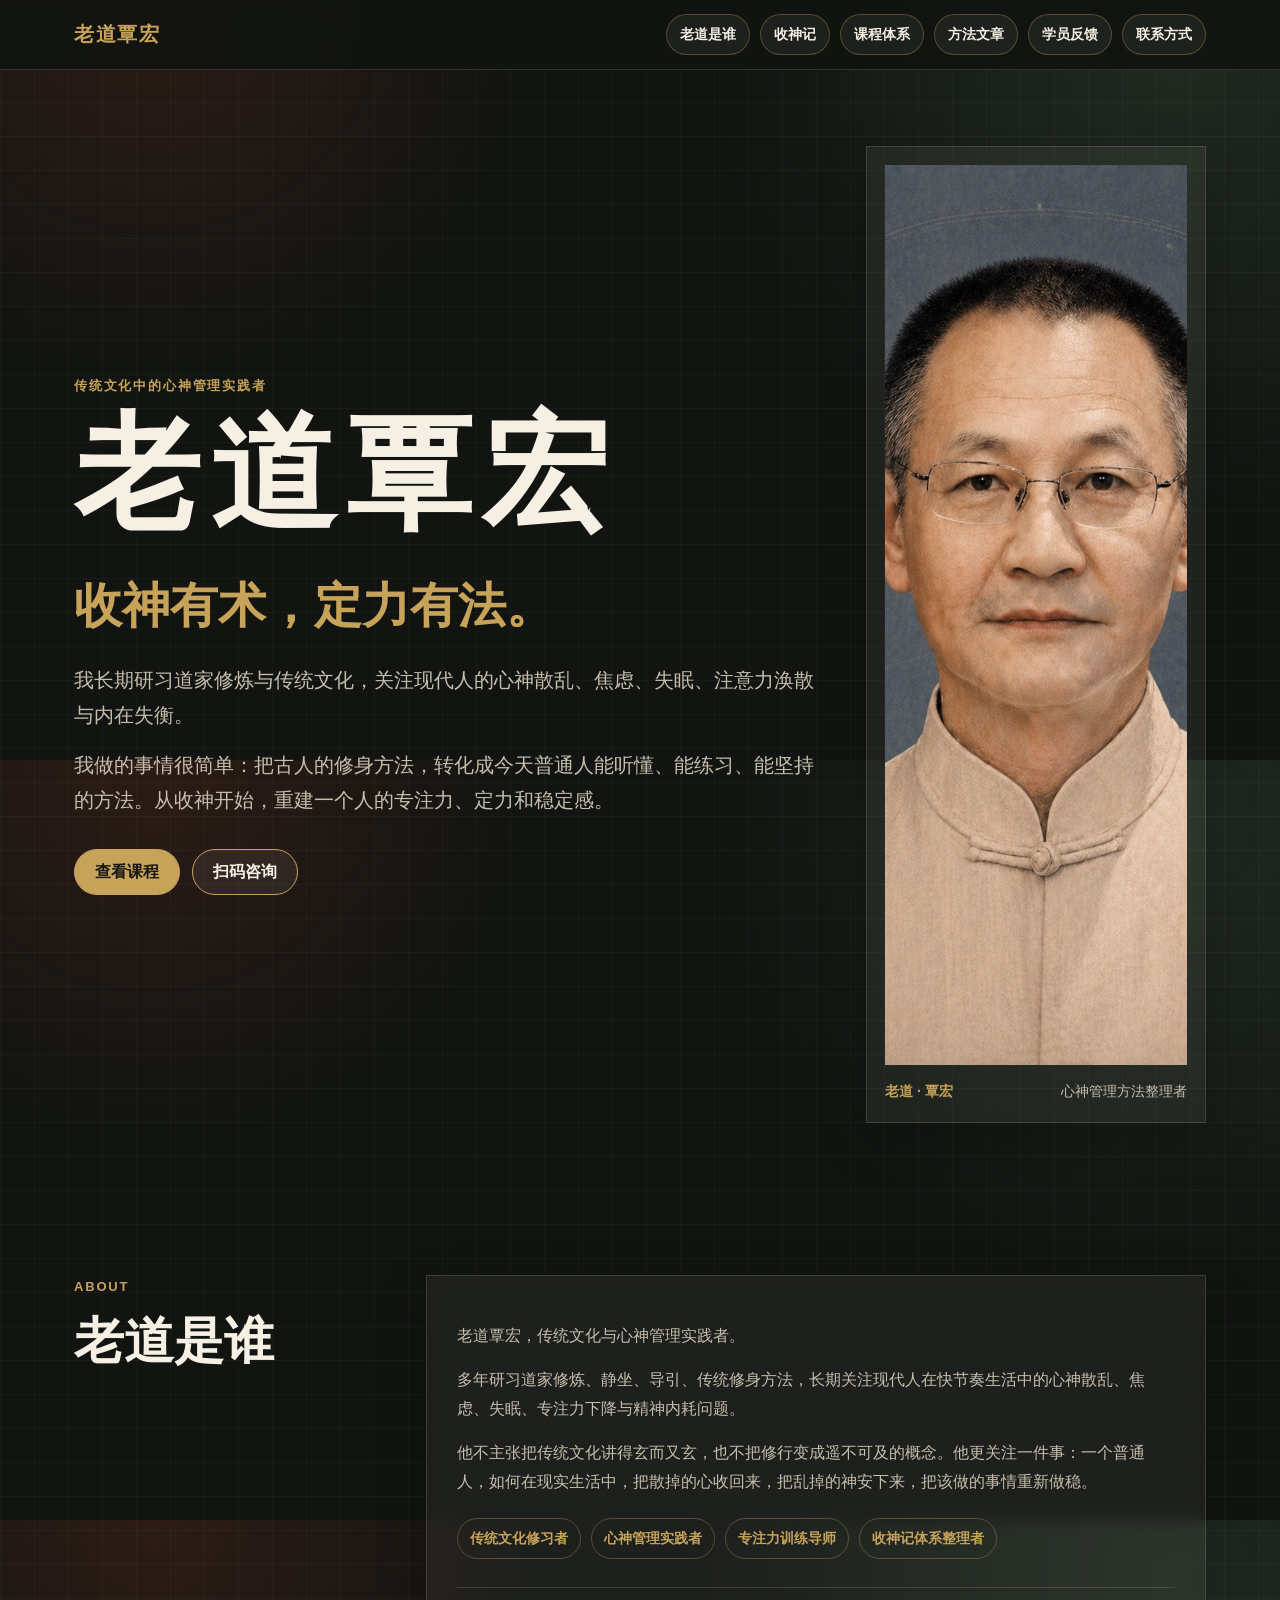
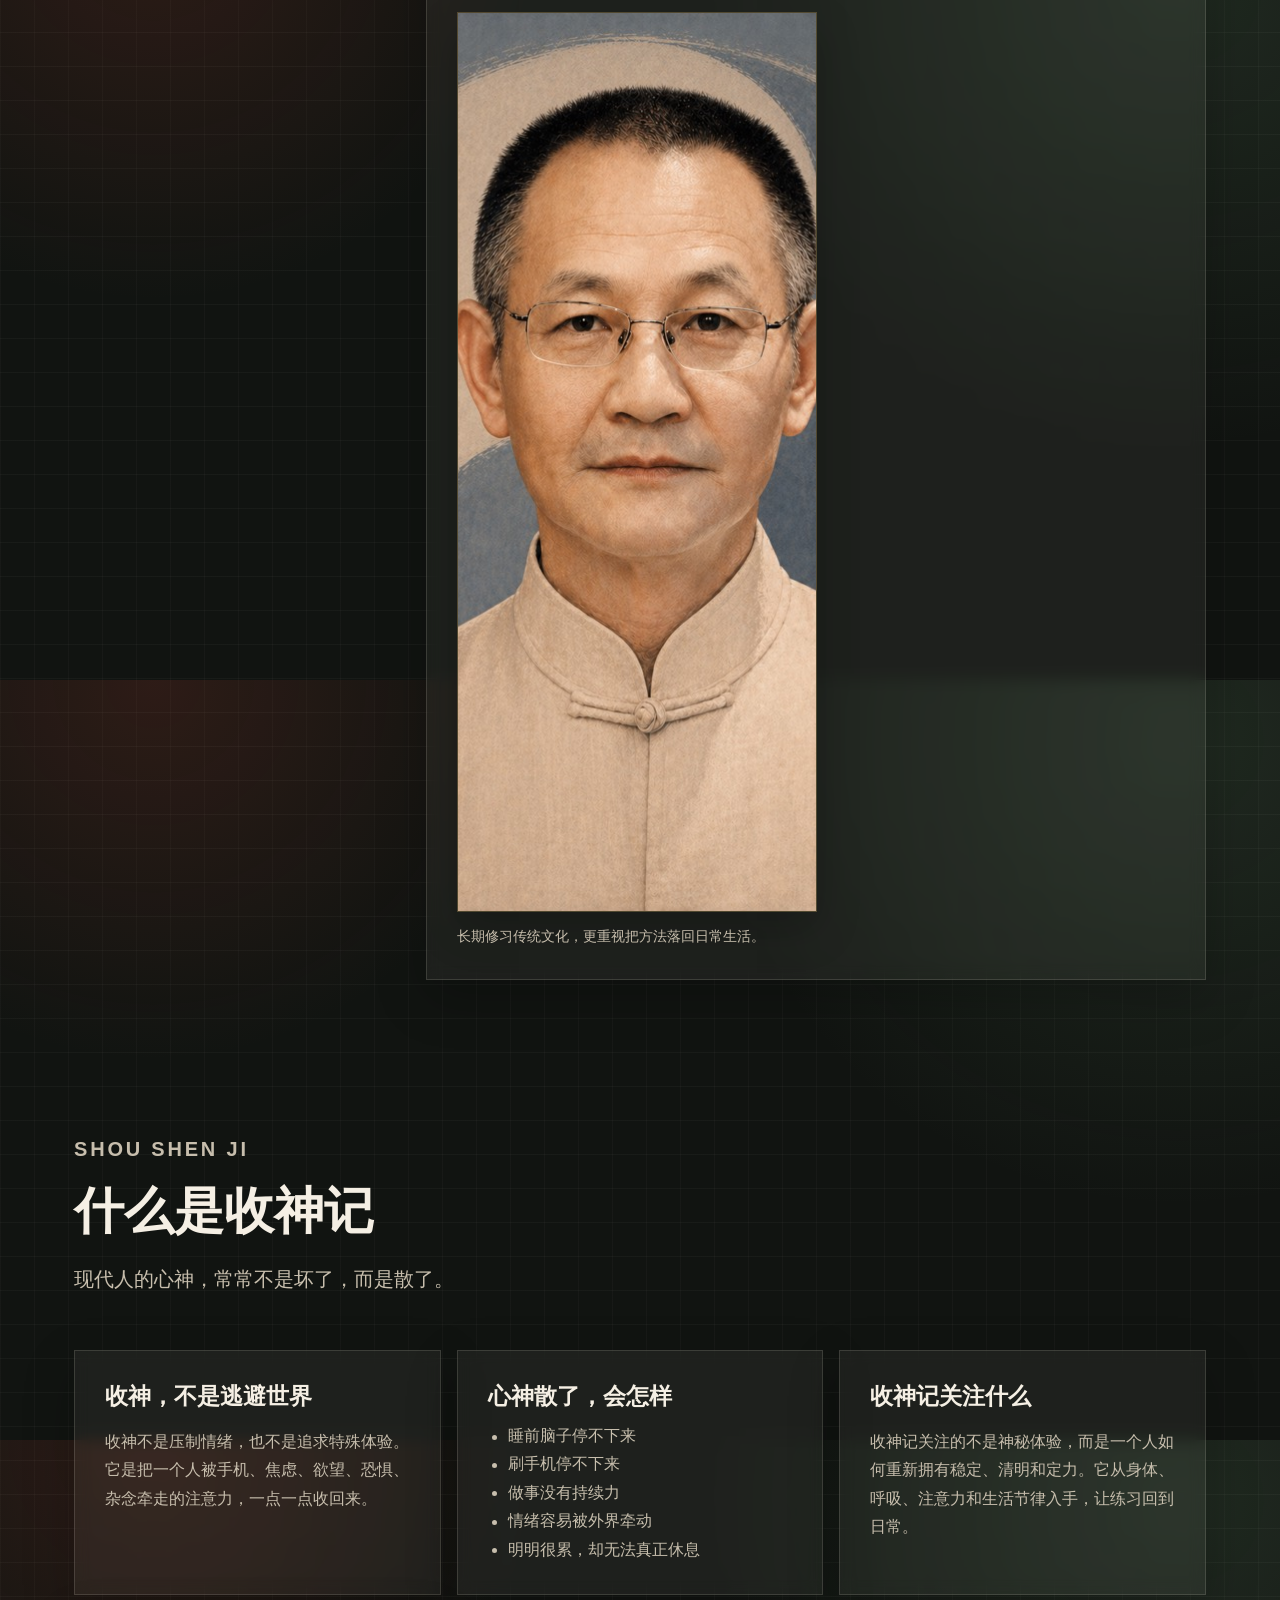
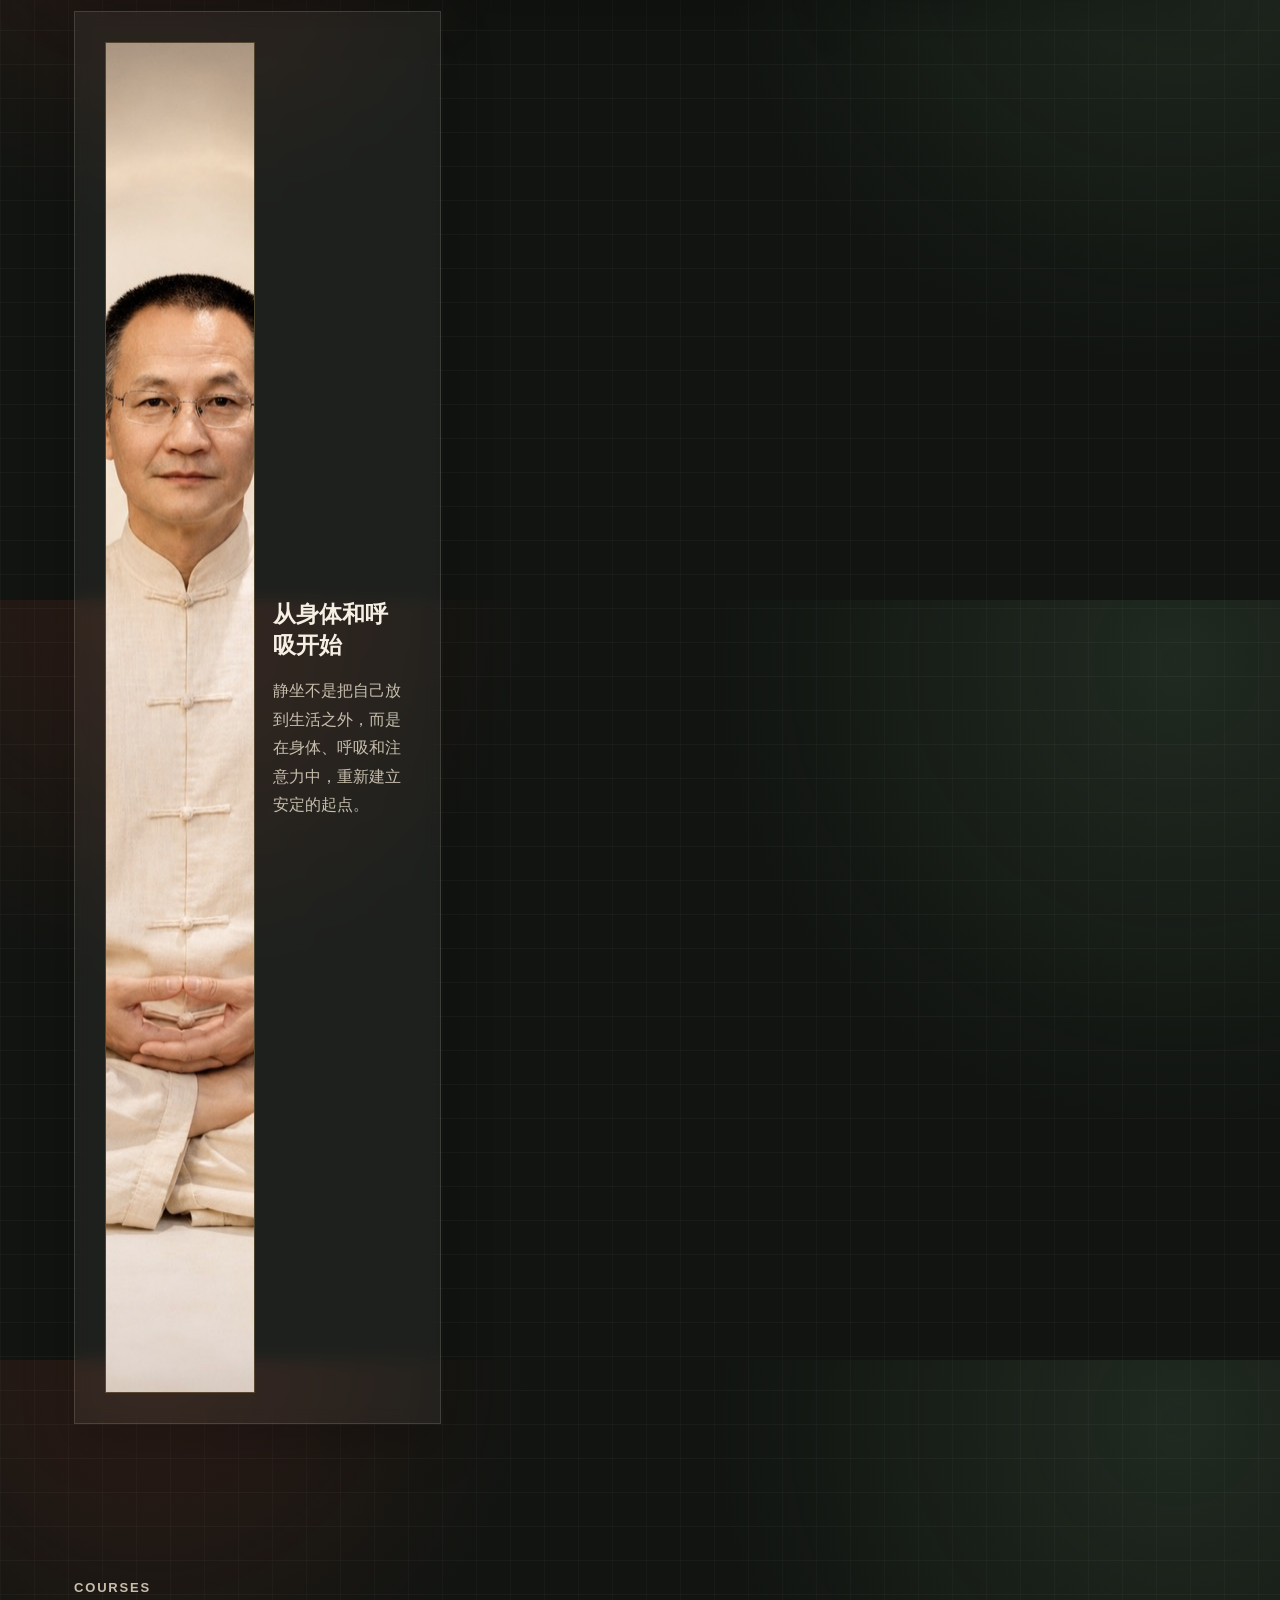
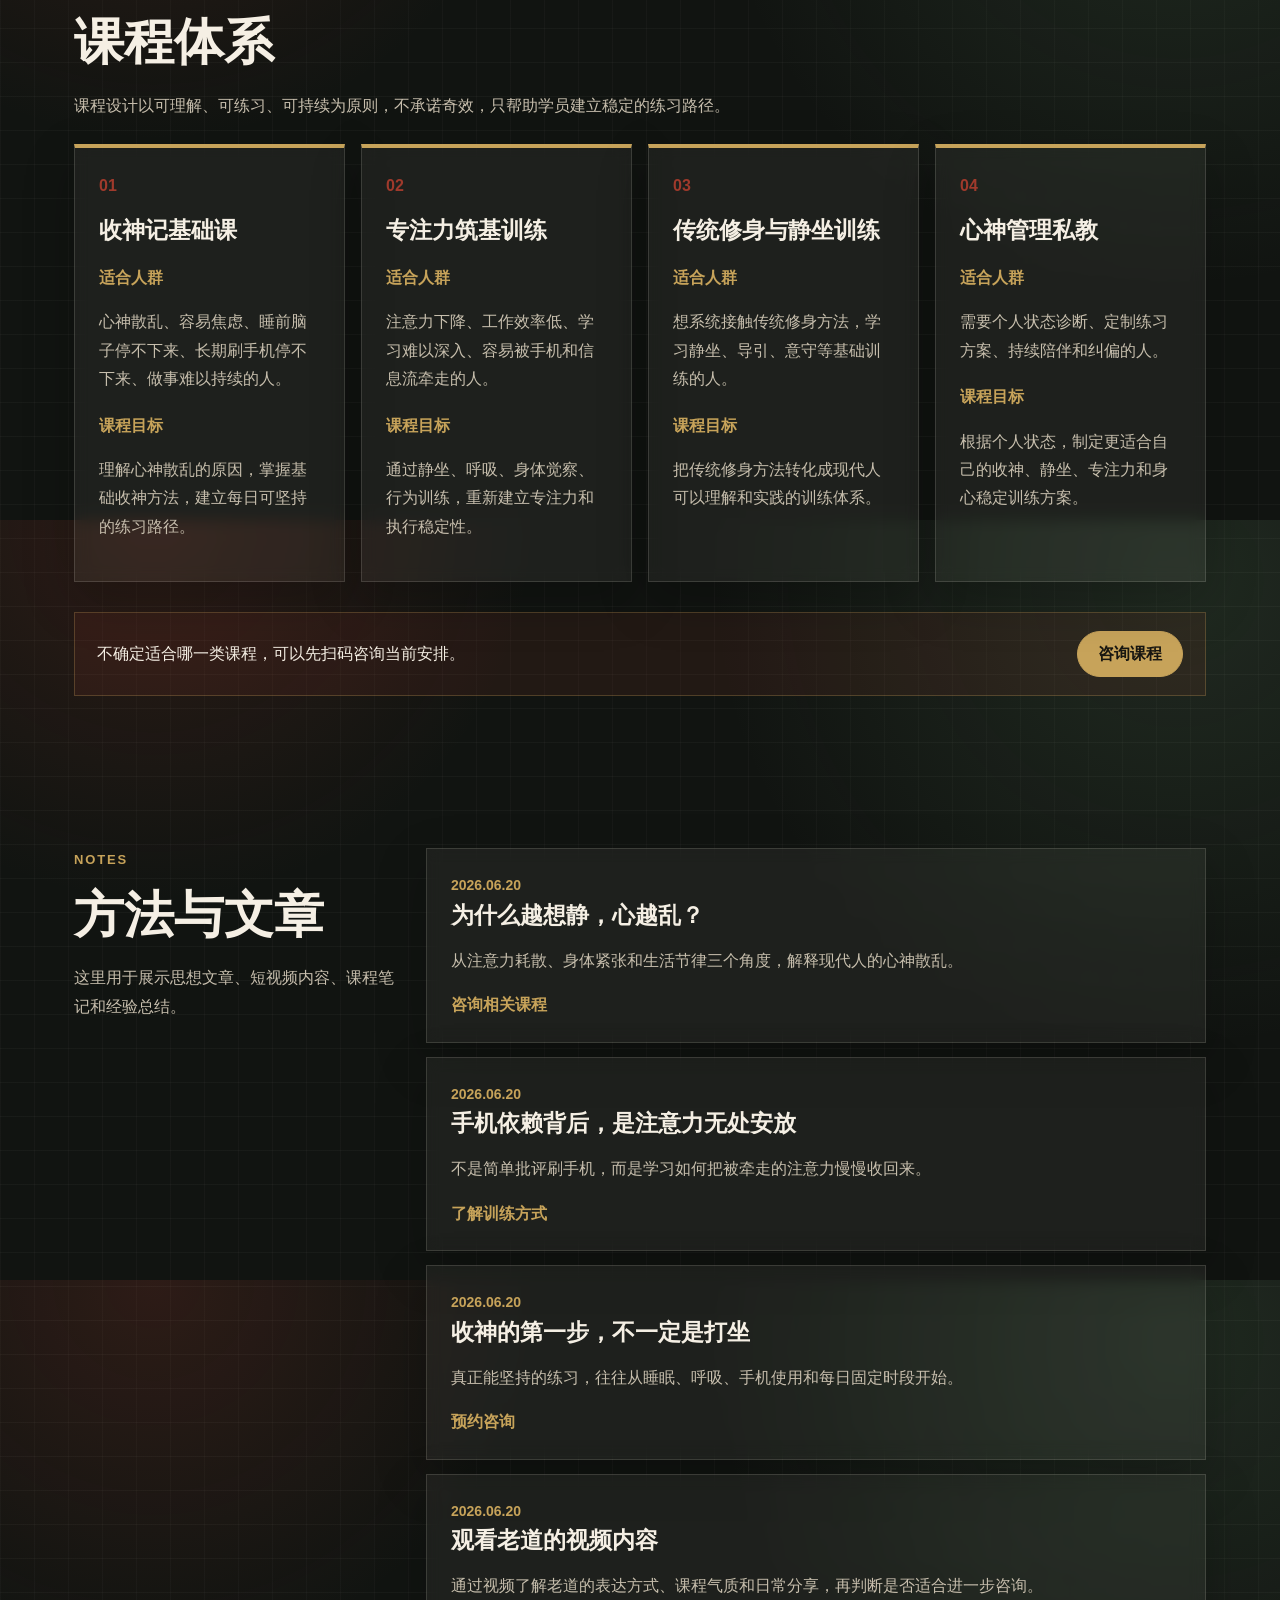
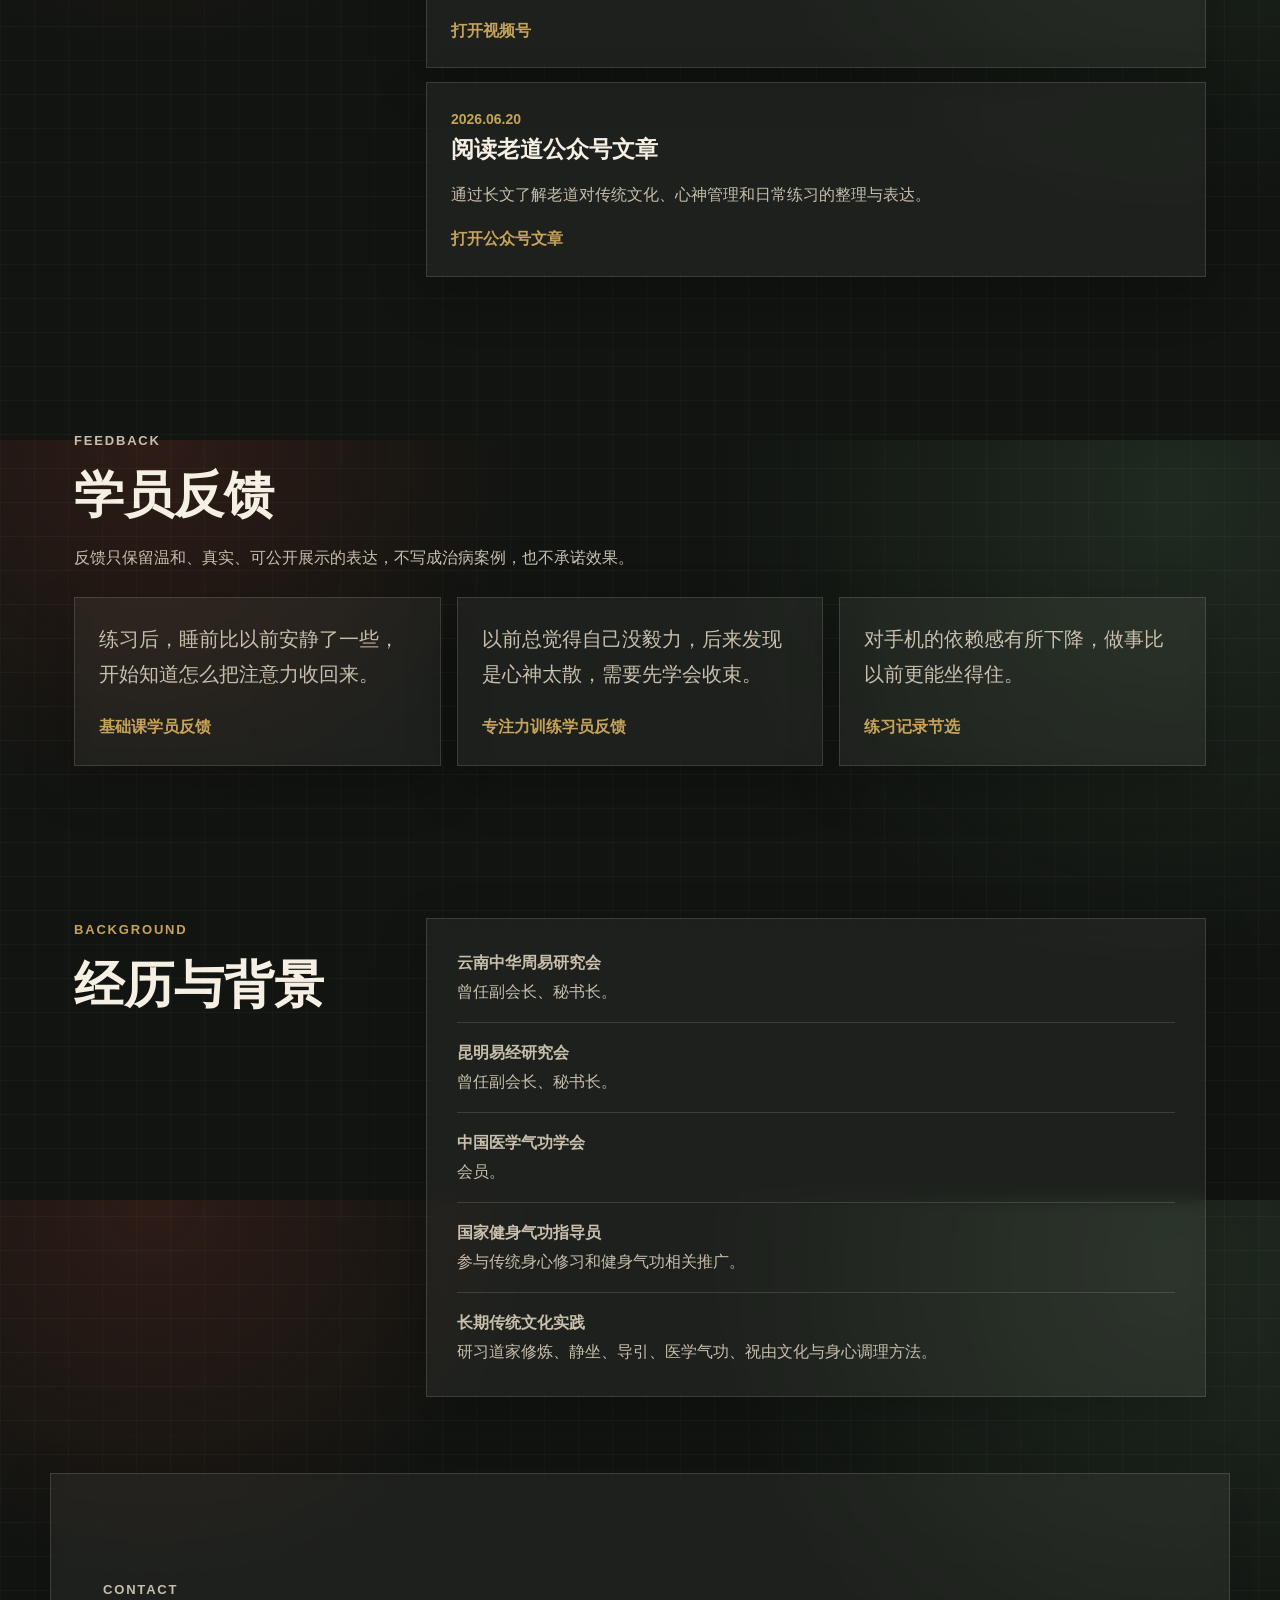
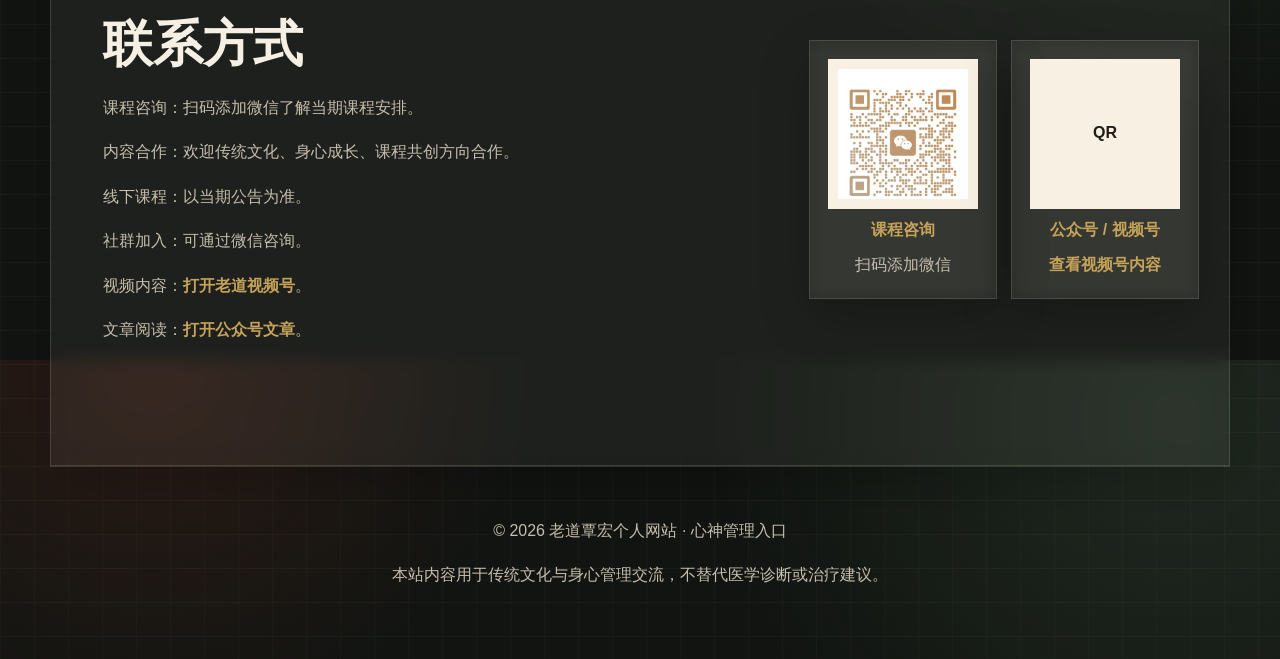
==== index.html @ b02e6729 "Optimize homepage images for mobile" ====
<!doctype html>
<html lang="zh-CN">
<head>
  <meta charset="UTF-8">
  <meta name="viewport" content="width=device-width, initial-scale=1.0">
  <title>老道覃宏个人网站｜收神记｜心神管理与专注力训练</title>
  <meta name="description" content="老道覃宏个人网站，介绍收神记、心神管理、专注力训练、定力训练、传统文化课程、道家修身与静坐训练，帮助现代人从收神开始重建身心稳定。">
  <meta name="keywords" content="老道覃宏,老道,覃宏,收神记,收神,心神管理,专注力训练,定力训练,传统文化课程,道家修身,静坐训练,现代人焦虑,手机依赖,身心稳定,传统修身,道家文化">
  <meta name="author" content="老道覃宏">
  <meta name="robots" content="index,follow,max-image-preview:large">
  <link rel="canonical" href="https://qinhong919.github.io/">
  <meta property="og:site_name" content="老道覃宏个人网站">
  <meta property="og:title" content="老道覃宏个人网站｜收神有术，定力有法">
  <meta property="og:description" content="传统文化中的心神管理实践者。介绍收神记、心神管理、专注力训练、静坐训练与传统修身方法的现代转化。">
  <meta property="og:type" content="website">
  <meta property="og:url" content="https://qinhong919.github.io/">
  <meta property="og:image" content="https://qinhong919.github.io/assets/laodao-stars.jpg">
  <meta property="og:locale" content="zh_CN">
  <meta name="twitter:card" content="summary_large_image">
  <meta name="twitter:title" content="老道覃宏个人网站｜收神记与心神管理">
  <meta name="twitter:description" content="从收神开始，重建专注力、定力和身心稳定。">
  <meta name="twitter:image" content="https://qinhong919.github.io/assets/laodao-stars.jpg">
  <link rel="stylesheet" href="style.css">
  <script type="application/ld+json">
    {
      "@context": "https://schema.org",
      "@graph": [
        {
          "@type": "WebSite",
          "@id": "https://qinhong919.github.io/#website",
          "name": "老道覃宏个人网站",
          "alternateName": ["老道", "老道覃宏", "收神记"],
          "url": "https://qinhong919.github.io/",
          "inLanguage": "zh-CN",
          "description": "老道覃宏个人网站，介绍收神记、心神管理、专注力训练、定力训练、传统文化课程、道家修身与静坐训练。"
        },
        {
          "@type": "Person",
          "@id": "https://qinhong919.github.io/#person",
          "name": "老道覃宏",
          "alternateName": ["老道", "覃宏"],
          "description": "传统文化中的心神管理实践者，专注于收神、定力、专注力与身心稳定训练。",
          "url": "https://qinhong919.github.io/",
          "image": "https://qinhong919.github.io/assets/laodao-stars.jpg",
          "sameAs": [
            "https://weixin.qq.com/sph/AxepzzCOe6",
            "https://mp.weixin.qq.com/s/oERxjckKMUec14JHZbKZCA"
          ],
          "knowsAbout": ["收神记", "心神管理", "专注力训练", "定力训练", "道家修身", "静坐训练", "传统文化课程"]
        },
        {
          "@type": "ItemList",
          "@id": "https://qinhong919.github.io/#courses",
          "name": "老道覃宏课程体系",
          "itemListElement": [
            {"@type": "ListItem", "position": 1, "name": "收神记基础课"},
            {"@type": "ListItem", "position": 2, "name": "专注力筑基训练"},
            {"@type": "ListItem", "position": 3, "name": "传统修身与静坐训练"},
            {"@type": "ListItem", "position": 4, "name": "心神管理私教"}
          ]
        }
      ]
    }
  </script>
</head>
<body>
  <header class="site-header" id="home">
    <nav class="nav" aria-label="主导航">
      <a class="brand" href="#home">老道覃宏</a>
      <button class="nav-toggle" type="button" aria-expanded="false" aria-label="打开导航">菜单</button>
      <div class="nav-links" data-nav-links>
        <a href="#about">老道是谁</a>
        <a href="#shoushen">收神记</a>
        <a href="#courses">课程体系</a>
        <a href="#articles">方法文章</a>
        <a href="#feedback">学员反馈</a>
        <a href="#contact">联系方式</a>
      </div>
    </nav>
  </header>

  <main>
    <section class="hero section-band">
      <div class="hero-copy">
        <p class="eyebrow">传统文化中的心神管理实践者</p>
        <h1>老道覃宏</h1>
        <p class="slogan">收神有术，定力有法。</p>
        <p class="hero-text">我长期研习道家修炼与传统文化，关注现代人的心神散乱、焦虑、失眠、注意力涣散与内在失衡。</p>
        <p class="hero-text">我做的事情很简单：把古人的修身方法，转化成今天普通人能听懂、能练习、能坚持的方法。从收神开始，重建一个人的专注力、定力和稳定感。</p>
        <div class="actions">
          <a class="button primary" href="#courses">查看课程</a>
          <a class="button" href="#contact">扫码咨询</a>
        </div>
      </div>
      <aside class="hero-portrait" aria-label="老道覃宏照片">
        <img src="assets/laodao-stars.jpg" alt="老道覃宏半身照片" loading="eager" width="900" height="900">
        <div class="portrait-caption">
          <strong>老道 · 覃宏</strong>
          <span>心神管理方法整理者</span>
        </div>
      </aside>
    </section>

    <section id="about" class="section split">
      <div>
        <p class="eyebrow">About</p>
        <h2>老道是谁</h2>
      </div>
      <div class="prose">
        <p>老道覃宏，传统文化与心神管理实践者。</p>
        <p>多年研习道家修炼、静坐、导引、传统修身方法，长期关注现代人在快节奏生活中的心神散乱、焦虑、失眠、专注力下降与精神内耗问题。</p>
        <p>他不主张把传统文化讲得玄而又玄，也不把修行变成遥不可及的概念。他更关注一件事：一个普通人，如何在现实生活中，把散掉的心收回来，把乱掉的神安下来，把该做的事情重新做稳。</p>
        <div class="identity-list">
          <span>传统文化修习者</span>
          <span>心神管理实践者</span>
          <span>专注力训练导师</span>
          <span>收神记体系整理者</span>
        </div>
        <figure class="inline-photo">
          <img src="assets/laodao-taiji.jpg" alt="老道覃宏太极背景半身照" loading="lazy" width="900" height="900">
          <figcaption>长期修习传统文化，更重视把方法落回日常生活。</figcaption>
        </figure>
      </div>
    </section>

    <section id="shoushen" class="section feature">
      <div class="feature-heading">
        <p class="eyebrow">Shou Shen Ji</p>
        <h2>什么是收神记</h2>
        <p>现代人的心神，常常不是坏了，而是散了。</p>
      </div>
      <div class="feature-grid">
        <article class="paper">
          <h3>收神，不是逃避世界</h3>
          <p>收神不是压制情绪，也不是追求特殊体验。它是把一个人被手机、焦虑、欲望、恐惧、杂念牵走的注意力，一点一点收回来。</p>
        </article>
        <article class="paper">
          <h3>心神散了，会怎样</h3>
          <ul>
            <li>睡前脑子停不下来</li>
            <li>刷手机停不下来</li>
            <li>做事没有持续力</li>
            <li>情绪容易被外界牵动</li>
            <li>明明很累，却无法真正休息</li>
          </ul>
        </article>
        <article class="paper">
          <h3>收神记关注什么</h3>
          <p>收神记关注的不是神秘体验，而是一个人如何重新拥有稳定、清明和定力。它从身体、呼吸、注意力和生活节律入手，让练习回到日常。</p>
        </article>
        <article class="paper image-paper">
          <img src="assets/laodao-seated.jpg" alt="老道覃宏静坐照片" loading="lazy" width="760" height="1351">
          <div>
            <h3>从身体和呼吸开始</h3>
            <p>静坐不是把自己放到生活之外，而是在身体、呼吸和注意力中，重新建立安定的起点。</p>
          </div>
        </article>
      </div>
    </section>

    <section id="courses" class="section">
      <div class="section-heading">
        <p class="eyebrow">Courses</p>
        <h2>课程体系</h2>
        <p>课程设计以可理解、可练习、可持续为原则，不承诺奇效，只帮助学员建立稳定的练习路径。</p>
      </div>
      <div class="course-grid">
        <article class="course-card">
          <span class="course-number">01</span>
          <h3>收神记基础课</h3>
          <p class="label">适合人群</p>
          <p>心神散乱、容易焦虑、睡前脑子停不下来、长期刷手机停不下来、做事难以持续的人。</p>
          <p class="label">课程目标</p>
          <p>理解心神散乱的原因，掌握基础收神方法，建立每日可坚持的练习路径。</p>
        </article>
        <article class="course-card">
          <span class="course-number">02</span>
          <h3>专注力筑基训练</h3>
          <p class="label">适合人群</p>
          <p>注意力下降、工作效率低、学习难以深入、容易被手机和信息流牵走的人。</p>
          <p class="label">课程目标</p>
          <p>通过静坐、呼吸、身体觉察、行为训练，重新建立专注力和执行稳定性。</p>
        </article>
        <article class="course-card">
          <span class="course-number">03</span>
          <h3>传统修身与静坐训练</h3>
          <p class="label">适合人群</p>
          <p>想系统接触传统修身方法，学习静坐、导引、意守等基础训练的人。</p>
          <p class="label">课程目标</p>
          <p>把传统修身方法转化成现代人可以理解和实践的训练体系。</p>
        </article>
        <article class="course-card">
          <span class="course-number">04</span>
          <h3>心神管理私教</h3>
          <p class="label">适合人群</p>
          <p>需要个人状态诊断、定制练习方案、持续陪伴和纠偏的人。</p>
          <p class="label">课程目标</p>
          <p>根据个人状态，制定更适合自己的收神、静坐、专注力和身心稳定训练方案。</p>
        </article>
      </div>
      <div class="soft-cta">
        <p>不确定适合哪一类课程，可以先扫码咨询当前安排。</p>
        <a class="button primary" href="#contact">咨询课程</a>
      </div>
    </section>

    <section id="articles" class="section split">
      <div>
        <p class="eyebrow">Notes</p>
        <h2>方法与文章</h2>
        <p class="muted">这里用于展示思想文章、短视频内容、课程笔记和经验总结。</p>
      </div>
      <div class="article-list">
        <article data-category="收神记">
          <time datetime="2026-06-20">2026.06.20</time>
          <h3>为什么越想静，心越乱？</h3>
          <p>从注意力耗散、身体紧张和生活节律三个角度，解释现代人的心神散乱。</p>
          <a href="#contact">咨询相关课程</a>
        </article>
        <article data-category="手机与心神">
          <time datetime="2026-06-20">2026.06.20</time>
          <h3>手机依赖背后，是注意力无处安放</h3>
          <p>不是简单批评刷手机，而是学习如何把被牵走的注意力慢慢收回来。</p>
          <a href="#contact">了解训练方式</a>
        </article>
        <article data-category="静坐方法">
          <time datetime="2026-06-20">2026.06.20</time>
          <h3>收神的第一步，不一定是打坐</h3>
          <p>真正能坚持的练习，往往从睡眠、呼吸、手机使用和每日固定时段开始。</p>
          <a href="#contact">预约咨询</a>
        </article>
        <article data-category="视频号">
          <time datetime="2026-06-20">2026.06.20</time>
          <h3>观看老道的视频内容</h3>
          <p>通过视频了解老道的表达方式、课程气质和日常分享，再判断是否适合进一步咨询。</p>
          <a href="https://weixin.qq.com/sph/AxepzzCOe6" target="_blank" rel="noopener">打开视频号</a>
        </article>
        <article data-category="公众号">
          <time datetime="2026-06-20">2026.06.20</time>
          <h3>阅读老道公众号文章</h3>
          <p>通过长文了解老道对传统文化、心神管理和日常练习的整理与表达。</p>
          <a href="https://mp.weixin.qq.com/s/oERxjckKMUec14JHZbKZCA" target="_blank" rel="noopener">打开公众号文章</a>
        </article>
      </div>
    </section>

    <section id="feedback" class="section">
      <div class="section-heading">
        <p class="eyebrow">Feedback</p>
        <h2>学员反馈</h2>
        <p>反馈只保留温和、真实、可公开展示的表达，不写成治病案例，也不承诺效果。</p>
      </div>
      <div class="feedback-grid">
        <blockquote>
          <p>练习后，睡前比以前安静了一些，开始知道怎么把注意力收回来。</p>
          <cite>基础课学员反馈</cite>
        </blockquote>
        <blockquote>
          <p>以前总觉得自己没毅力，后来发现是心神太散，需要先学会收束。</p>
          <cite>专注力训练学员反馈</cite>
        </blockquote>
        <blockquote>
          <p>对手机的依赖感有所下降，做事比以前更能坐得住。</p>
          <cite>练习记录节选</cite>
        </blockquote>
      </div>
    </section>

    <section id="experience" class="section split">
      <div>
        <p class="eyebrow">Background</p>
        <h2>经历与背景</h2>
      </div>
      <div class="timeline">
        <p><strong>云南中华周易研究会</strong><br>曾任副会长、秘书长。</p>
        <p><strong>昆明易经研究会</strong><br>曾任副会长、秘书长。</p>
        <p><strong>中国医学气功学会</strong><br>会员。</p>
        <p><strong>国家健身气功指导员</strong><br>参与传统身心修习和健身气功相关推广。</p>
        <p><strong>长期传统文化实践</strong><br>研习道家修炼、静坐、导引、医学气功、祝由文化与身心调理方法。</p>
      </div>
    </section>

    <section id="contact" class="section contact-section">
      <div class="contact-copy">
        <p class="eyebrow">Contact</p>
        <h2>联系方式</h2>
        <p>课程咨询：扫码添加微信了解当期课程安排。</p>
        <p>内容合作：欢迎传统文化、身心成长、课程共创方向合作。</p>
        <p>线下课程：以当期公告为准。</p>
        <p>社群加入：可通过微信咨询。</p>
        <p>视频内容：<a href="https://weixin.qq.com/sph/AxepzzCOe6" target="_blank" rel="noopener">打开老道视频号</a>。</p>
        <p>文章阅读：<a href="https://mp.weixin.qq.com/s/oERxjckKMUec14JHZbKZCA" target="_blank" rel="noopener">打开公众号文章</a>。</p>
      </div>
      <div class="qr-grid">
        <div class="qr-card">
          <img src="assets/wechat-qrcode.jpg" alt="老道覃宏课程咨询微信二维码" loading="lazy">
          <strong>课程咨询</strong>
          <span>扫码添加微信</span>
        </div>
        <div class="qr-card placeholder">
          <div aria-hidden="true">QR</div>
          <strong>公众号 / 视频号</strong>
          <a href="https://weixin.qq.com/sph/AxepzzCOe6" target="_blank" rel="noopener">查看视频号内容</a>
        </div>
      </div>
    </section>
  </main>

  <footer class="footer">
    <p>© 2026 老道覃宏个人网站 · 心神管理入口</p>
    <p>本站内容用于传统文化与身心管理交流，不替代医学诊断或治疗建议。</p>
  </footer>

  <script src="script.js"></script>
</body>
</html>
---- style.css ----
:root {
  --bg: #111411;
  --bg-soft: #171c18;
  --ink: #f5efe4;
  --muted: #c7bead;
  --paper: #f7f0e3;
  --paper-ink: #201d18;
  --line: rgba(245, 239, 228, 0.14);
  --gold: #c7a35a;
  --cinnabar: #9f3a2c;
  --green: #658d67;
  --shadow: rgba(0, 0, 0, 0.22);
}

* {
  box-sizing: border-box;
}

html {
  scroll-behavior: smooth;
}

body {
  margin: 0;
  color: var(--ink);
  font-family: "Noto Sans SC", "PingFang SC", "Microsoft YaHei", sans-serif;
  line-height: 1.78;
  background:
    linear-gradient(rgba(245, 239, 228, 0.035) 1px, transparent 1px),
    linear-gradient(90deg, rgba(245, 239, 228, 0.028) 1px, transparent 1px),
    radial-gradient(circle at 12% 0%, rgba(159, 58, 44, 0.2), transparent 28%),
    radial-gradient(circle at 92% 8%, rgba(101, 141, 103, 0.18), transparent 34%),
    var(--bg);
  background-size: 34px 34px, 34px 34px, 100% 760px, 100% 760px, auto;
}

a {
  color: inherit;
}

.site-header {
  position: sticky;
  top: 0;
  z-index: 20;
  border-bottom: 1px solid var(--line);
  background: rgba(17, 20, 17, 0.88);
  backdrop-filter: blur(14px);
}

.nav {
  display: flex;
  align-items: center;
  justify-content: space-between;
  gap: 18px;
  max-width: 1180px;
  margin: 0 auto;
  padding: 14px 24px;
}

.brand {
  color: var(--gold);
  font-family: "Songti SC", "STSong", "Noto Serif SC", serif;
  font-size: 20px;
  font-weight: 800;
  letter-spacing: 0.08em;
  text-decoration: none;
  white-space: nowrap;
}

.nav-links {
  display: flex;
  align-items: center;
  justify-content: flex-end;
  gap: 10px;
  flex-wrap: wrap;
}

.nav-links a,
.nav-toggle {
  border: 1px solid rgba(199, 163, 90, 0.34);
  border-radius: 999px;
  padding: 7px 13px;
  background: rgba(247, 240, 227, 0.055);
  color: var(--ink);
  font: inherit;
  font-size: 14px;
  font-weight: 700;
  text-decoration: none;
}

.nav-links a:hover,
.nav-toggle:hover {
  background: var(--cinnabar);
  border-color: var(--cinnabar);
}

.nav-toggle {
  display: none;
}

.section-band,
.section {
  max-width: 1180px;
  margin: 0 auto;
  padding: 76px 24px;
}

.hero {
  display: grid;
  grid-template-columns: minmax(0, 1fr) 340px;
  gap: 44px;
  align-items: center;
  min-height: calc(100vh - 70px);
}

.eyebrow {
  margin: 0 0 12px;
  color: var(--gold);
  font-size: 13px;
  font-weight: 800;
  letter-spacing: 0.14em;
  text-transform: uppercase;
}

h1,
h2,
h3,
p,
li {
  overflow-wrap: anywhere;
}

h1 {
  margin: 0;
  font-family: "Songti SC", "STSong", "Noto Serif SC", serif;
  font-size: clamp(58px, 11vw, 126px);
  line-height: 1.05;
  letter-spacing: 0.08em;
}

h2 {
  margin: 0 0 18px;
  font-family: "Songti SC", "STSong", "Noto Serif SC", serif;
  font-size: clamp(30px, 4vw, 50px);
  line-height: 1.25;
}

h3 {
  margin: 0 0 10px;
  font-size: 23px;
  line-height: 1.35;
}

.slogan {
  margin: 22px 0 14px;
  color: var(--gold);
  font-family: "Songti SC", "STSong", "Noto Serif SC", serif;
  font-size: clamp(28px, 4vw, 48px);
  font-weight: 800;
}

.hero-text,
.muted {
  color: var(--muted);
}

.hero-text {
  max-width: 820px;
  margin: 14px 0;
  font-size: 20px;
}

.actions,
.soft-cta {
  display: flex;
  align-items: center;
  gap: 12px;
  flex-wrap: wrap;
  margin-top: 30px;
}

.button {
  display: inline-flex;
  align-items: center;
  justify-content: center;
  min-height: 46px;
  padding: 0 20px;
  border: 1px solid var(--gold);
  border-radius: 999px;
  color: var(--ink);
  text-decoration: none;
  font-weight: 800;
  background: rgba(247, 240, 227, 0.065);
}

.button.primary,
.button:hover {
  background: var(--gold);
  color: #181611;
}

.hero-portrait {
  border: 1px solid var(--line);
  background: rgba(247, 240, 227, 0.055);
  box-shadow: 0 18px 48px var(--shadow);
  padding: 18px;
}

.hero-portrait img {
  display: block;
  width: 100%;
  aspect-ratio: 4 / 5;
  object-fit: cover;
  object-position: center top;
  filter: saturate(0.9);
}

.portrait-caption {
  display: flex;
  justify-content: space-between;
  gap: 10px;
  margin-top: 14px;
  color: var(--muted);
  font-size: 14px;
}

.portrait-caption strong {
  color: var(--gold);
}

.split,
.feature,
.contact-section {
  display: grid;
  grid-template-columns: 320px minmax(0, 1fr);
  gap: 32px;
  align-items: start;
}

.prose,
.paper,
.course-card,
.article-list article,
blockquote,
.timeline,
.contact-section,
.qr-card {
  border: 1px solid var(--line);
  background: rgba(247, 240, 227, 0.055);
  box-shadow: 0 18px 48px var(--shadow);
  backdrop-filter: blur(8px);
}

.prose,
.paper,
.timeline {
  padding: 30px;
}

.prose p,
.paper p,
.course-card p,
.article-list p,
blockquote p,
.timeline p,
.contact-copy p,
.qr-card span {
  color: var(--muted);
}

.identity-list {
  display: flex;
  flex-wrap: wrap;
  gap: 10px;
  margin-top: 22px;
}

.identity-list span {
  border: 1px solid rgba(199, 163, 90, 0.34);
  border-radius: 999px;
  padding: 7px 12px;
  color: var(--gold);
  font-size: 14px;
  font-weight: 700;
}

.inline-photo {
  margin: 28px 0 0;
  border-top: 1px solid var(--line);
  padding-top: 24px;
}

.inline-photo img {
  display: block;
  width: min(100%, 360px);
  aspect-ratio: 1 / 1;
  object-fit: cover;
  object-position: center top;
  border: 1px solid rgba(199, 163, 90, 0.3);
  box-shadow: 0 18px 40px var(--shadow);
}

.inline-photo figcaption {
  max-width: 420px;
  margin-top: 12px;
  color: var(--muted);
  font-size: 14px;
}

.feature-heading {
  grid-column: 1 / -1;
  max-width: 760px;
}

.feature-heading p {
  color: var(--muted);
  font-size: 20px;
}

.feature-grid,
.course-grid,
.feedback-grid {
  grid-column: 1 / -1;
  display: grid;
  gap: 16px;
}

.feature-grid,
.feedback-grid {
  grid-template-columns: repeat(3, 1fr);
}

.course-grid {
  grid-template-columns: repeat(4, 1fr);
}

.paper ul {
  margin: 0;
  padding-left: 20px;
  color: var(--muted);
}

.image-paper {
  display: grid;
  grid-template-columns: 150px minmax(0, 1fr);
  gap: 18px;
  align-items: center;
}

.image-paper img {
  display: block;
  width: 100%;
  aspect-ratio: 3 / 4;
  object-fit: cover;
  object-position: center 18%;
  border: 1px solid rgba(199, 163, 90, 0.28);
  filter: saturate(0.92);
}

.section-heading {
  max-width: 760px;
  margin-bottom: 24px;
}

.section-heading p {
  color: var(--muted);
}

.course-card {
  padding: 24px;
  border-top: 4px solid var(--gold);
}

.course-number {
  display: inline-block;
  margin-bottom: 14px;
  color: var(--cinnabar);
  font-weight: 900;
}

.label {
  margin: 18px 0 4px;
  color: var(--gold) !important;
  font-weight: 800;
}

.soft-cta {
  justify-content: space-between;
  border: 1px solid rgba(199, 163, 90, 0.28);
  padding: 18px 22px;
  background: rgba(159, 58, 44, 0.12);
}

.soft-cta p {
  margin: 0;
  color: var(--ink);
}

.article-list {
  display: grid;
  gap: 14px;
}

.article-list article {
  padding: 22px 24px;
}

.article-list time {
  color: var(--gold);
  font-size: 14px;
  font-weight: 800;
}

.article-list a {
  color: var(--gold);
  font-weight: 800;
  text-decoration: none;
}

.contact-copy a,
.qr-card a {
  color: var(--gold);
  font-weight: 800;
  text-decoration: none;
}

blockquote {
  margin: 0;
  padding: 24px;
}

blockquote p {
  margin-top: 0;
  font-family: "Songti SC", "STSong", "Noto Serif SC", serif;
  font-size: 20px;
}

blockquote cite {
  color: var(--gold);
  font-style: normal;
  font-weight: 800;
}

.timeline p {
  margin: 0;
  padding: 16px 0;
  border-bottom: 1px solid var(--line);
}

.timeline p:first-child {
  padding-top: 0;
}

.timeline p:last-child {
  border-bottom: 0;
  padding-bottom: 0;
}

.contact-section {
  grid-template-columns: minmax(0, 1fr) 420px;
  align-items: center;
}

.contact-copy {
  padding: 28px 0 28px 28px;
}

.qr-grid {
  display: grid;
  grid-template-columns: 1fr 1fr;
  gap: 14px;
  padding: 24px;
}

.qr-card {
  display: grid;
  justify-items: center;
  gap: 7px;
  padding: 18px;
  text-align: center;
}

.qr-card img,
.qr-card div {
  width: 150px;
  height: 150px;
  border: 10px solid var(--paper);
  background: var(--paper);
}

.qr-card img {
  object-fit: cover;
}

.qr-card div {
  display: grid;
  place-items: center;
  color: var(--paper-ink);
  font-weight: 900;
}

.qr-card strong {
  color: var(--gold);
}

.footer {
  max-width: 1180px;
  margin: 0 auto;
  padding: 34px 24px 54px;
  color: var(--muted);
  text-align: center;
  border-top: 1px solid var(--line);
}

@media (max-width: 1020px) {
  .hero,
  .split,
  .contact-section {
    grid-template-columns: 1fr;
  }

  .hero-portrait {
    max-width: 420px;
  }

  .course-grid {
    grid-template-columns: repeat(2, 1fr);
  }
}

@media (max-width: 780px) {
  .nav {
    align-items: flex-start;
  }

  .nav-toggle {
    display: inline-flex;
  }

  .nav-links {
    display: none;
    flex-basis: 100%;
    justify-content: flex-start;
  }

  .nav-links.is-open {
    display: flex;
  }

  .section-band,
  .section {
    padding: 54px 16px;
  }

  .hero {
    min-height: auto;
  }

  .feature-grid,
  .course-grid,
  .feedback-grid,
  .qr-grid {
    grid-template-columns: 1fr;
  }

  .image-paper {
    grid-template-columns: 1fr;
  }

  .image-paper img {
    max-height: 460px;
  }

  .contact-copy {
    padding: 24px 24px 0;
  }
}
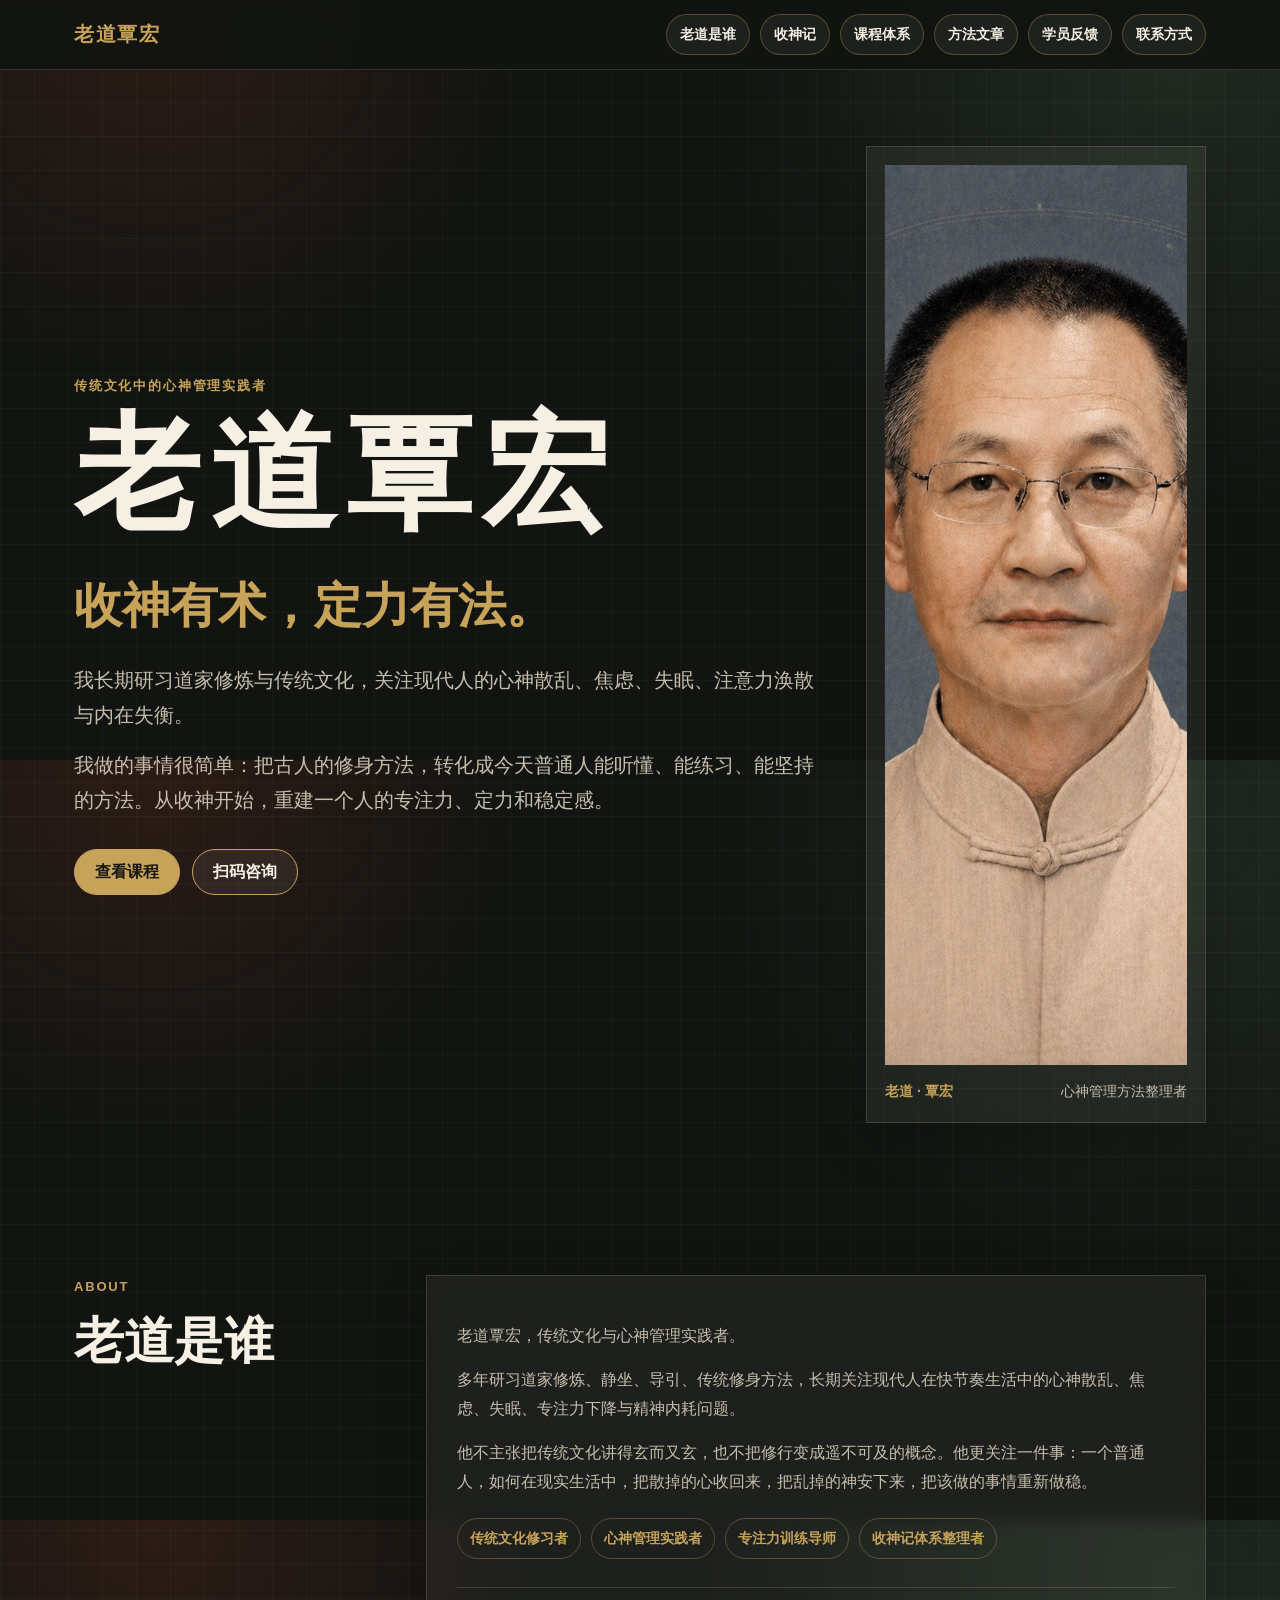
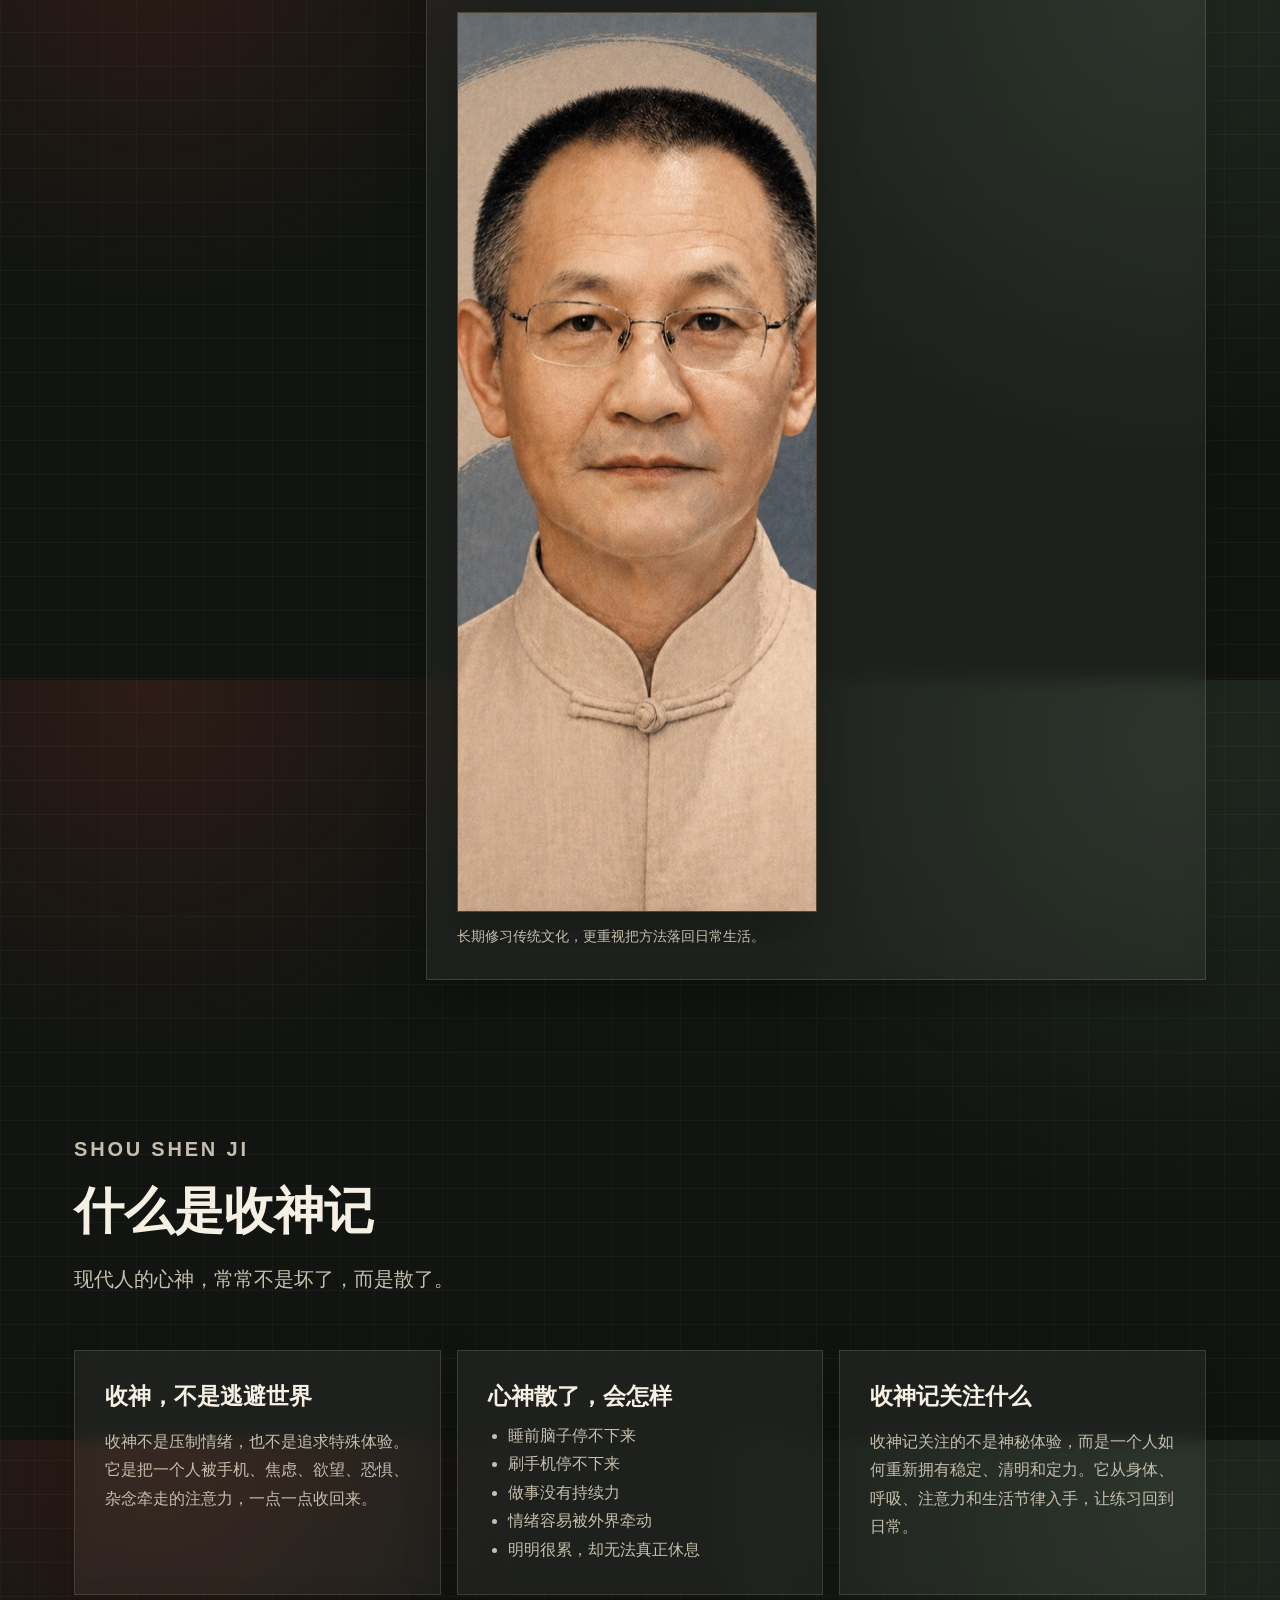
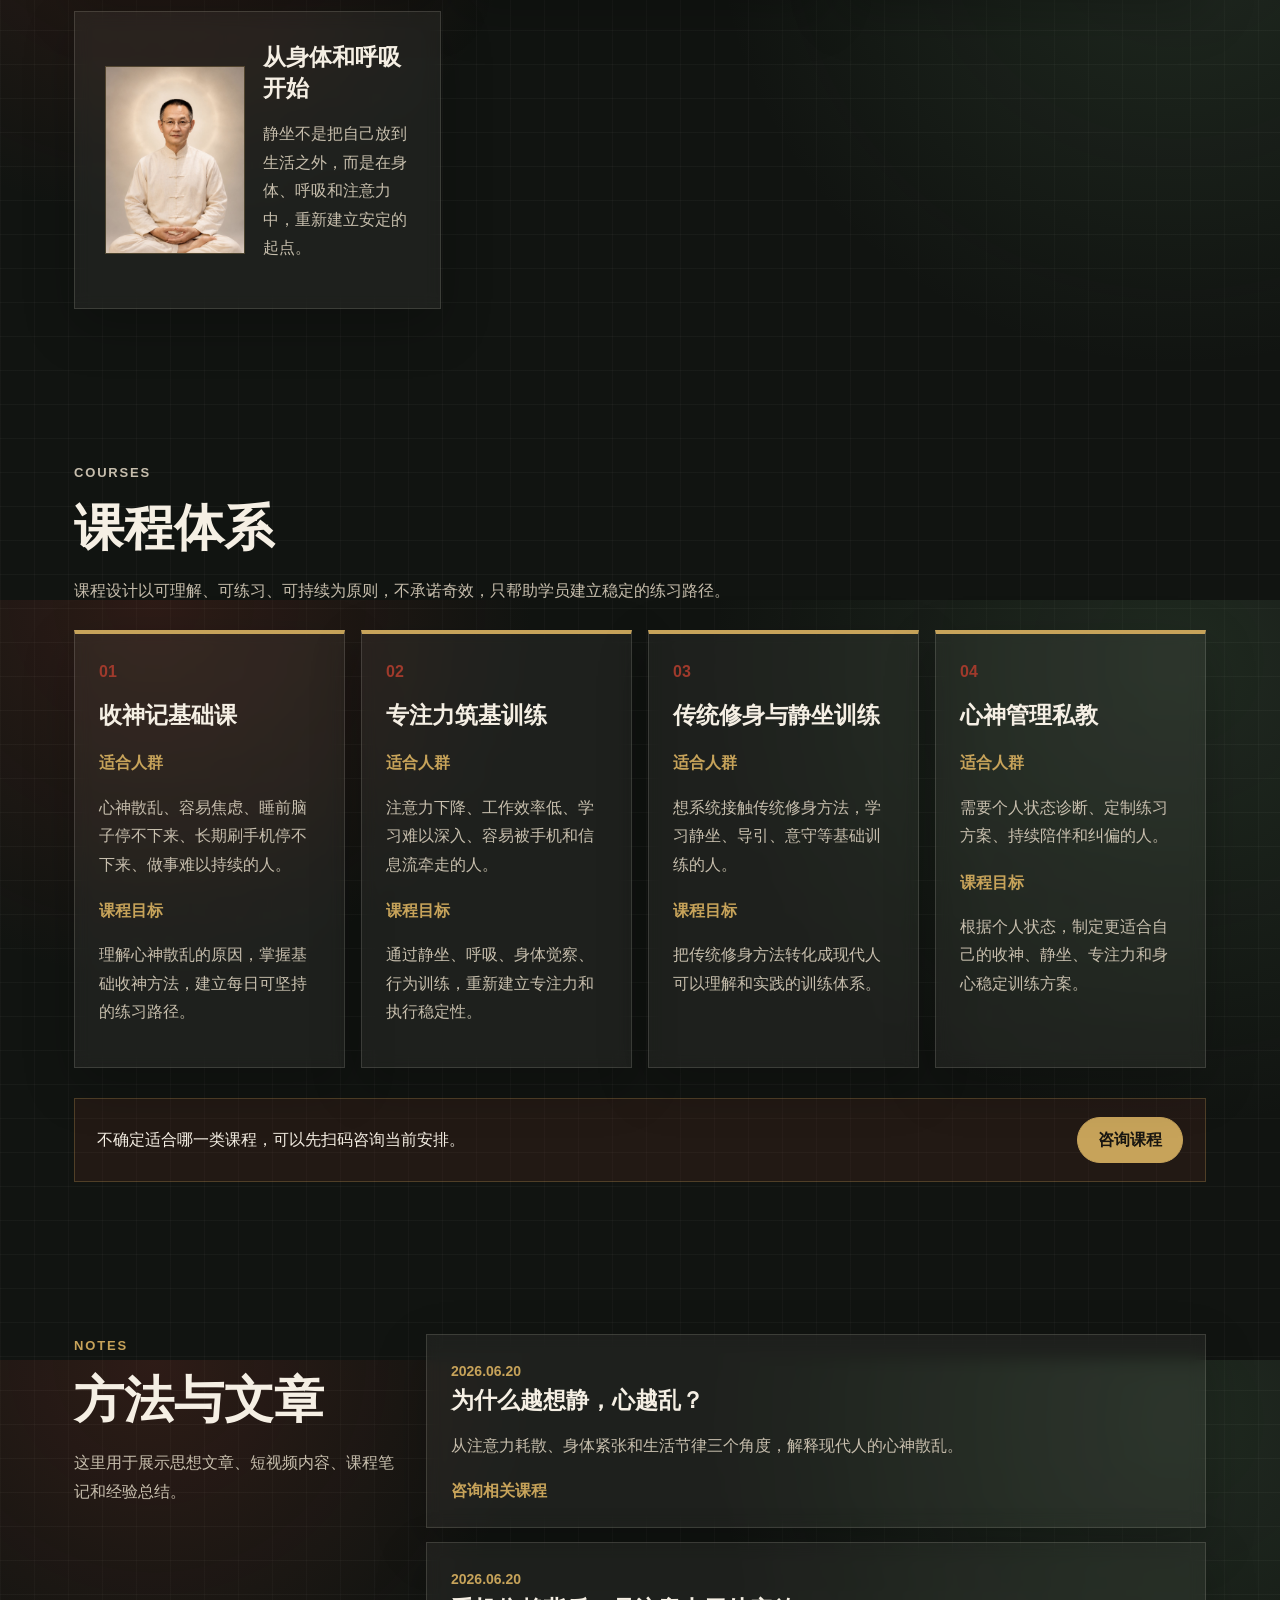
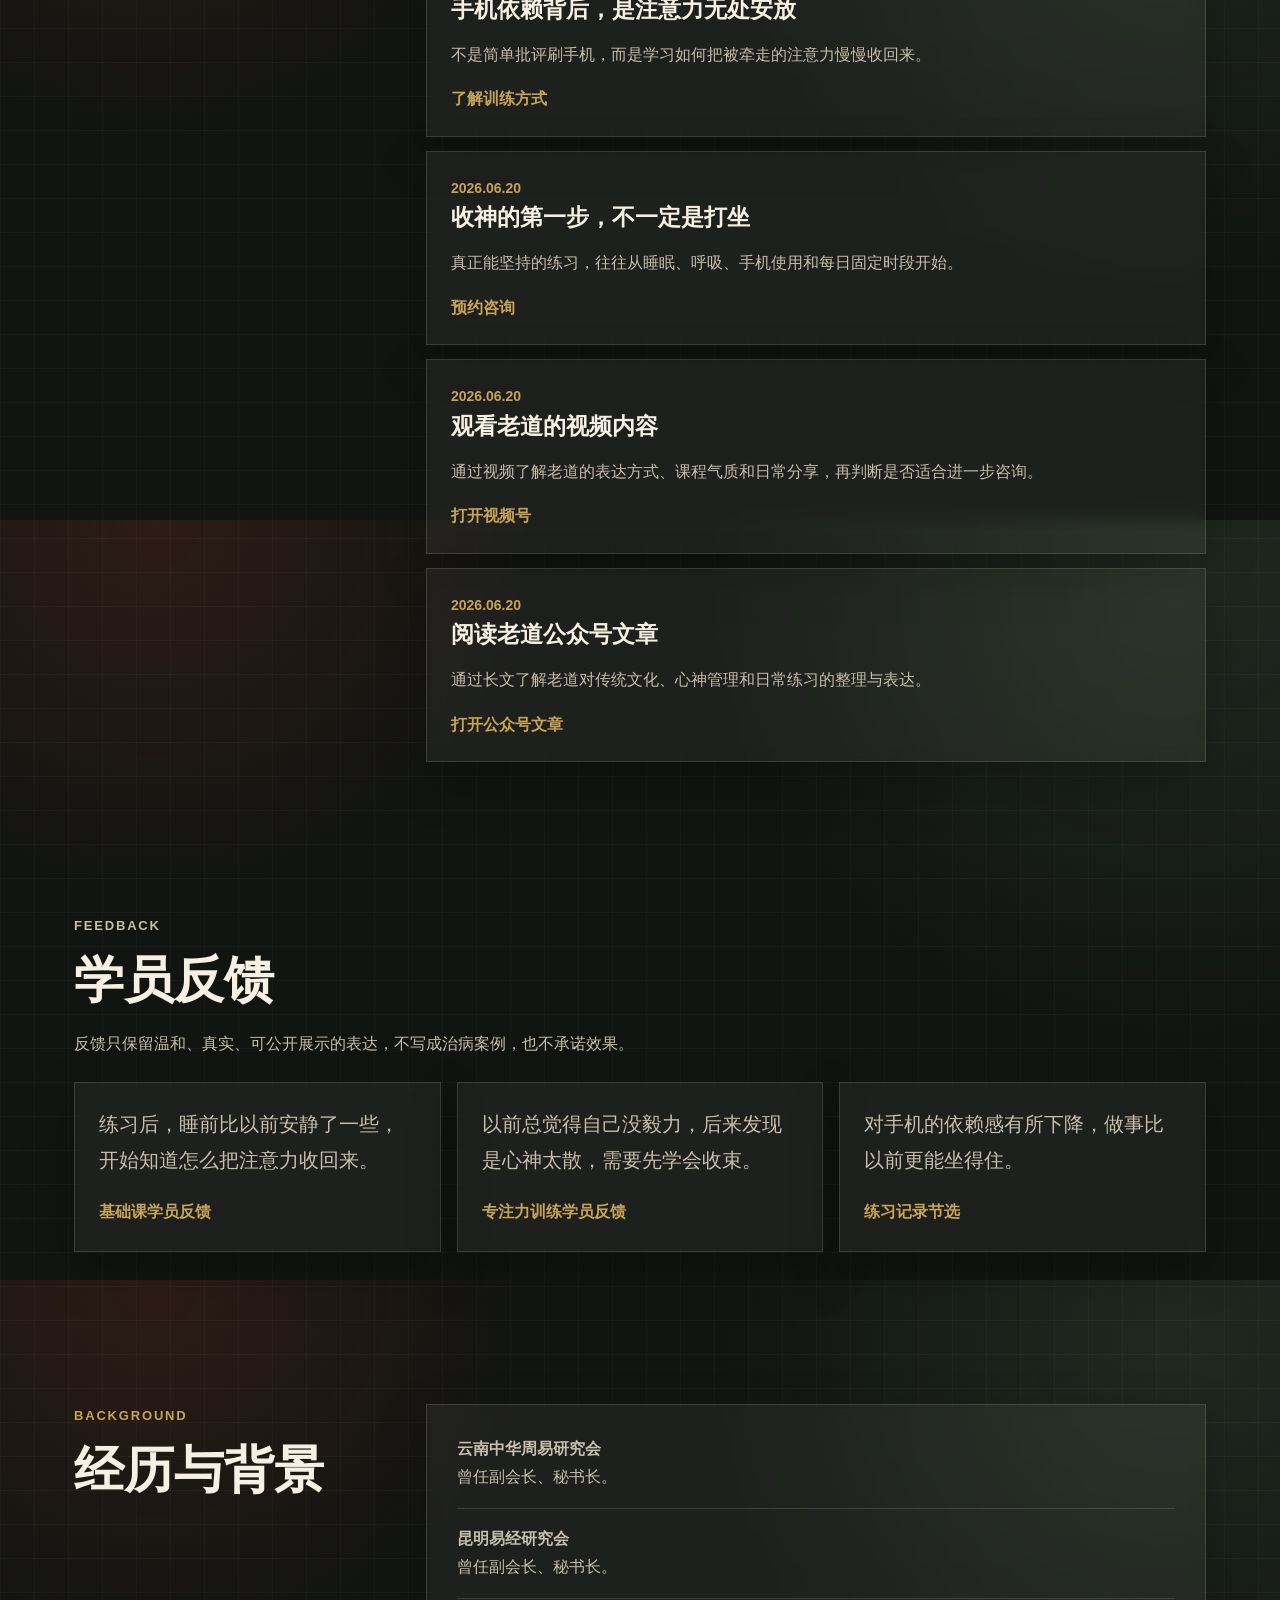
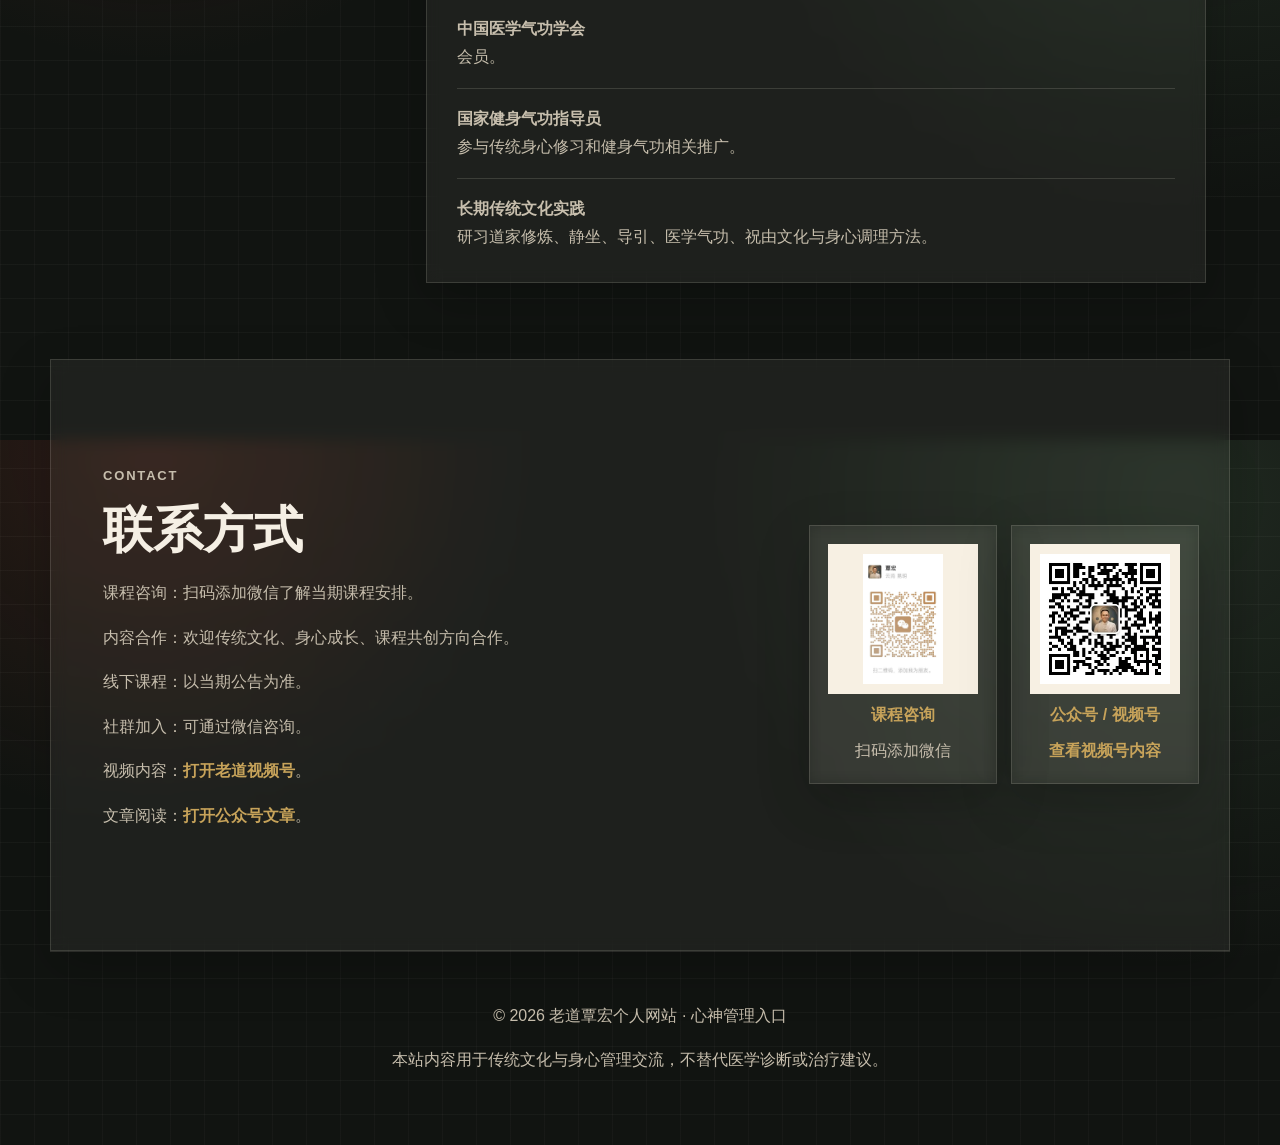
==== commit 5265d62a: "Add video account QR code" ====
--- a/index.html
+++ b/index.html
@@ -297,8 +297,8 @@
           <strong>课程咨询</strong>
           <span>扫码添加微信</span>
         </div>
-        <div class="qr-card placeholder">
-          <div aria-hidden="true">QR</div>
+        <div class="qr-card">
+          <img src="assets/video-account-qrcode.jpg" alt="老道覃宏公众号和视频号二维码" loading="lazy">
           <strong>公众号 / 视频号</strong>
           <a href="https://weixin.qq.com/sph/AxepzzCOe6" target="_blank" rel="noopener">查看视频号内容</a>
         </div>
--- a/style.css
+++ b/style.css
@@ -342,7 +342,7 @@
 
 .image-paper {
   display: grid;
-  grid-template-columns: 150px minmax(0, 1fr);
+  grid-template-columns: 140px minmax(0, 1fr);
   gap: 18px;
   align-items: center;
 }
@@ -350,7 +350,7 @@
 .image-paper img {
   display: block;
   width: 100%;
-  aspect-ratio: 3 / 4;
+  height: 188px;
   object-fit: cover;
   object-position: center 18%;
   border: 1px solid rgba(199, 163, 90, 0.28);
@@ -489,7 +489,7 @@
 }
 
 .qr-card img {
-  object-fit: cover;
+  object-fit: contain;
 }
 
 .qr-card div {
@@ -530,21 +530,38 @@
 
 @media (max-width: 780px) {
   .nav {
-    align-items: flex-start;
+    align-items: center;
+    flex-wrap: wrap;
+    gap: 10px;
+    padding: 10px 16px;
   }
 
   .nav-toggle {
     display: inline-flex;
+    min-height: 38px;
+    padding: 0 14px;
   }
 
   .nav-links {
     display: none;
     flex-basis: 100%;
-    justify-content: flex-start;
+    grid-template-columns: 1fr 1fr;
+    gap: 8px;
+    justify-content: stretch;
+    padding-top: 6px;
   }
 
   .nav-links.is-open {
+    display: grid;
+  }
+
+  .nav-links a {
     display: flex;
+    align-items: center;
+    justify-content: center;
+    min-height: 38px;
+    padding: 6px 10px;
+    text-align: center;
   }
 
   .section-band,
@@ -554,6 +571,7 @@
 
   .hero {
     min-height: auto;
+    gap: 28px;
   }
 
   .feature-grid,
@@ -575,3 +593,148 @@
     padding: 24px 24px 0;
   }
 }
+
+@media (max-width: 600px) {
+  body {
+    line-height: 1.68;
+    background-size: 28px 28px, 28px 28px, 100% 620px, 100% 620px, auto;
+  }
+
+  .brand {
+    font-size: 18px;
+    letter-spacing: 0.05em;
+  }
+
+  .section-band,
+  .section {
+    padding: 42px 14px;
+  }
+
+  .hero {
+    padding-top: 34px;
+  }
+
+  h1 {
+    font-size: clamp(44px, 17vw, 68px);
+    letter-spacing: 0.05em;
+  }
+
+  h2 {
+    font-size: 30px;
+  }
+
+  h3 {
+    font-size: 20px;
+  }
+
+  .slogan {
+    margin: 16px 0 10px;
+    font-size: 27px;
+  }
+
+  .hero-text {
+    margin: 10px 0;
+    font-size: 17px;
+  }
+
+  .actions,
+  .soft-cta {
+    align-items: stretch;
+    gap: 10px;
+    margin-top: 22px;
+  }
+
+  .button {
+    width: 100%;
+    min-height: 44px;
+  }
+
+  .hero-portrait {
+    max-width: 320px;
+    margin: 0 auto;
+    padding: 12px;
+  }
+
+  .hero-portrait img {
+    aspect-ratio: 4 / 5;
+  }
+
+  .portrait-caption {
+    display: grid;
+    gap: 2px;
+    text-align: center;
+  }
+
+  .split,
+  .feature,
+  .contact-section {
+    gap: 18px;
+  }
+
+  .prose,
+  .paper,
+  .timeline,
+  .course-card,
+  .article-list article,
+  blockquote {
+    padding: 18px;
+  }
+
+  .inline-photo img {
+    width: 100%;
+  }
+
+  .feature-heading p,
+  blockquote p {
+    font-size: 17px;
+  }
+
+  .image-paper img {
+    aspect-ratio: auto;
+    height: auto;
+    max-height: none;
+    object-position: center 20%;
+  }
+
+  .soft-cta {
+    padding: 16px;
+  }
+
+  .contact-copy {
+    padding: 18px 18px 0;
+  }
+
+  .qr-grid {
+    gap: 12px;
+    padding: 16px;
+  }
+
+  .qr-card {
+    padding: 16px;
+  }
+
+  .qr-card img,
+  .qr-card div {
+    width: min(70vw, 180px);
+    height: min(70vw, 180px);
+  }
+
+  .footer {
+    padding: 28px 14px 42px;
+    font-size: 14px;
+  }
+}
+
+@media (max-width: 380px) {
+  .nav-links {
+    grid-template-columns: 1fr;
+  }
+
+  h1 {
+    font-size: 42px;
+  }
+
+  .slogan {
+    font-size: 24px;
+  }
+}
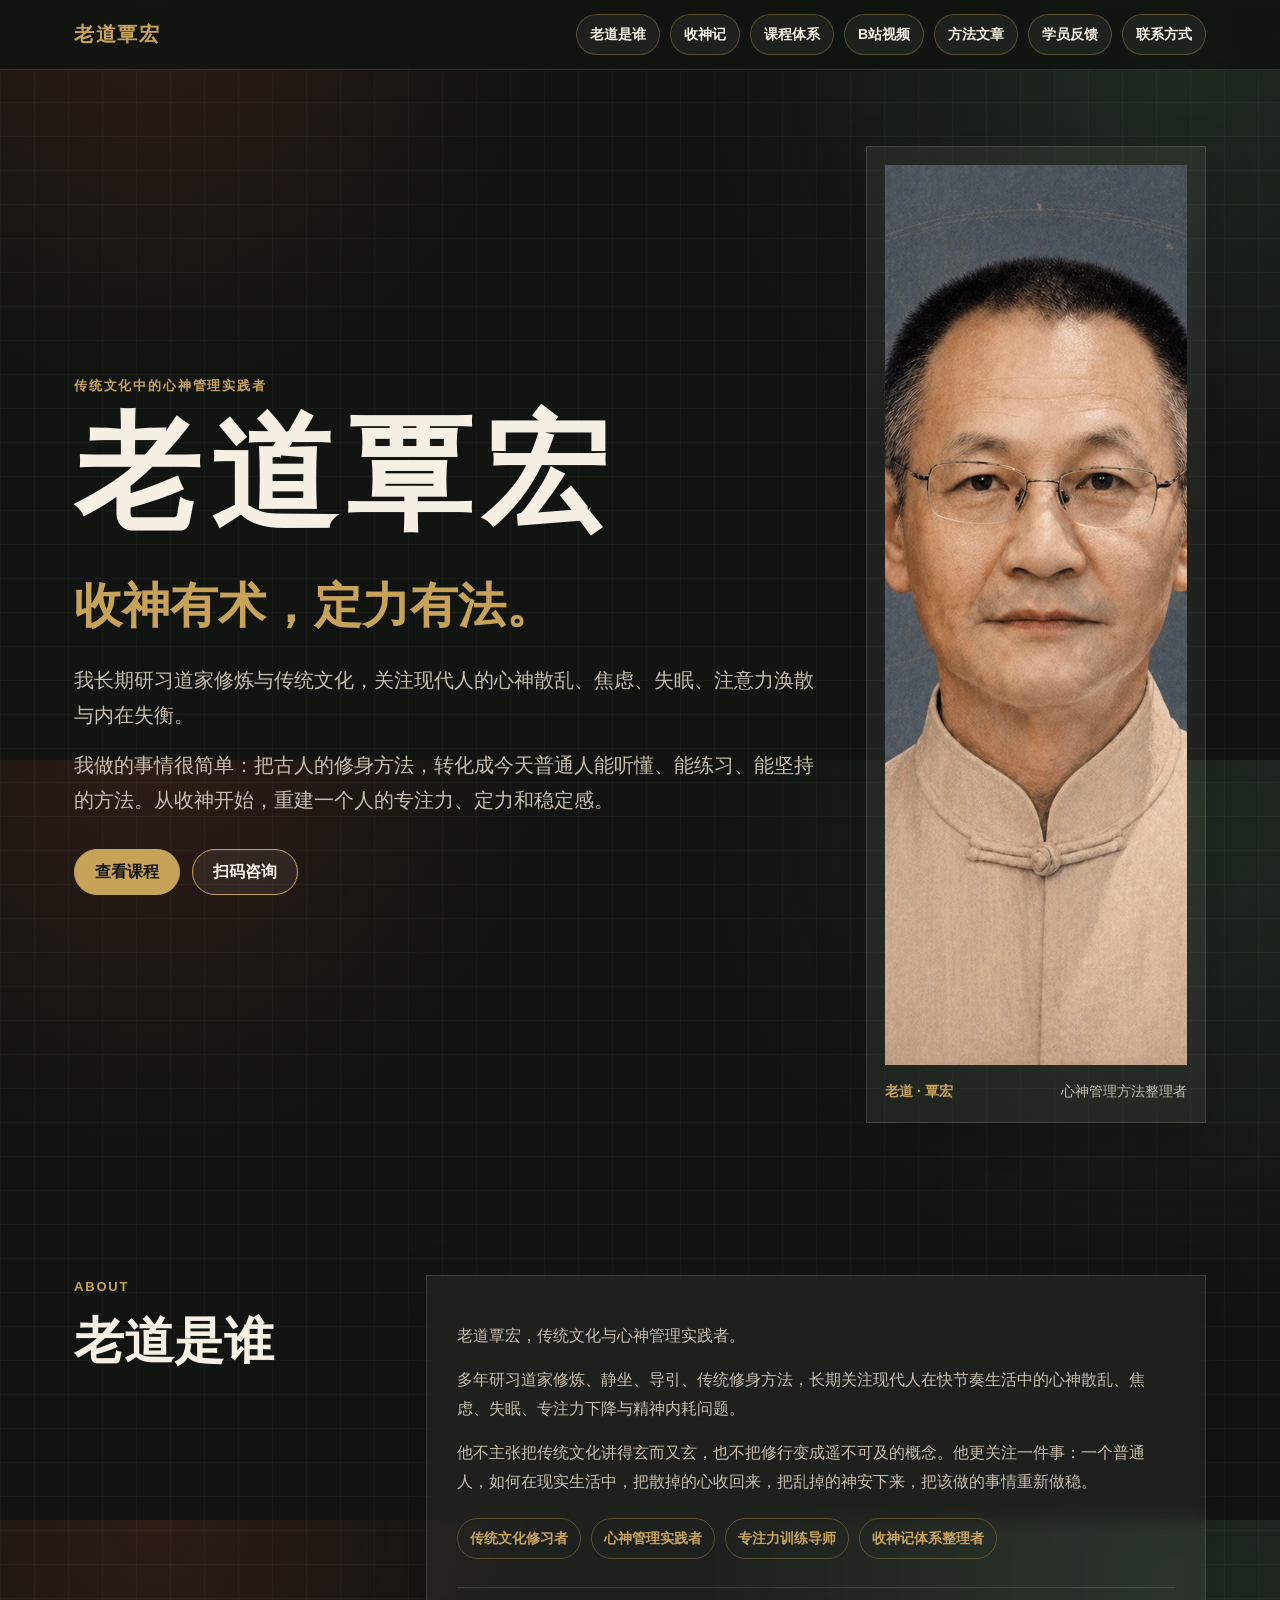
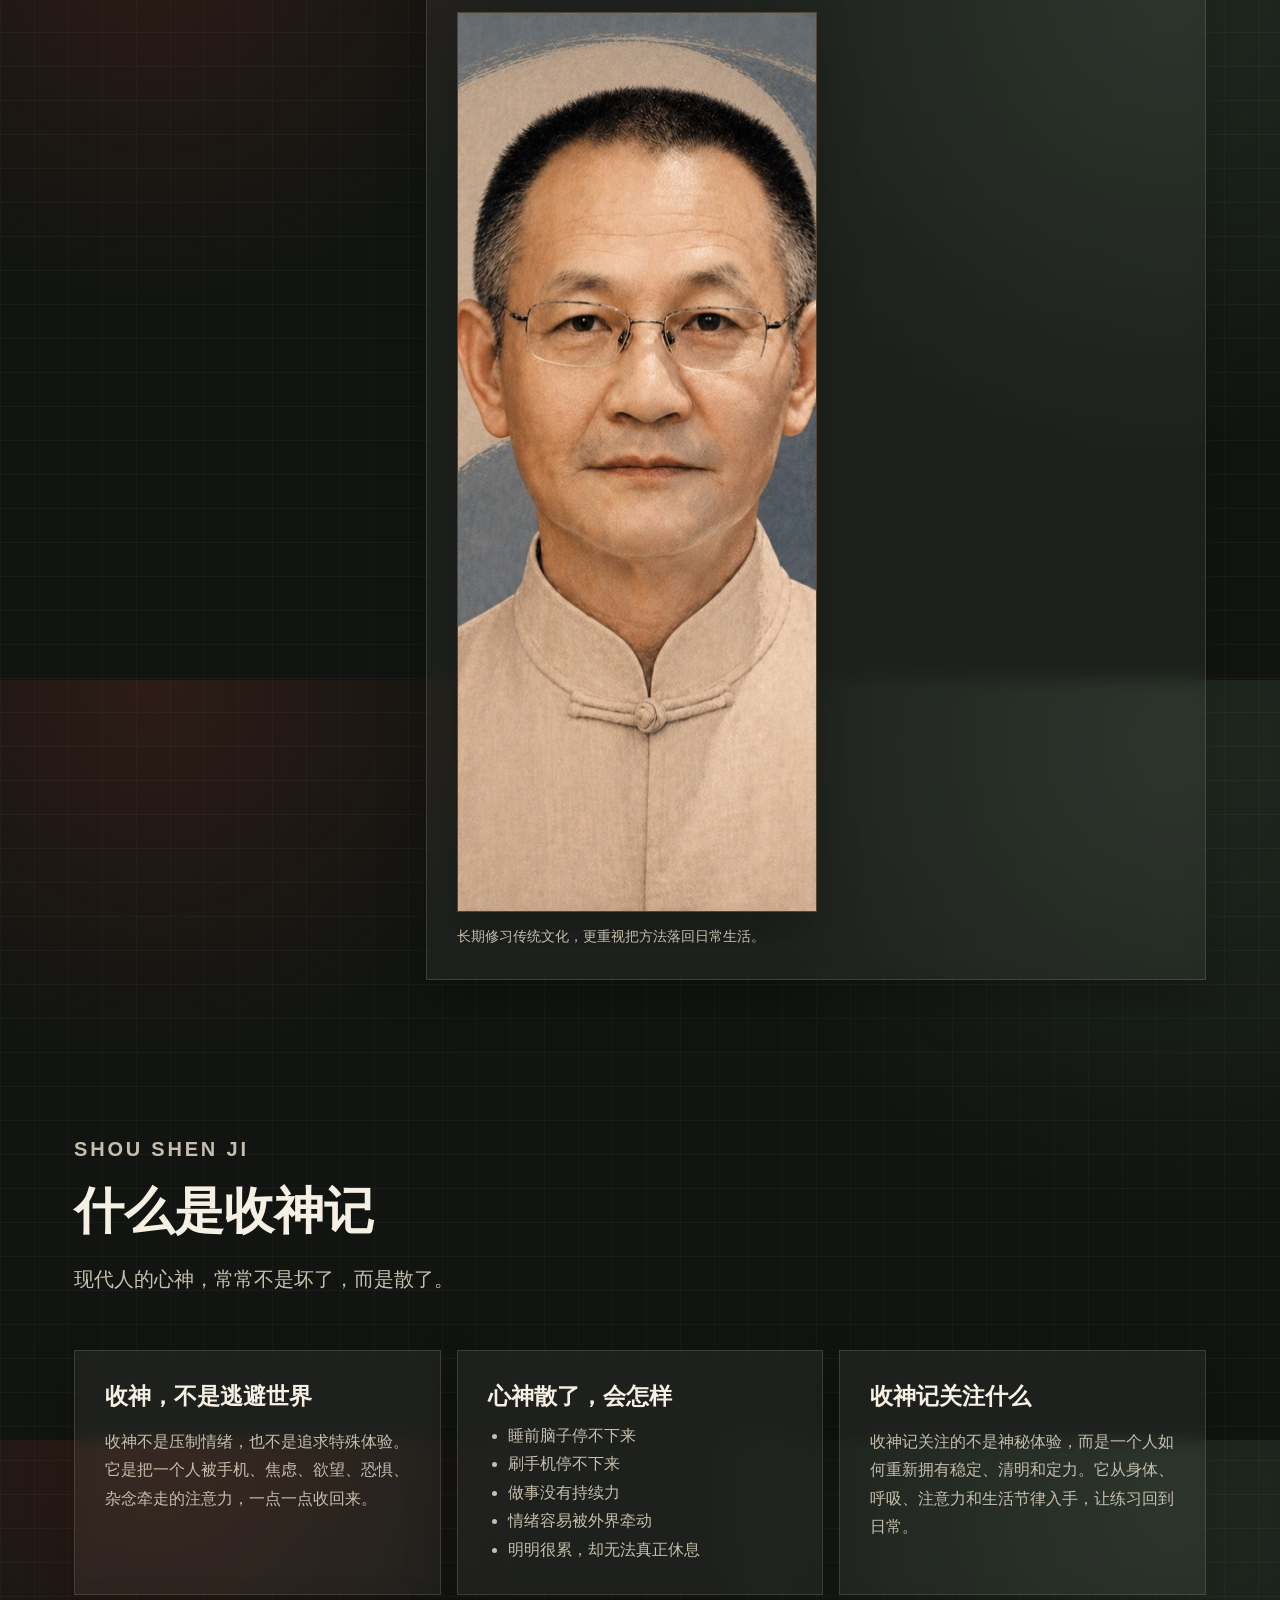
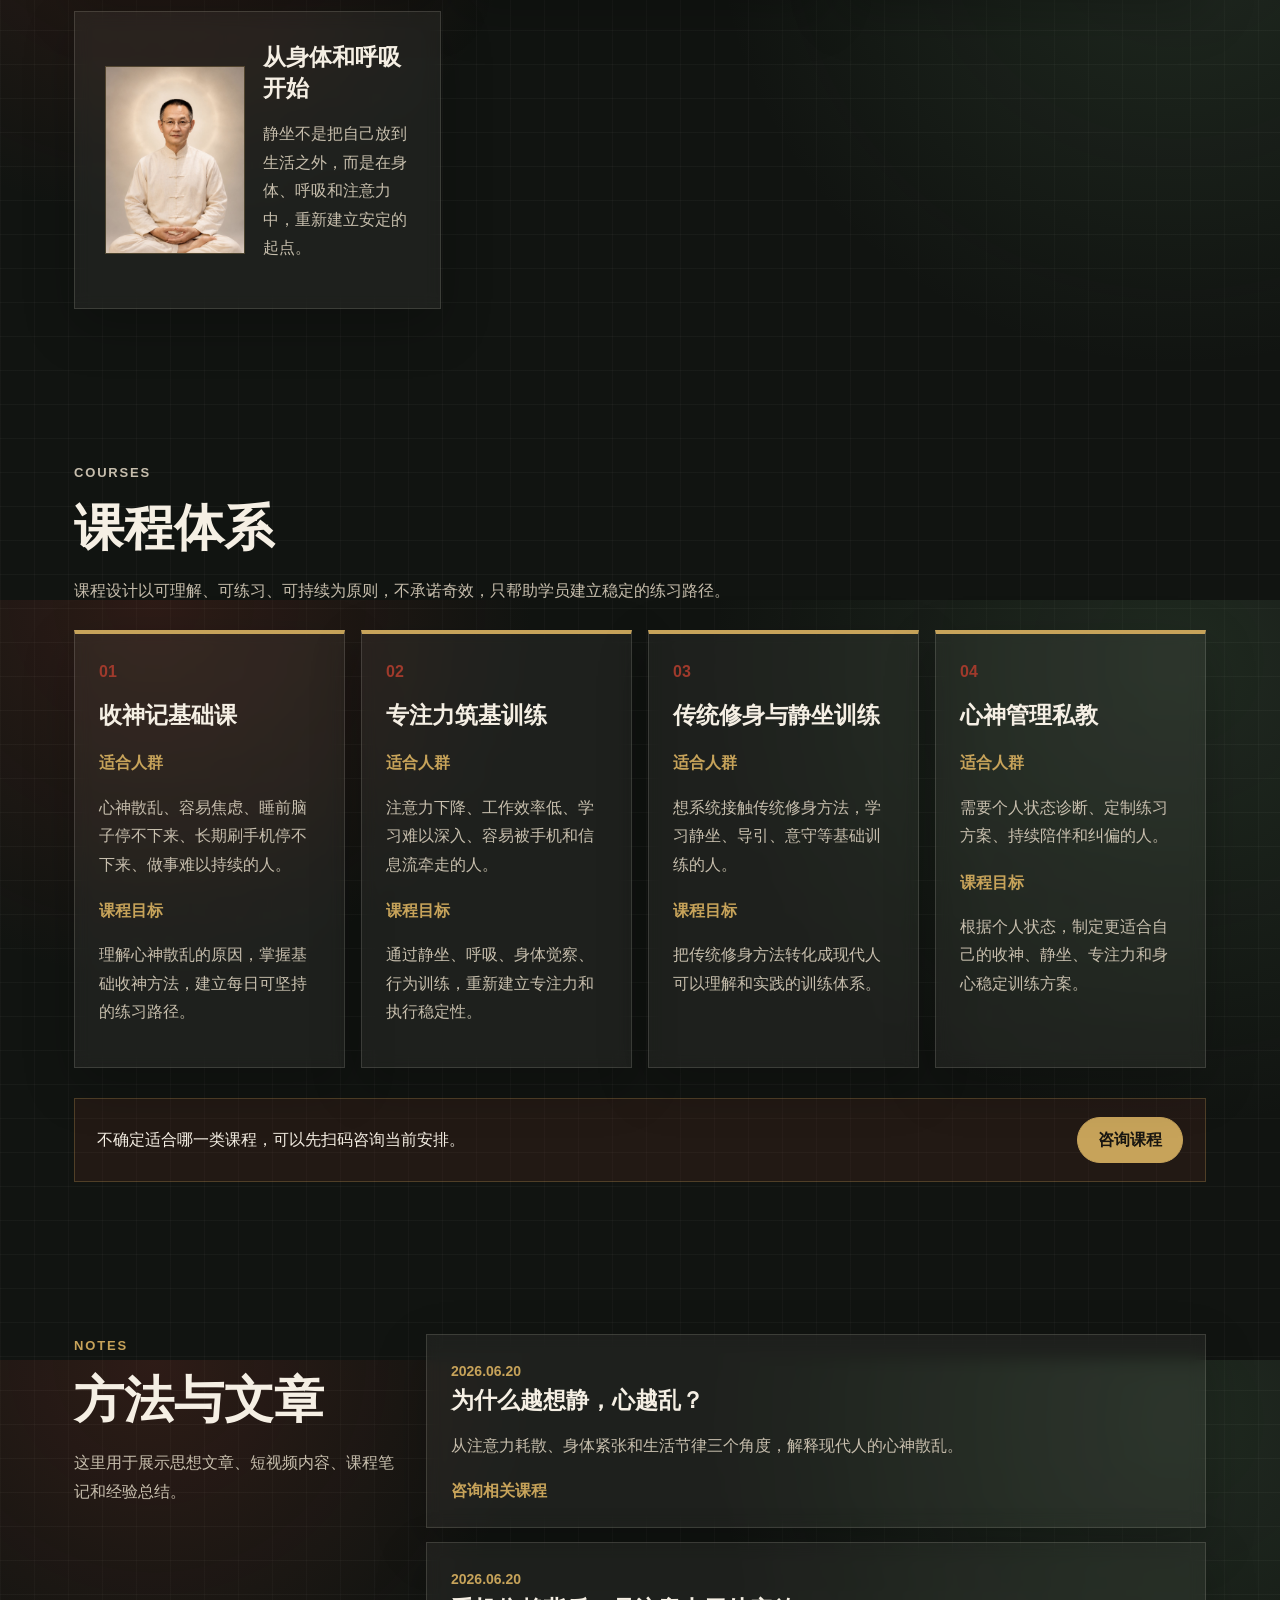
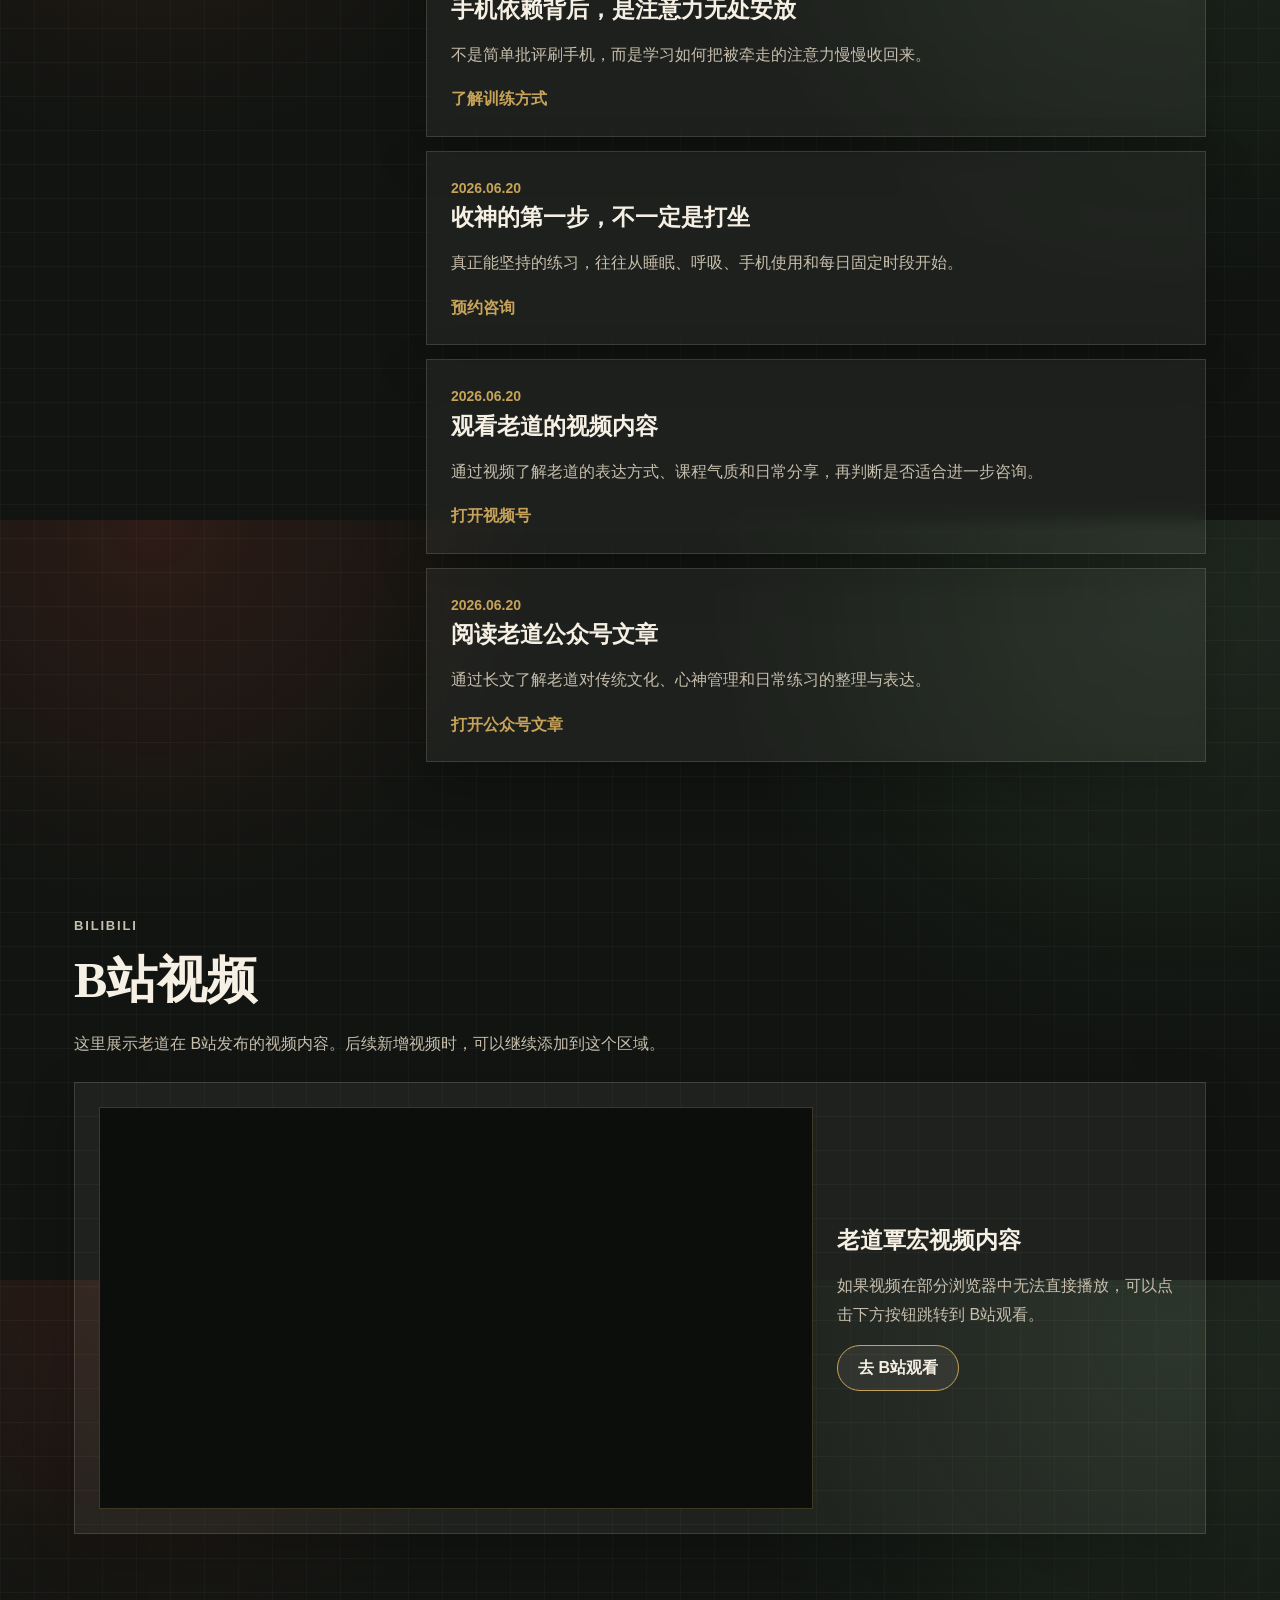
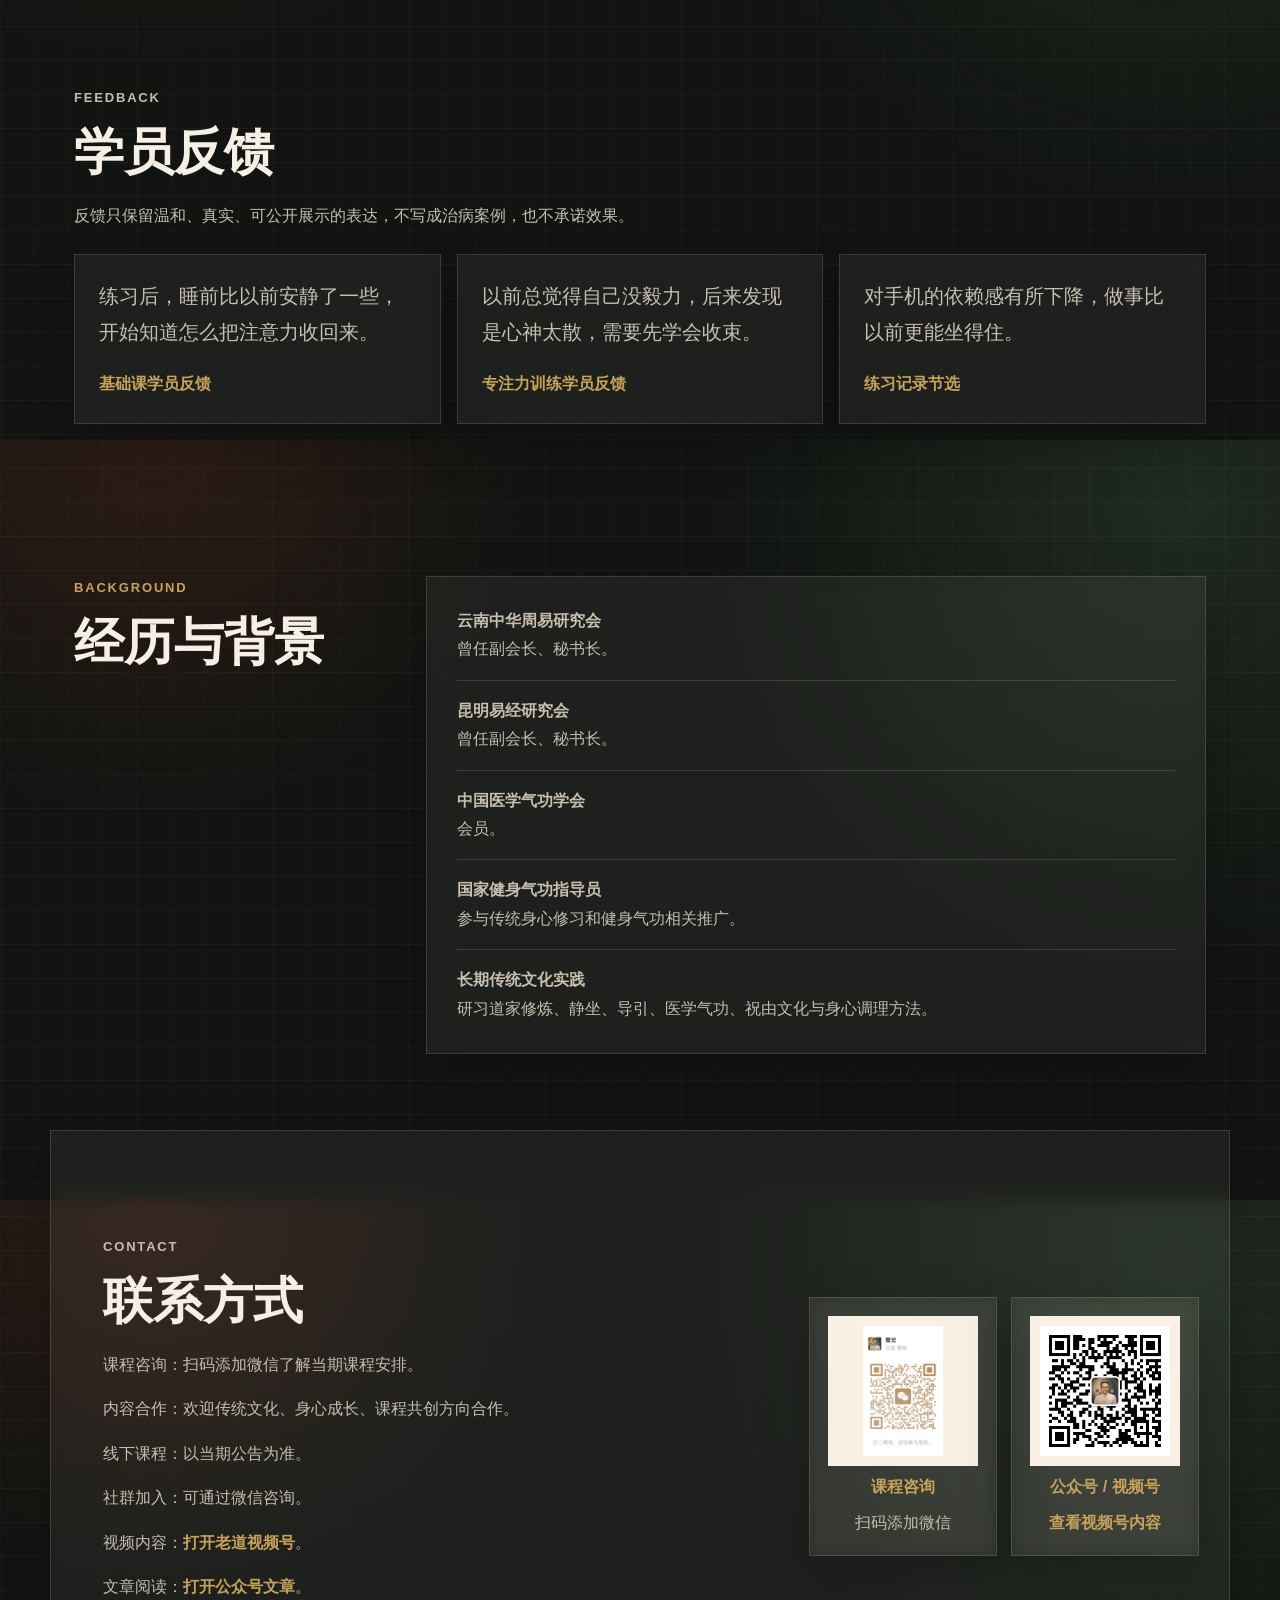
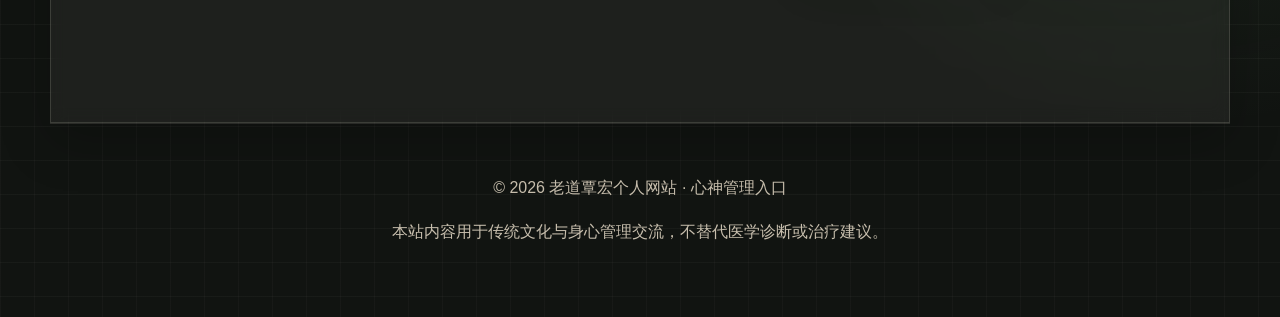
==== commit dafc99c2: "Add Bilibili video section" ====
--- a/index.html
+++ b/index.html
@@ -72,6 +72,7 @@
         <a href="#about">老道是谁</a>
         <a href="#shoushen">收神记</a>
         <a href="#courses">课程体系</a>
+        <a href="#videos">B站视频</a>
         <a href="#articles">方法文章</a>
         <a href="#feedback">学员反馈</a>
         <a href="#contact">联系方式</a>
@@ -240,6 +241,31 @@
           <h3>阅读老道公众号文章</h3>
           <p>通过长文了解老道对传统文化、心神管理和日常练习的整理与表达。</p>
           <a href="https://mp.weixin.qq.com/s/oERxjckKMUec14JHZbKZCA" target="_blank" rel="noopener">打开公众号文章</a>
+        </article>
+      </div>
+    </section>
+
+    <section id="videos" class="section video-section">
+      <div class="section-heading">
+        <p class="eyebrow">Bilibili</p>
+        <h2>B站视频</h2>
+        <p>这里展示老道在 B站发布的视频内容。后续新增视频时，可以继续添加到这个区域。</p>
+      </div>
+      <div class="video-grid">
+        <article class="video-card">
+          <div class="video-frame">
+            <iframe
+              src="https://player.bilibili.com/player.html?isOutside=true&bvid=BV1Ts7A6vEZb&p=1"
+              title="老道覃宏 B站视频"
+              loading="lazy"
+              allowfullscreen>
+            </iframe>
+          </div>
+          <div class="video-copy">
+            <h3>老道覃宏视频内容</h3>
+            <p>如果视频在部分浏览器中无法直接播放，可以点击下方按钮跳转到 B站观看。</p>
+            <a class="button" href="https://www.bilibili.com/video/BV1Ts7A6vEZb/" target="_blank" rel="noopener">去 B站观看</a>
+          </div>
         </article>
       </div>
     </section>
--- a/style.css
+++ b/style.css
@@ -417,6 +417,43 @@
   text-decoration: none;
 }
 
+.video-grid {
+  display: grid;
+  gap: 16px;
+}
+
+.video-card {
+  display: grid;
+  grid-template-columns: minmax(0, 1.35fr) minmax(280px, 0.65fr);
+  gap: 24px;
+  align-items: center;
+  border: 1px solid var(--line);
+  background: rgba(247, 240, 227, 0.055);
+  box-shadow: 0 18px 48px var(--shadow);
+  padding: 24px;
+}
+
+.video-frame {
+  position: relative;
+  width: 100%;
+  aspect-ratio: 16 / 9;
+  overflow: hidden;
+  border: 1px solid rgba(199, 163, 90, 0.28);
+  background: #0b0e0b;
+}
+
+.video-frame iframe {
+  position: absolute;
+  inset: 0;
+  width: 100%;
+  height: 100%;
+  border: 0;
+}
+
+.video-copy p {
+  color: var(--muted);
+}
+
 .contact-copy a,
 .qr-card a {
   color: var(--gold);
@@ -577,6 +614,7 @@
   .feature-grid,
   .course-grid,
   .feedback-grid,
+  .video-card,
   .qr-grid {
     grid-template-columns: 1fr;
   }
@@ -709,6 +747,11 @@
     padding: 16px;
   }
 
+  .video-card {
+    padding: 16px;
+    gap: 16px;
+  }
+
   .qr-card {
     padding: 16px;
   }
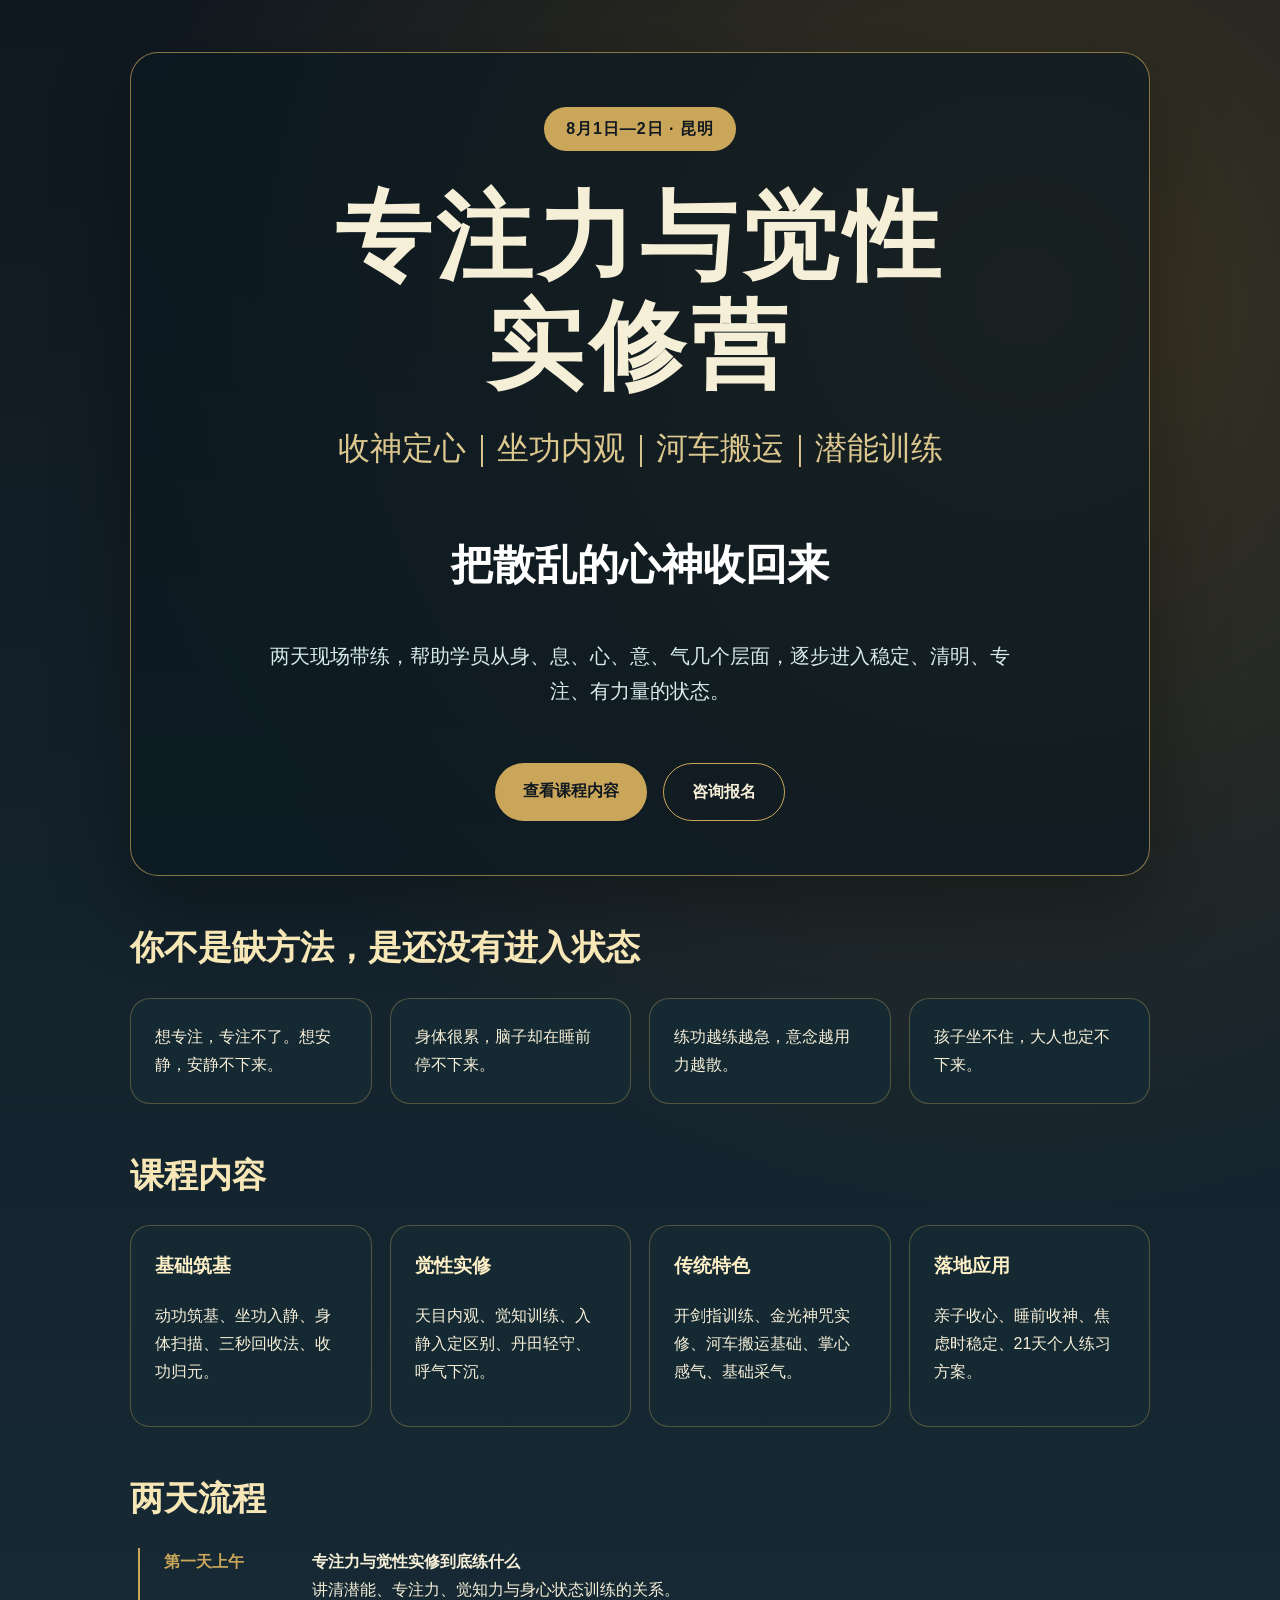
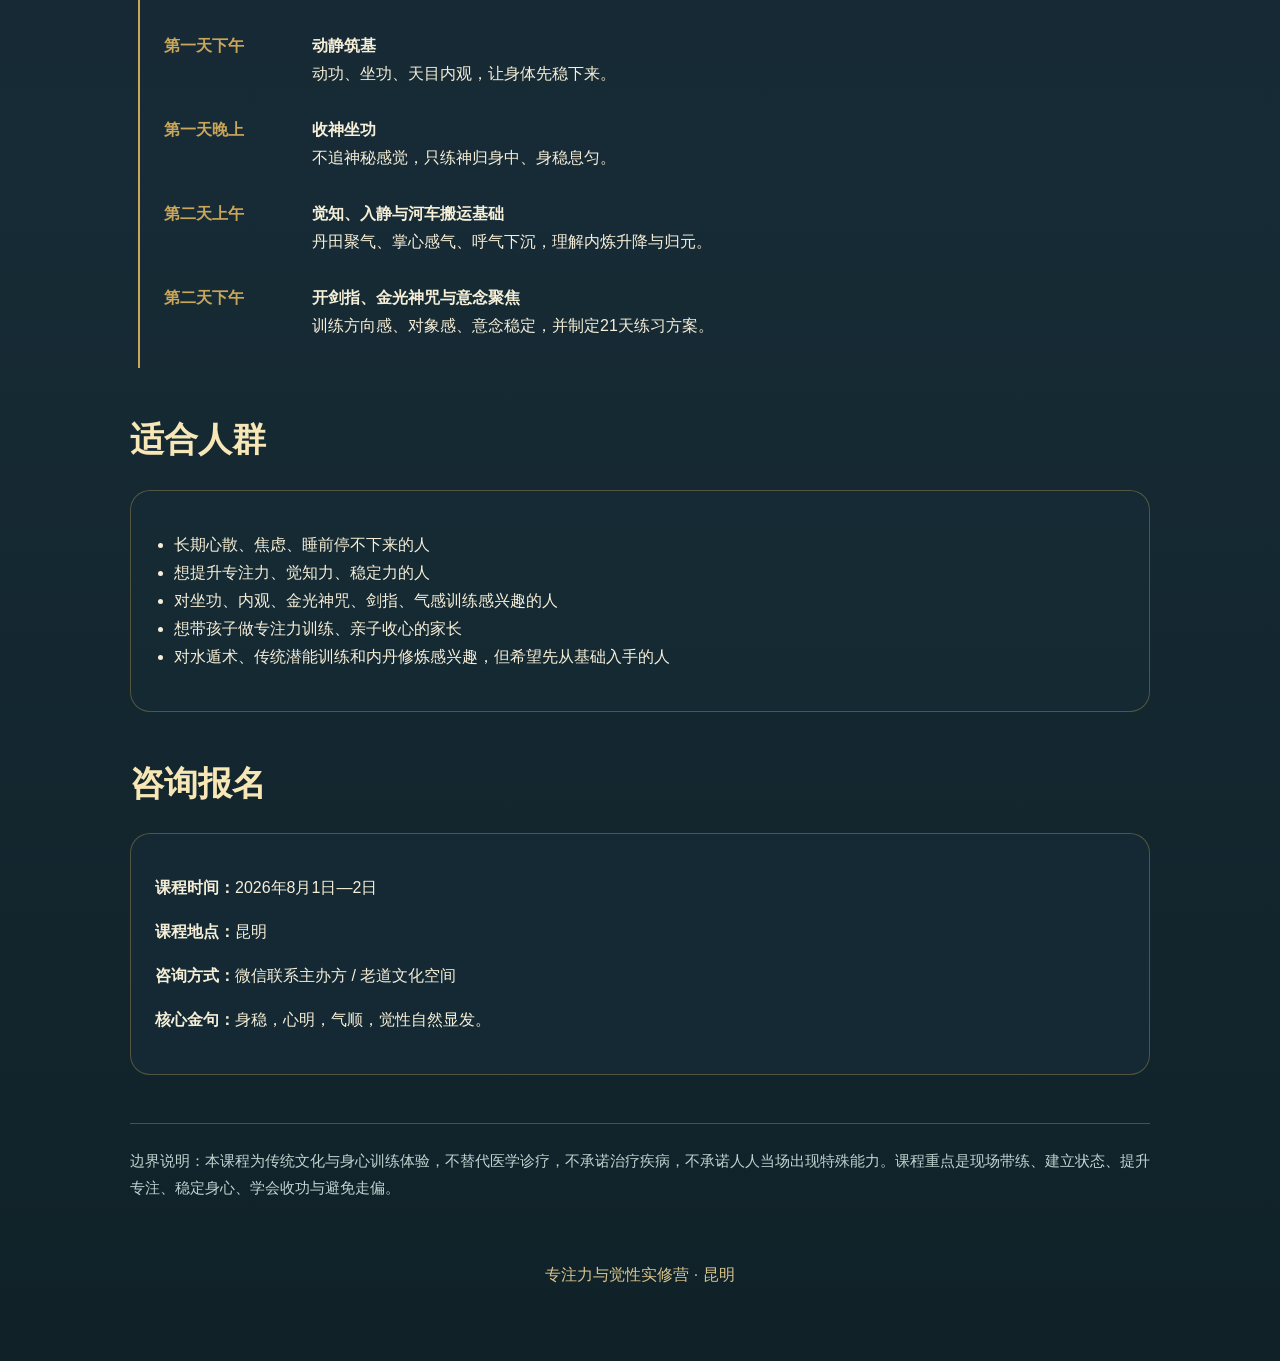
==== commit 32ce410e: "publish focus and juexing course landing page" ====
--- a/index.html
+++ b/index.html
@@ -1,342 +1,102 @@
-<!doctype html>
+<!DOCTYPE html>
 <html lang="zh-CN">
 <head>
-  <meta charset="UTF-8">
-  <meta name="viewport" content="width=device-width, initial-scale=1.0">
-  <title>老道覃宏个人网站｜收神记｜心神管理与专注力训练</title>
-  <meta name="description" content="老道覃宏个人网站，介绍收神记、心神管理、专注力训练、定力训练、传统文化课程、道家修身与静坐训练，帮助现代人从收神开始重建身心稳定。">
-  <meta name="keywords" content="老道覃宏,老道,覃宏,收神记,收神,心神管理,专注力训练,定力训练,传统文化课程,道家修身,静坐训练,现代人焦虑,手机依赖,身心稳定,传统修身,道家文化">
-  <meta name="author" content="老道覃宏">
-  <meta name="robots" content="index,follow,max-image-preview:large">
-  <link rel="canonical" href="https://qinhong919.github.io/">
-  <meta property="og:site_name" content="老道覃宏个人网站">
-  <meta property="og:title" content="老道覃宏个人网站｜收神有术，定力有法">
-  <meta property="og:description" content="传统文化中的心神管理实践者。介绍收神记、心神管理、专注力训练、静坐训练与传统修身方法的现代转化。">
-  <meta property="og:type" content="website">
-  <meta property="og:url" content="https://qinhong919.github.io/">
-  <meta property="og:image" content="https://qinhong919.github.io/assets/laodao-stars.jpg">
-  <meta property="og:locale" content="zh_CN">
-  <meta name="twitter:card" content="summary_large_image">
-  <meta name="twitter:title" content="老道覃宏个人网站｜收神记与心神管理">
-  <meta name="twitter:description" content="从收神开始，重建专注力、定力和身心稳定。">
-  <meta name="twitter:image" content="https://qinhong919.github.io/assets/laodao-stars.jpg">
-  <link rel="stylesheet" href="style.css">
-  <script type="application/ld+json">
-    {
-      "@context": "https://schema.org",
-      "@graph": [
-        {
-          "@type": "WebSite",
-          "@id": "https://qinhong919.github.io/#website",
-          "name": "老道覃宏个人网站",
-          "alternateName": ["老道", "老道覃宏", "收神记"],
-          "url": "https://qinhong919.github.io/",
-          "inLanguage": "zh-CN",
-          "description": "老道覃宏个人网站，介绍收神记、心神管理、专注力训练、定力训练、传统文化课程、道家修身与静坐训练。"
-        },
-        {
-          "@type": "Person",
-          "@id": "https://qinhong919.github.io/#person",
-          "name": "老道覃宏",
-          "alternateName": ["老道", "覃宏"],
-          "description": "传统文化中的心神管理实践者，专注于收神、定力、专注力与身心稳定训练。",
-          "url": "https://qinhong919.github.io/",
-          "image": "https://qinhong919.github.io/assets/laodao-stars.jpg",
-          "sameAs": [
-            "https://weixin.qq.com/sph/AxepzzCOe6",
-            "https://mp.weixin.qq.com/s/oERxjckKMUec14JHZbKZCA"
-          ],
-          "knowsAbout": ["收神记", "心神管理", "专注力训练", "定力训练", "道家修身", "静坐训练", "传统文化课程"]
-        },
-        {
-          "@type": "ItemList",
-          "@id": "https://qinhong919.github.io/#courses",
-          "name": "老道覃宏课程体系",
-          "itemListElement": [
-            {"@type": "ListItem", "position": 1, "name": "收神记基础课"},
-            {"@type": "ListItem", "position": 2, "name": "专注力筑基训练"},
-            {"@type": "ListItem", "position": 3, "name": "传统修身与静坐训练"},
-            {"@type": "ListItem", "position": 4, "name": "心神管理私教"}
-          ]
-        }
-      ]
-    }
-  </script>
+<meta charset="UTF-8" />
+<meta name="viewport" content="width=device-width, initial-scale=1.0" />
+<title>专注力与觉性实修营</title>
+<style>
+:root { --bg:#101820; --ink:#f6efd8; --gold:#c9a65a; --green:#aee6dc; --muted:#b6c8c4; --card:#162b35; }
+* { box-sizing:border-box; }
+body { margin:0; font-family:-apple-system,BlinkMacSystemFont,"Segoe UI","Noto Sans SC","Microsoft YaHei",Arial,sans-serif; background: radial-gradient(circle at 80% 10%, #3b3422 0, transparent 32%), linear-gradient(180deg,#101820,#172b36 60%,#102228); color:var(--ink); line-height:1.75; }
+.wrap { max-width:1060px; margin:0 auto; padding:28px 20px 72px; }
+.hero { min-height:90vh; display:flex; flex-direction:column; justify-content:center; align-items:center; text-align:center; border:1px solid rgba(201,166,90,.65); border-radius:28px; padding:54px 24px; margin-top:24px; background:rgba(12,26,34,.72); box-shadow:0 30px 80px rgba(0,0,0,.32); }
+.tag { display:inline-block; background:var(--gold); color:#101820; border-radius:999px; padding:8px 22px; font-weight:700; letter-spacing:.06em; }
+h1 { font-size:clamp(48px, 9vw, 96px); line-height:1.14; margin:32px 0 18px; font-family:"Noto Serif SC","Songti SC",serif; letter-spacing:.06em; }
+.subtitle { font-size:clamp(20px,3.6vw,32px); color:#dcc78f; margin-bottom:34px; }
+.slogan { font-size:clamp(24px,4vw,42px); font-weight:700; color:#fff; margin:18px auto; }
+.desc { max-width:760px; color:#d7ebe8; font-size:20px; }
+.cta { margin-top:34px; display:flex; gap:16px; flex-wrap:wrap; justify-content:center; }
+.btn { padding:14px 28px; border-radius:999px; text-decoration:none; font-weight:700; }
+.btn.primary { background:var(--gold); color:#101820; }
+.btn.ghost { border:1px solid var(--gold); color:var(--ink); }
+.section { margin-top:42px; }
+.section h2 { font-family:"Noto Serif SC",serif; font-size:34px; color:#f7e7b6; margin:0 0 20px; }
+.grid { display:grid; grid-template-columns:repeat(auto-fit,minmax(240px,1fr)); gap:18px; }
+.card { background:rgba(22,43,53,.9); border:1px solid rgba(201,166,90,.35); border-radius:20px; padding:24px; }
+.card h3 { margin-top:0; color:#fff1c7; }
+ul { padding-left:1.2em; }
+.timeline .item { display:grid; grid-template-columns:130px 1fr; gap:18px; border-left:2px solid var(--gold); padding:0 0 28px 24px; margin-left:8px; }
+.timeline .time { color:var(--gold); font-weight:700; }
+.notice { color:#bfd4d1; font-size:15px; border-top:1px solid rgba(201,166,90,.35); margin-top:48px; padding-top:24px; }
+.footer { text-align:center; color:#d7c48c; margin-top:60px; }
+@media (max-width:640px) { .timeline .item { grid-template-columns:1fr; } h1 { letter-spacing:.02em; } }
+</style>
 </head>
 <body>
-  <header class="site-header" id="home">
-    <nav class="nav" aria-label="主导航">
-      <a class="brand" href="#home">老道覃宏</a>
-      <button class="nav-toggle" type="button" aria-expanded="false" aria-label="打开导航">菜单</button>
-      <div class="nav-links" data-nav-links>
-        <a href="#about">老道是谁</a>
-        <a href="#shoushen">收神记</a>
-        <a href="#courses">课程体系</a>
-        <a href="#videos">B站视频</a>
-        <a href="#articles">方法文章</a>
-        <a href="#feedback">学员反馈</a>
-        <a href="#contact">联系方式</a>
-      </div>
-    </nav>
-  </header>
+<div class="wrap">
+  <section class="hero">
+    <div class="tag">8月1日—2日 · 昆明</div>
+    <h1>专注力与觉性<br>实修营</h1>
+    <div class="subtitle">收神定心｜坐功内观｜河车搬运｜潜能训练</div>
+    <div class="slogan">把散乱的心神收回来</div>
+    <p class="desc">两天现场带练，帮助学员从身、息、心、意、气几个层面，逐步进入稳定、清明、专注、有力量的状态。</p>
+    <div class="cta"><a class="btn primary" href="#course">查看课程内容</a><a class="btn ghost" href="#signup">咨询报名</a></div>
+  </section>
 
-  <main>
-    <section class="hero section-band">
-      <div class="hero-copy">
-        <p class="eyebrow">传统文化中的心神管理实践者</p>
-        <h1>老道覃宏</h1>
-        <p class="slogan">收神有术，定力有法。</p>
-        <p class="hero-text">我长期研习道家修炼与传统文化，关注现代人的心神散乱、焦虑、失眠、注意力涣散与内在失衡。</p>
-        <p class="hero-text">我做的事情很简单：把古人的修身方法，转化成今天普通人能听懂、能练习、能坚持的方法。从收神开始，重建一个人的专注力、定力和稳定感。</p>
-        <div class="actions">
-          <a class="button primary" href="#courses">查看课程</a>
-          <a class="button" href="#contact">扫码咨询</a>
-        </div>
-      </div>
-      <aside class="hero-portrait" aria-label="老道覃宏照片">
-        <img src="assets/laodao-stars.jpg" alt="老道覃宏半身照片" loading="eager" width="900" height="900">
-        <div class="portrait-caption">
-          <strong>老道 · 覃宏</strong>
-          <span>心神管理方法整理者</span>
-        </div>
-      </aside>
-    </section>
+  <section class="section">
+    <h2>你不是缺方法，是还没有进入状态</h2>
+    <div class="grid">
+      <div class="card">想专注，专注不了。想安静，安静不下来。</div>
+      <div class="card">身体很累，脑子却在睡前停不下来。</div>
+      <div class="card">练功越练越急，意念越用力越散。</div>
+      <div class="card">孩子坐不住，大人也定不下来。</div>
+    </div>
+  </section>
 
-    <section id="about" class="section split">
-      <div>
-        <p class="eyebrow">About</p>
-        <h2>老道是谁</h2>
-      </div>
-      <div class="prose">
-        <p>老道覃宏，传统文化与心神管理实践者。</p>
-        <p>多年研习道家修炼、静坐、导引、传统修身方法，长期关注现代人在快节奏生活中的心神散乱、焦虑、失眠、专注力下降与精神内耗问题。</p>
-        <p>他不主张把传统文化讲得玄而又玄，也不把修行变成遥不可及的概念。他更关注一件事：一个普通人，如何在现实生活中，把散掉的心收回来，把乱掉的神安下来，把该做的事情重新做稳。</p>
-        <div class="identity-list">
-          <span>传统文化修习者</span>
-          <span>心神管理实践者</span>
-          <span>专注力训练导师</span>
-          <span>收神记体系整理者</span>
-        </div>
-        <figure class="inline-photo">
-          <img src="assets/laodao-taiji.jpg" alt="老道覃宏太极背景半身照" loading="lazy" width="900" height="900">
-          <figcaption>长期修习传统文化，更重视把方法落回日常生活。</figcaption>
-        </figure>
-      </div>
-    </section>
+  <section class="section" id="course">
+    <h2>课程内容</h2>
+    <div class="grid">
+      <div class="card"><h3>基础筑基</h3><p>动功筑基、坐功入静、身体扫描、三秒回收法、收功归元。</p></div>
+      <div class="card"><h3>觉性实修</h3><p>天目内观、觉知训练、入静入定区别、丹田轻守、呼气下沉。</p></div>
+      <div class="card"><h3>传统特色</h3><p>开剑指训练、金光神咒实修、河车搬运基础、掌心感气、基础采气。</p></div>
+      <div class="card"><h3>落地应用</h3><p>亲子收心、睡前收神、焦虑时稳定、21天个人练习方案。</p></div>
+    </div>
+  </section>
 
-    <section id="shoushen" class="section feature">
-      <div class="feature-heading">
-        <p class="eyebrow">Shou Shen Ji</p>
-        <h2>什么是收神记</h2>
-        <p>现代人的心神，常常不是坏了，而是散了。</p>
-      </div>
-      <div class="feature-grid">
-        <article class="paper">
-          <h3>收神，不是逃避世界</h3>
-          <p>收神不是压制情绪，也不是追求特殊体验。它是把一个人被手机、焦虑、欲望、恐惧、杂念牵走的注意力，一点一点收回来。</p>
-        </article>
-        <article class="paper">
-          <h3>心神散了，会怎样</h3>
-          <ul>
-            <li>睡前脑子停不下来</li>
-            <li>刷手机停不下来</li>
-            <li>做事没有持续力</li>
-            <li>情绪容易被外界牵动</li>
-            <li>明明很累，却无法真正休息</li>
-          </ul>
-        </article>
-        <article class="paper">
-          <h3>收神记关注什么</h3>
-          <p>收神记关注的不是神秘体验，而是一个人如何重新拥有稳定、清明和定力。它从身体、呼吸、注意力和生活节律入手，让练习回到日常。</p>
-        </article>
-        <article class="paper image-paper">
-          <img src="assets/laodao-seated.jpg" alt="老道覃宏静坐照片" loading="lazy" width="760" height="1351">
-          <div>
-            <h3>从身体和呼吸开始</h3>
-            <p>静坐不是把自己放到生活之外，而是在身体、呼吸和注意力中，重新建立安定的起点。</p>
-          </div>
-        </article>
-      </div>
-    </section>
+  <section class="section timeline">
+    <h2>两天流程</h2>
+    <div class="item"><div class="time">第一天上午</div><div><b>专注力与觉性实修到底练什么</b><br>讲清潜能、专注力、觉知力与身心状态训练的关系。</div></div>
+    <div class="item"><div class="time">第一天下午</div><div><b>动静筑基</b><br>动功、坐功、天目内观，让身体先稳下来。</div></div>
+    <div class="item"><div class="time">第一天晚上</div><div><b>收神坐功</b><br>不追神秘感觉，只练神归身中、身稳息匀。</div></div>
+    <div class="item"><div class="time">第二天上午</div><div><b>觉知、入静与河车搬运基础</b><br>丹田聚气、掌心感气、呼气下沉，理解内炼升降与归元。</div></div>
+    <div class="item"><div class="time">第二天下午</div><div><b>开剑指、金光神咒与意念聚焦</b><br>训练方向感、对象感、意念稳定，并制定21天练习方案。</div></div>
+  </section>
 
-    <section id="courses" class="section">
-      <div class="section-heading">
-        <p class="eyebrow">Courses</p>
-        <h2>课程体系</h2>
-        <p>课程设计以可理解、可练习、可持续为原则，不承诺奇效，只帮助学员建立稳定的练习路径。</p>
-      </div>
-      <div class="course-grid">
-        <article class="course-card">
-          <span class="course-number">01</span>
-          <h3>收神记基础课</h3>
-          <p class="label">适合人群</p>
-          <p>心神散乱、容易焦虑、睡前脑子停不下来、长期刷手机停不下来、做事难以持续的人。</p>
-          <p class="label">课程目标</p>
-          <p>理解心神散乱的原因，掌握基础收神方法，建立每日可坚持的练习路径。</p>
-        </article>
-        <article class="course-card">
-          <span class="course-number">02</span>
-          <h3>专注力筑基训练</h3>
-          <p class="label">适合人群</p>
-          <p>注意力下降、工作效率低、学习难以深入、容易被手机和信息流牵走的人。</p>
-          <p class="label">课程目标</p>
-          <p>通过静坐、呼吸、身体觉察、行为训练，重新建立专注力和执行稳定性。</p>
-        </article>
-        <article class="course-card">
-          <span class="course-number">03</span>
-          <h3>传统修身与静坐训练</h3>
-          <p class="label">适合人群</p>
-          <p>想系统接触传统修身方法，学习静坐、导引、意守等基础训练的人。</p>
-          <p class="label">课程目标</p>
-          <p>把传统修身方法转化成现代人可以理解和实践的训练体系。</p>
-        </article>
-        <article class="course-card">
-          <span class="course-number">04</span>
-          <h3>心神管理私教</h3>
-          <p class="label">适合人群</p>
-          <p>需要个人状态诊断、定制练习方案、持续陪伴和纠偏的人。</p>
-          <p class="label">课程目标</p>
-          <p>根据个人状态，制定更适合自己的收神、静坐、专注力和身心稳定训练方案。</p>
-        </article>
-      </div>
-      <div class="soft-cta">
-        <p>不确定适合哪一类课程，可以先扫码咨询当前安排。</p>
-        <a class="button primary" href="#contact">咨询课程</a>
-      </div>
-    </section>
+  <section class="section">
+    <h2>适合人群</h2>
+    <div class="card">
+      <ul>
+        <li>长期心散、焦虑、睡前停不下来的人</li>
+        <li>想提升专注力、觉知力、稳定力的人</li>
+        <li>对坐功、内观、金光神咒、剑指、气感训练感兴趣的人</li>
+        <li>想带孩子做专注力训练、亲子收心的家长</li>
+        <li>对水遁术、传统潜能训练和内丹修炼感兴趣，但希望先从基础入手的人</li>
+      </ul>
+    </div>
+  </section>
 
-    <section id="articles" class="section split">
-      <div>
-        <p class="eyebrow">Notes</p>
-        <h2>方法与文章</h2>
-        <p class="muted">这里用于展示思想文章、短视频内容、课程笔记和经验总结。</p>
-      </div>
-      <div class="article-list">
-        <article data-category="收神记">
-          <time datetime="2026-06-20">2026.06.20</time>
-          <h3>为什么越想静，心越乱？</h3>
-          <p>从注意力耗散、身体紧张和生活节律三个角度，解释现代人的心神散乱。</p>
-          <a href="#contact">咨询相关课程</a>
-        </article>
-        <article data-category="手机与心神">
-          <time datetime="2026-06-20">2026.06.20</time>
-          <h3>手机依赖背后，是注意力无处安放</h3>
-          <p>不是简单批评刷手机，而是学习如何把被牵走的注意力慢慢收回来。</p>
-          <a href="#contact">了解训练方式</a>
-        </article>
-        <article data-category="静坐方法">
-          <time datetime="2026-06-20">2026.06.20</time>
-          <h3>收神的第一步，不一定是打坐</h3>
-          <p>真正能坚持的练习，往往从睡眠、呼吸、手机使用和每日固定时段开始。</p>
-          <a href="#contact">预约咨询</a>
-        </article>
-        <article data-category="视频号">
-          <time datetime="2026-06-20">2026.06.20</time>
-          <h3>观看老道的视频内容</h3>
-          <p>通过视频了解老道的表达方式、课程气质和日常分享，再判断是否适合进一步咨询。</p>
-          <a href="https://weixin.qq.com/sph/AxepzzCOe6" target="_blank" rel="noopener">打开视频号</a>
-        </article>
-        <article data-category="公众号">
-          <time datetime="2026-06-20">2026.06.20</time>
-          <h3>阅读老道公众号文章</h3>
-          <p>通过长文了解老道对传统文化、心神管理和日常练习的整理与表达。</p>
-          <a href="https://mp.weixin.qq.com/s/oERxjckKMUec14JHZbKZCA" target="_blank" rel="noopener">打开公众号文章</a>
-        </article>
-      </div>
-    </section>
+  <section class="section" id="signup">
+    <h2>咨询报名</h2>
+    <div class="card">
+      <p><b>课程时间：</b>2026年8月1日—2日</p>
+      <p><b>课程地点：</b>昆明</p>
+      <p><b>咨询方式：</b>微信联系主办方 / 老道文化空间</p>
+      <p><b>核心金句：</b>身稳，心明，气顺，觉性自然显发。</p>
+    </div>
+  </section>
 
-    <section id="videos" class="section video-section">
-      <div class="section-heading">
-        <p class="eyebrow">Bilibili</p>
-        <h2>B站视频</h2>
-        <p>这里展示老道在 B站发布的视频内容。后续新增视频时，可以继续添加到这个区域。</p>
-      </div>
-      <div class="video-grid">
-        <article class="video-card">
-          <div class="video-frame">
-            <iframe
-              src="https://player.bilibili.com/player.html?isOutside=true&bvid=BV1Ts7A6vEZb&p=1"
-              title="老道覃宏 B站视频"
-              loading="lazy"
-              allowfullscreen>
-            </iframe>
-          </div>
-          <div class="video-copy">
-            <h3>老道覃宏视频内容</h3>
-            <p>如果视频在部分浏览器中无法直接播放，可以点击下方按钮跳转到 B站观看。</p>
-            <a class="button" href="https://www.bilibili.com/video/BV1Ts7A6vEZb/" target="_blank" rel="noopener">去 B站观看</a>
-          </div>
-        </article>
-      </div>
-    </section>
-
-    <section id="feedback" class="section">
-      <div class="section-heading">
-        <p class="eyebrow">Feedback</p>
-        <h2>学员反馈</h2>
-        <p>反馈只保留温和、真实、可公开展示的表达，不写成治病案例，也不承诺效果。</p>
-      </div>
-      <div class="feedback-grid">
-        <blockquote>
-          <p>练习后，睡前比以前安静了一些，开始知道怎么把注意力收回来。</p>
-          <cite>基础课学员反馈</cite>
-        </blockquote>
-        <blockquote>
-          <p>以前总觉得自己没毅力，后来发现是心神太散，需要先学会收束。</p>
-          <cite>专注力训练学员反馈</cite>
-        </blockquote>
-        <blockquote>
-          <p>对手机的依赖感有所下降，做事比以前更能坐得住。</p>
-          <cite>练习记录节选</cite>
-        </blockquote>
-      </div>
-    </section>
-
-    <section id="experience" class="section split">
-      <div>
-        <p class="eyebrow">Background</p>
-        <h2>经历与背景</h2>
-      </div>
-      <div class="timeline">
-        <p><strong>云南中华周易研究会</strong><br>曾任副会长、秘书长。</p>
-        <p><strong>昆明易经研究会</strong><br>曾任副会长、秘书长。</p>
-        <p><strong>中国医学气功学会</strong><br>会员。</p>
-        <p><strong>国家健身气功指导员</strong><br>参与传统身心修习和健身气功相关推广。</p>
-        <p><strong>长期传统文化实践</strong><br>研习道家修炼、静坐、导引、医学气功、祝由文化与身心调理方法。</p>
-      </div>
-    </section>
-
-    <section id="contact" class="section contact-section">
-      <div class="contact-copy">
-        <p class="eyebrow">Contact</p>
-        <h2>联系方式</h2>
-        <p>课程咨询：扫码添加微信了解当期课程安排。</p>
-        <p>内容合作：欢迎传统文化、身心成长、课程共创方向合作。</p>
-        <p>线下课程：以当期公告为准。</p>
-        <p>社群加入：可通过微信咨询。</p>
-        <p>视频内容：<a href="https://weixin.qq.com/sph/AxepzzCOe6" target="_blank" rel="noopener">打开老道视频号</a>。</p>
-        <p>文章阅读：<a href="https://mp.weixin.qq.com/s/oERxjckKMUec14JHZbKZCA" target="_blank" rel="noopener">打开公众号文章</a>。</p>
-      </div>
-      <div class="qr-grid">
-        <div class="qr-card">
-          <img src="assets/wechat-qrcode.jpg" alt="老道覃宏课程咨询微信二维码" loading="lazy">
-          <strong>课程咨询</strong>
-          <span>扫码添加微信</span>
-        </div>
-        <div class="qr-card">
-          <img src="assets/video-account-qrcode.jpg" alt="老道覃宏公众号和视频号二维码" loading="lazy">
-          <strong>公众号 / 视频号</strong>
-          <a href="https://weixin.qq.com/sph/AxepzzCOe6" target="_blank" rel="noopener">查看视频号内容</a>
-        </div>
-      </div>
-    </section>
-  </main>
-
-  <footer class="footer">
-    <p>© 2026 老道覃宏个人网站 · 心神管理入口</p>
-    <p>本站内容用于传统文化与身心管理交流，不替代医学诊断或治疗建议。</p>
-  </footer>
-
-  <script src="script.js"></script>
+  <p class="notice">边界说明：本课程为传统文化与身心训练体验，不替代医学诊疗，不承诺治疗疾病，不承诺人人当场出现特殊能力。课程重点是现场带练、建立状态、提升专注、稳定身心、学会收功与避免走偏。</p>
+  <div class="footer">专注力与觉性实修营 · 昆明</div>
+</div>
 </body>
 </html>
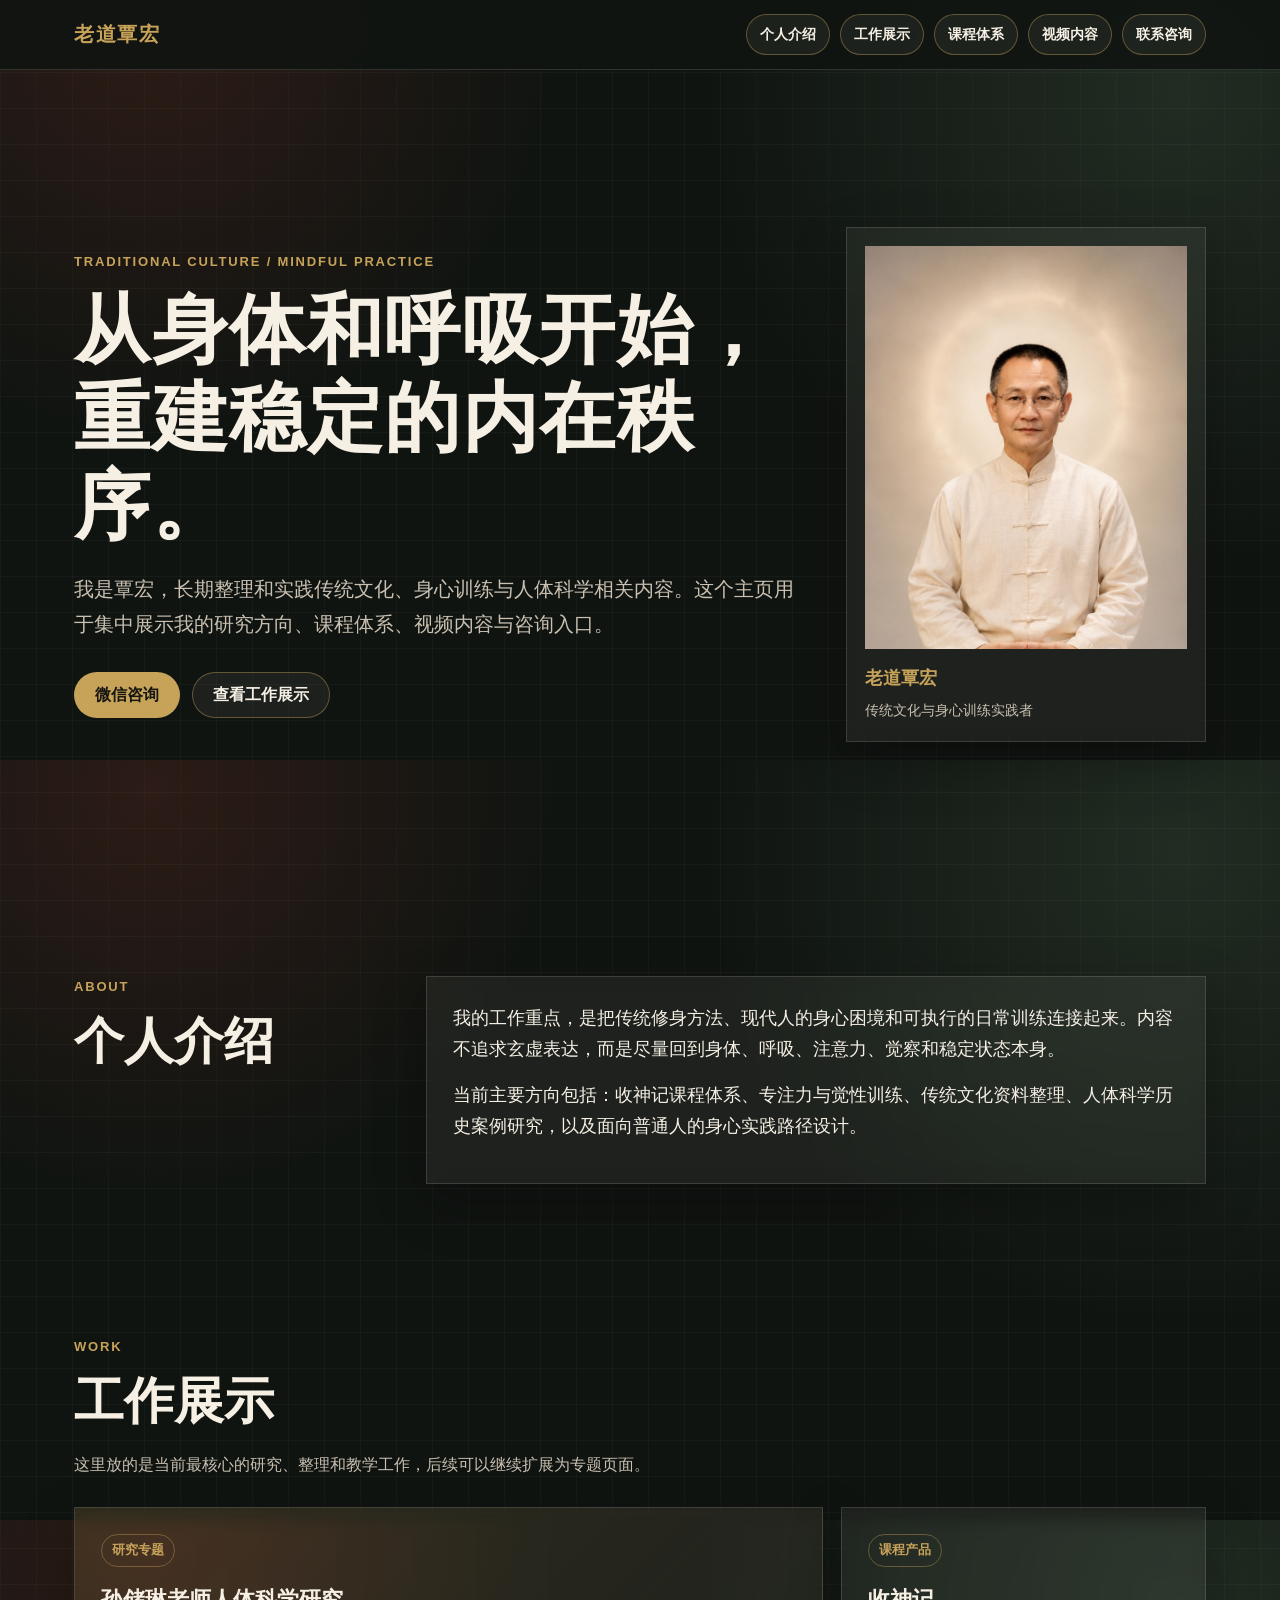
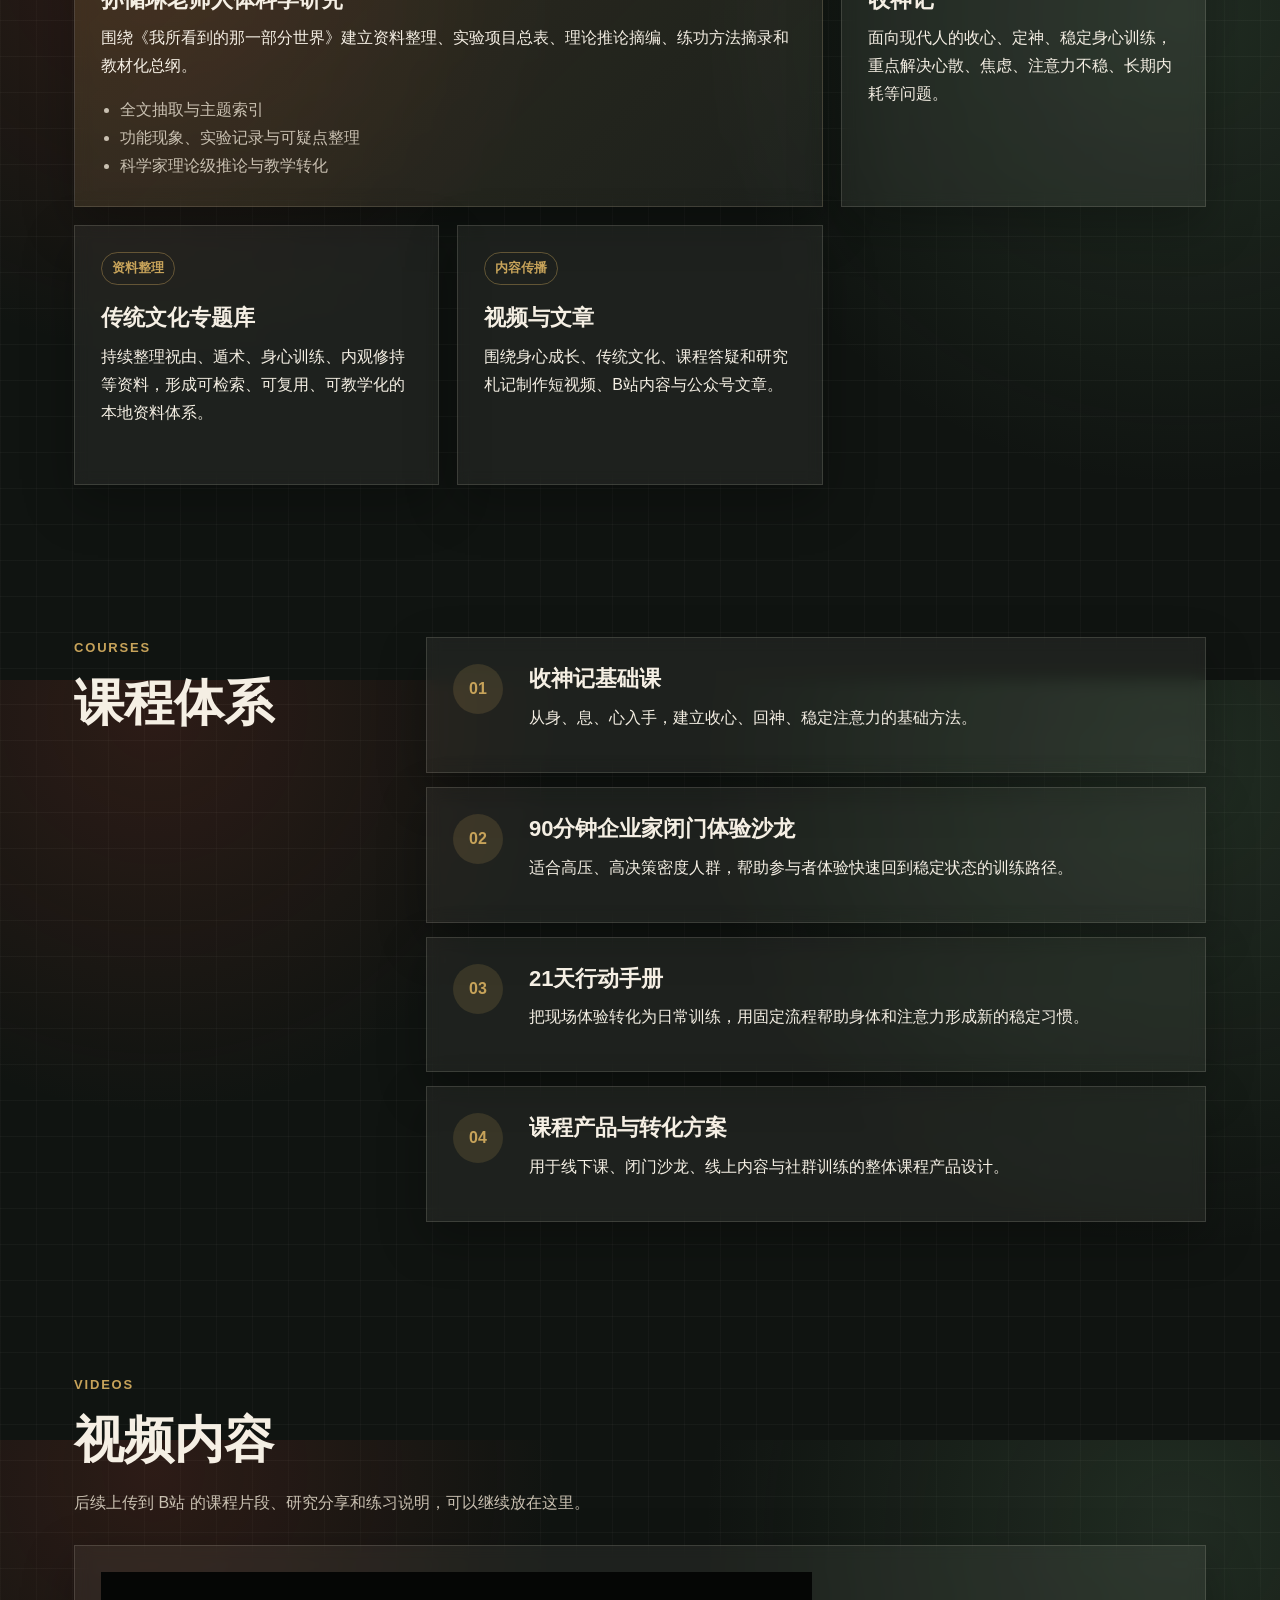
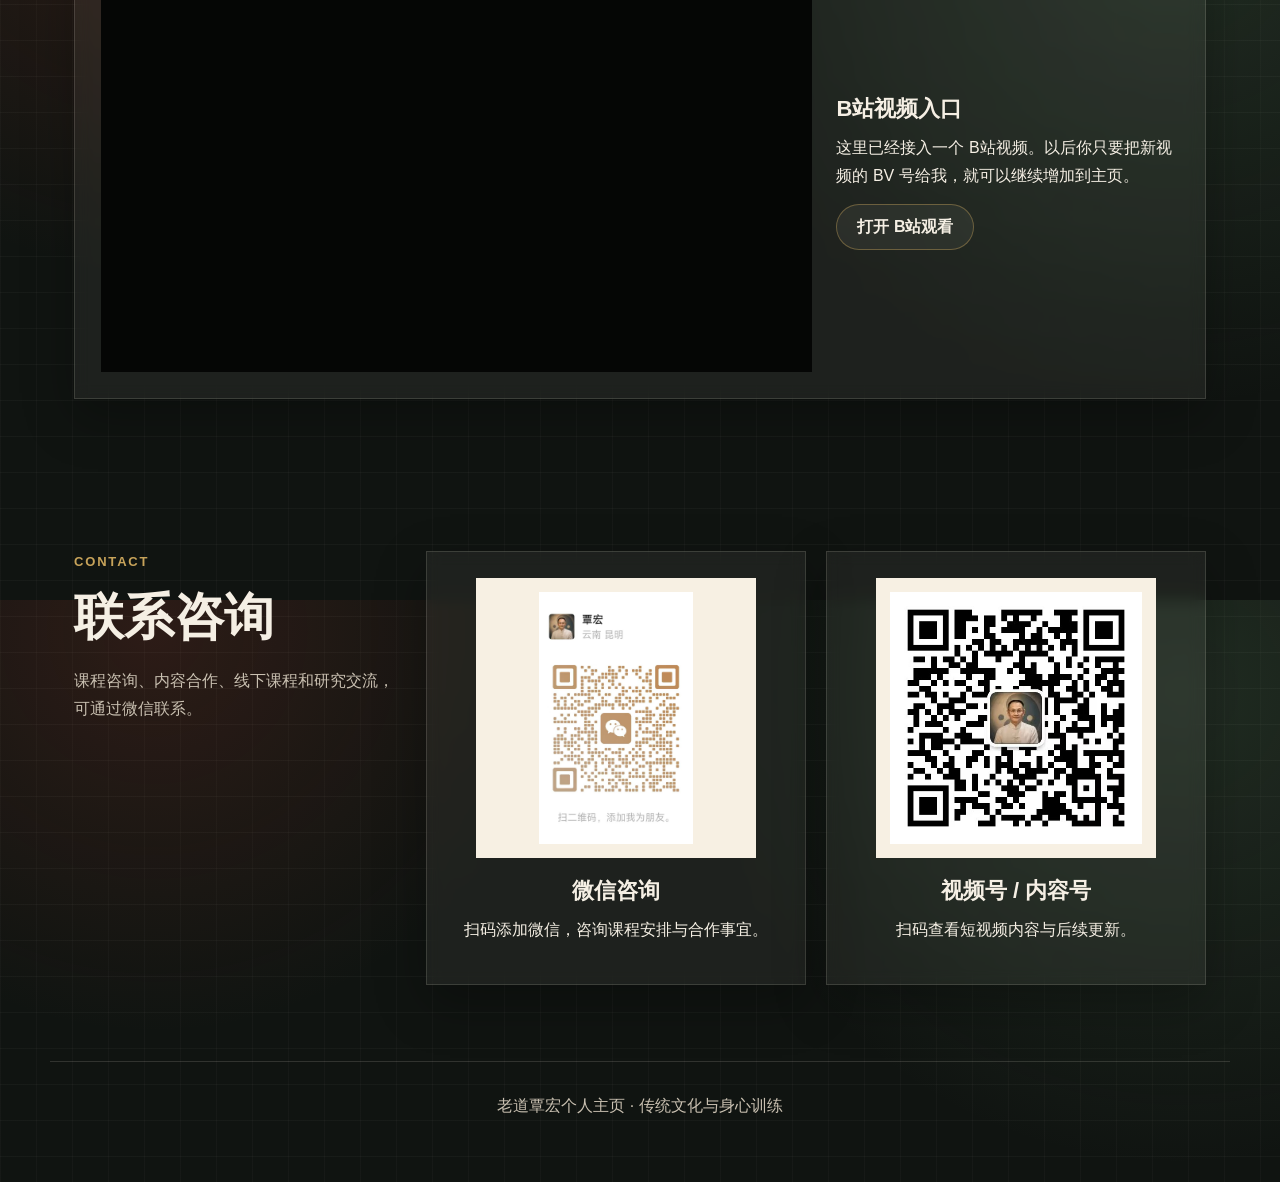
==== commit 06ef2c8a: "Rebuild homepage as personal profile" ====
--- a/index.html
+++ b/index.html
@@ -1,102 +1,185 @@
 <!DOCTYPE html>
 <html lang="zh-CN">
 <head>
-<meta charset="UTF-8" />
-<meta name="viewport" content="width=device-width, initial-scale=1.0" />
-<title>专注力与觉性实修营</title>
-<style>
-:root { --bg:#101820; --ink:#f6efd8; --gold:#c9a65a; --green:#aee6dc; --muted:#b6c8c4; --card:#162b35; }
-* { box-sizing:border-box; }
-body { margin:0; font-family:-apple-system,BlinkMacSystemFont,"Segoe UI","Noto Sans SC","Microsoft YaHei",Arial,sans-serif; background: radial-gradient(circle at 80% 10%, #3b3422 0, transparent 32%), linear-gradient(180deg,#101820,#172b36 60%,#102228); color:var(--ink); line-height:1.75; }
-.wrap { max-width:1060px; margin:0 auto; padding:28px 20px 72px; }
-.hero { min-height:90vh; display:flex; flex-direction:column; justify-content:center; align-items:center; text-align:center; border:1px solid rgba(201,166,90,.65); border-radius:28px; padding:54px 24px; margin-top:24px; background:rgba(12,26,34,.72); box-shadow:0 30px 80px rgba(0,0,0,.32); }
-.tag { display:inline-block; background:var(--gold); color:#101820; border-radius:999px; padding:8px 22px; font-weight:700; letter-spacing:.06em; }
-h1 { font-size:clamp(48px, 9vw, 96px); line-height:1.14; margin:32px 0 18px; font-family:"Noto Serif SC","Songti SC",serif; letter-spacing:.06em; }
-.subtitle { font-size:clamp(20px,3.6vw,32px); color:#dcc78f; margin-bottom:34px; }
-.slogan { font-size:clamp(24px,4vw,42px); font-weight:700; color:#fff; margin:18px auto; }
-.desc { max-width:760px; color:#d7ebe8; font-size:20px; }
-.cta { margin-top:34px; display:flex; gap:16px; flex-wrap:wrap; justify-content:center; }
-.btn { padding:14px 28px; border-radius:999px; text-decoration:none; font-weight:700; }
-.btn.primary { background:var(--gold); color:#101820; }
-.btn.ghost { border:1px solid var(--gold); color:var(--ink); }
-.section { margin-top:42px; }
-.section h2 { font-family:"Noto Serif SC",serif; font-size:34px; color:#f7e7b6; margin:0 0 20px; }
-.grid { display:grid; grid-template-columns:repeat(auto-fit,minmax(240px,1fr)); gap:18px; }
-.card { background:rgba(22,43,53,.9); border:1px solid rgba(201,166,90,.35); border-radius:20px; padding:24px; }
-.card h3 { margin-top:0; color:#fff1c7; }
-ul { padding-left:1.2em; }
-.timeline .item { display:grid; grid-template-columns:130px 1fr; gap:18px; border-left:2px solid var(--gold); padding:0 0 28px 24px; margin-left:8px; }
-.timeline .time { color:var(--gold); font-weight:700; }
-.notice { color:#bfd4d1; font-size:15px; border-top:1px solid rgba(201,166,90,.35); margin-top:48px; padding-top:24px; }
-.footer { text-align:center; color:#d7c48c; margin-top:60px; }
-@media (max-width:640px) { .timeline .item { grid-template-columns:1fr; } h1 { letter-spacing:.02em; } }
-</style>
+  <meta charset="UTF-8" />
+  <meta name="viewport" content="width=device-width, initial-scale=1.0" />
+  <meta name="description" content="老道覃宏个人主页：收神记课程、孙储琳老师人体科学研究、传统文化与身心训练实践。" />
+  <title>老道覃宏个人主页</title>
+  <link rel="stylesheet" href="style.css" />
 </head>
 <body>
-<div class="wrap">
-  <section class="hero">
-    <div class="tag">8月1日—2日 · 昆明</div>
-    <h1>专注力与觉性<br>实修营</h1>
-    <div class="subtitle">收神定心｜坐功内观｜河车搬运｜潜能训练</div>
-    <div class="slogan">把散乱的心神收回来</div>
-    <p class="desc">两天现场带练，帮助学员从身、息、心、意、气几个层面，逐步进入稳定、清明、专注、有力量的状态。</p>
-    <div class="cta"><a class="btn primary" href="#course">查看课程内容</a><a class="btn ghost" href="#signup">咨询报名</a></div>
-  </section>
+  <header class="site-header">
+    <nav class="nav" aria-label="主导航">
+      <a class="brand" href="#top">老道覃宏</a>
+      <button class="nav-toggle" type="button" aria-expanded="false" aria-controls="navLinks">菜单</button>
+      <div class="nav-links" id="navLinks">
+        <a href="#about">个人介绍</a>
+        <a href="#work">工作展示</a>
+        <a href="#courses">课程体系</a>
+        <a href="#videos">视频内容</a>
+        <a href="#contact">联系咨询</a>
+      </div>
+    </nav>
+  </header>
 
-  <section class="section">
-    <h2>你不是缺方法，是还没有进入状态</h2>
-    <div class="grid">
-      <div class="card">想专注，专注不了。想安静，安静不下来。</div>
-      <div class="card">身体很累，脑子却在睡前停不下来。</div>
-      <div class="card">练功越练越急，意念越用力越散。</div>
-      <div class="card">孩子坐不住，大人也定不下来。</div>
-    </div>
-  </section>
+  <main id="top">
+    <section class="hero section-band">
+      <div class="hero-copy">
+        <p class="eyebrow">Traditional Culture / Mindful Practice</p>
+        <h1>从身体和呼吸开始，<br>重建稳定的内在秩序。</h1>
+        <p class="hero-text">
+          我是覃宏，长期整理和实践传统文化、身心训练与人体科学相关内容。这个主页用于集中展示我的研究方向、课程体系、视频内容与咨询入口。
+        </p>
+        <div class="actions">
+          <a class="button primary" href="#contact">微信咨询</a>
+          <a class="button" href="#work">查看工作展示</a>
+        </div>
+      </div>
+      <aside class="portrait-card" aria-label="覃宏照片">
+        <img src="assets/laodao-seated.jpg" alt="老道覃宏照片" />
+        <div class="portrait-meta">
+          <strong>老道覃宏</strong>
+          <span>传统文化与身心训练实践者</span>
+        </div>
+      </aside>
+    </section>
 
-  <section class="section" id="course">
-    <h2>课程内容</h2>
-    <div class="grid">
-      <div class="card"><h3>基础筑基</h3><p>动功筑基、坐功入静、身体扫描、三秒回收法、收功归元。</p></div>
-      <div class="card"><h3>觉性实修</h3><p>天目内观、觉知训练、入静入定区别、丹田轻守、呼气下沉。</p></div>
-      <div class="card"><h3>传统特色</h3><p>开剑指训练、金光神咒实修、河车搬运基础、掌心感气、基础采气。</p></div>
-      <div class="card"><h3>落地应用</h3><p>亲子收心、睡前收神、焦虑时稳定、21天个人练习方案。</p></div>
-    </div>
-  </section>
+    <section class="section split" id="about">
+      <div>
+        <p class="eyebrow">ABOUT</p>
+        <h2>个人介绍</h2>
+      </div>
+      <div class="panel prose">
+        <p>
+          我的工作重点，是把传统修身方法、现代人的身心困境和可执行的日常训练连接起来。内容不追求玄虚表达，而是尽量回到身体、呼吸、注意力、觉察和稳定状态本身。
+        </p>
+        <p>
+          当前主要方向包括：收神记课程体系、专注力与觉性训练、传统文化资料整理、人体科学历史案例研究，以及面向普通人的身心实践路径设计。
+        </p>
+      </div>
+    </section>
 
-  <section class="section timeline">
-    <h2>两天流程</h2>
-    <div class="item"><div class="time">第一天上午</div><div><b>专注力与觉性实修到底练什么</b><br>讲清潜能、专注力、觉知力与身心状态训练的关系。</div></div>
-    <div class="item"><div class="time">第一天下午</div><div><b>动静筑基</b><br>动功、坐功、天目内观，让身体先稳下来。</div></div>
-    <div class="item"><div class="time">第一天晚上</div><div><b>收神坐功</b><br>不追神秘感觉，只练神归身中、身稳息匀。</div></div>
-    <div class="item"><div class="time">第二天上午</div><div><b>觉知、入静与河车搬运基础</b><br>丹田聚气、掌心感气、呼气下沉，理解内炼升降与归元。</div></div>
-    <div class="item"><div class="time">第二天下午</div><div><b>开剑指、金光神咒与意念聚焦</b><br>训练方向感、对象感、意念稳定，并制定21天练习方案。</div></div>
-  </section>
+    <section class="section" id="work">
+      <div class="section-head">
+        <p class="eyebrow">WORK</p>
+        <h2>工作展示</h2>
+        <p class="muted">这里放的是当前最核心的研究、整理和教学工作，后续可以继续扩展为专题页面。</p>
+      </div>
+      <div class="work-grid">
+        <article class="work-card featured">
+          <span class="label">研究专题</span>
+          <h3>孙储琳老师人体科学研究</h3>
+          <p>
+            围绕《我所看到的那一部分世界》建立资料整理、实验项目总表、理论推论摘编、练功方法摘录和教材化总纲。
+          </p>
+          <ul>
+            <li>全文抽取与主题索引</li>
+            <li>功能现象、实验记录与可疑点整理</li>
+            <li>科学家理论级推论与教学转化</li>
+          </ul>
+        </article>
+        <article class="work-card">
+          <span class="label">课程产品</span>
+          <h3>收神记</h3>
+          <p>面向现代人的收心、定神、稳定身心训练，重点解决心散、焦虑、注意力不稳、长期内耗等问题。</p>
+        </article>
+        <article class="work-card">
+          <span class="label">资料整理</span>
+          <h3>传统文化专题库</h3>
+          <p>持续整理祝由、遁术、身心训练、内观修持等资料，形成可检索、可复用、可教学化的本地资料体系。</p>
+        </article>
+        <article class="work-card">
+          <span class="label">内容传播</span>
+          <h3>视频与文章</h3>
+          <p>围绕身心成长、传统文化、课程答疑和研究札记制作短视频、B站内容与公众号文章。</p>
+        </article>
+      </div>
+    </section>
 
-  <section class="section">
-    <h2>适合人群</h2>
-    <div class="card">
-      <ul>
-        <li>长期心散、焦虑、睡前停不下来的人</li>
-        <li>想提升专注力、觉知力、稳定力的人</li>
-        <li>对坐功、内观、金光神咒、剑指、气感训练感兴趣的人</li>
-        <li>想带孩子做专注力训练、亲子收心的家长</li>
-        <li>对水遁术、传统潜能训练和内丹修炼感兴趣，但希望先从基础入手的人</li>
-      </ul>
-    </div>
-  </section>
+    <section class="section split" id="courses">
+      <div>
+        <p class="eyebrow">COURSES</p>
+        <h2>课程体系</h2>
+      </div>
+      <div class="course-stack">
+        <article class="course-item">
+          <div class="course-index">01</div>
+          <div>
+            <h3>收神记基础课</h3>
+            <p>从身、息、心入手，建立收心、回神、稳定注意力的基础方法。</p>
+          </div>
+        </article>
+        <article class="course-item">
+          <div class="course-index">02</div>
+          <div>
+            <h3>90分钟企业家闭门体验沙龙</h3>
+            <p>适合高压、高决策密度人群，帮助参与者体验快速回到稳定状态的训练路径。</p>
+          </div>
+        </article>
+        <article class="course-item">
+          <div class="course-index">03</div>
+          <div>
+            <h3>21天行动手册</h3>
+            <p>把现场体验转化为日常训练，用固定流程帮助身体和注意力形成新的稳定习惯。</p>
+          </div>
+        </article>
+        <article class="course-item">
+          <div class="course-index">04</div>
+          <div>
+            <h3>课程产品与转化方案</h3>
+            <p>用于线下课、闭门沙龙、线上内容与社群训练的整体课程产品设计。</p>
+          </div>
+        </article>
+      </div>
+    </section>
 
-  <section class="section" id="signup">
-    <h2>咨询报名</h2>
-    <div class="card">
-      <p><b>课程时间：</b>2026年8月1日—2日</p>
-      <p><b>课程地点：</b>昆明</p>
-      <p><b>咨询方式：</b>微信联系主办方 / 老道文化空间</p>
-      <p><b>核心金句：</b>身稳，心明，气顺，觉性自然显发。</p>
-    </div>
-  </section>
+    <section class="section video-section" id="videos">
+      <div class="section-head">
+        <p class="eyebrow">VIDEOS</p>
+        <h2>视频内容</h2>
+        <p class="muted">后续上传到 B站 的课程片段、研究分享和练习说明，可以继续放在这里。</p>
+      </div>
+      <div class="video-card">
+        <div class="video-frame">
+          <iframe
+            src="https://player.bilibili.com/player.html?isOutside=true&bvid=BV1Ts7A6vEZb&p=1"
+            title="老道覃宏 B站视频"
+            allowfullscreen>
+          </iframe>
+        </div>
+        <div class="video-copy">
+          <h3>B站视频入口</h3>
+          <p>这里已经接入一个 B站视频。以后你只要把新视频的 BV 号给我，就可以继续增加到主页。</p>
+          <a class="button" href="https://www.bilibili.com/video/BV1Ts7A6vEZb/" target="_blank" rel="noopener">打开 B站观看</a>
+        </div>
+      </div>
+    </section>
 
-  <p class="notice">边界说明：本课程为传统文化与身心训练体验，不替代医学诊疗，不承诺治疗疾病，不承诺人人当场出现特殊能力。课程重点是现场带练、建立状态、提升专注、稳定身心、学会收功与避免走偏。</p>
-  <div class="footer">专注力与觉性实修营 · 昆明</div>
-</div>
+    <section class="section contact-section" id="contact">
+      <div>
+        <p class="eyebrow">CONTACT</p>
+        <h2>联系咨询</h2>
+        <p class="muted">课程咨询、内容合作、线下课程和研究交流，可通过微信联系。</p>
+      </div>
+      <div class="qr-grid">
+        <article class="qr-card">
+          <img src="assets/wechat-qrcode.jpg" alt="微信二维码" />
+          <h3>微信咨询</h3>
+          <p>扫码添加微信，咨询课程安排与合作事宜。</p>
+        </article>
+        <article class="qr-card">
+          <img src="assets/video-account-qrcode.jpg" alt="视频号二维码" />
+          <h3>视频号 / 内容号</h3>
+          <p>扫码查看短视频内容与后续更新。</p>
+        </article>
+      </div>
+    </section>
+  </main>
+
+  <footer class="footer">
+    <p>老道覃宏个人主页 · 传统文化与身心训练</p>
+  </footer>
+
+  <script src="script.js"></script>
 </body>
 </html>
--- a/style.css
+++ b/style.css
@@ -0,0 +1,464 @@
+:root {
+  --bg: #101411;
+  --bg-soft: #171d18;
+  --ink: #f5efe4;
+  --muted: #c9c0b1;
+  --line: rgba(245, 239, 228, 0.14);
+  --gold: #c7a35a;
+  --gold-soft: rgba(199, 163, 90, 0.16);
+  --green: #658d67;
+  --card: rgba(247, 240, 227, 0.06);
+  --card-strong: rgba(247, 240, 227, 0.1);
+  --shadow: rgba(0, 0, 0, 0.28);
+}
+
+* {
+  box-sizing: border-box;
+}
+
+html {
+  scroll-behavior: smooth;
+}
+
+body {
+  margin: 0;
+  color: var(--ink);
+  font-family: "Noto Sans SC", "PingFang SC", "Microsoft YaHei", Arial, sans-serif;
+  line-height: 1.75;
+  background:
+    linear-gradient(rgba(245, 239, 228, 0.035) 1px, transparent 1px),
+    linear-gradient(90deg, rgba(245, 239, 228, 0.028) 1px, transparent 1px),
+    radial-gradient(circle at 12% 4%, rgba(159, 58, 44, 0.2), transparent 30%),
+    radial-gradient(circle at 92% 12%, rgba(101, 141, 103, 0.2), transparent 35%),
+    var(--bg);
+  background-size: 36px 36px, 36px 36px, 100% 760px, 100% 760px, auto;
+  overflow-x: hidden;
+}
+
+main {
+  overflow-x: hidden;
+}
+
+img,
+iframe {
+  max-width: 100%;
+}
+
+a {
+  color: inherit;
+}
+
+.site-header {
+  position: sticky;
+  top: 0;
+  z-index: 20;
+  border-bottom: 1px solid var(--line);
+  background: rgba(16, 20, 17, 0.9);
+  backdrop-filter: blur(14px);
+}
+
+.nav {
+  display: flex;
+  align-items: center;
+  justify-content: space-between;
+  gap: 18px;
+  max-width: 1180px;
+  margin: 0 auto;
+  padding: 14px 24px;
+}
+
+.brand {
+  color: var(--gold);
+  font-family: "Songti SC", "STSong", "Noto Serif SC", serif;
+  font-size: 20px;
+  font-weight: 800;
+  letter-spacing: 0.08em;
+  text-decoration: none;
+  white-space: nowrap;
+}
+
+.nav-links {
+  display: flex;
+  align-items: center;
+  justify-content: flex-end;
+  gap: 10px;
+  flex-wrap: wrap;
+}
+
+.nav-links a,
+.nav-toggle,
+.button {
+  border: 1px solid rgba(199, 163, 90, 0.42);
+  border-radius: 999px;
+  background: rgba(247, 240, 227, 0.055);
+  color: var(--ink);
+  text-decoration: none;
+  font: inherit;
+  font-weight: 800;
+}
+
+.nav-links a,
+.nav-toggle {
+  padding: 7px 13px;
+  font-size: 14px;
+}
+
+.nav-toggle {
+  display: none;
+}
+
+.nav-links a:hover,
+.nav-toggle:hover,
+.button:hover,
+.button.primary {
+  background: var(--gold);
+  color: #181611;
+}
+
+.section-band,
+.section {
+  max-width: 1180px;
+  margin: 0 auto;
+  padding: 76px 24px;
+}
+
+.hero {
+  display: grid;
+  grid-template-columns: minmax(0, 1fr) minmax(260px, 360px);
+  gap: 44px;
+  align-items: center;
+  min-height: calc(100vh - 70px);
+}
+
+.eyebrow {
+  margin: 0 0 12px;
+  color: var(--gold);
+  font-size: 13px;
+  font-weight: 900;
+  letter-spacing: 0.14em;
+  text-transform: uppercase;
+}
+
+h1,
+h2,
+h3,
+p,
+li {
+  overflow-wrap: anywhere;
+}
+
+h1 {
+  max-width: 760px;
+  margin: 0;
+  font-family: "Songti SC", "STSong", "Noto Serif SC", serif;
+  font-size: clamp(40px, 6vw, 76px);
+  line-height: 1.16;
+  letter-spacing: 0.02em;
+}
+
+h2 {
+  margin: 0 0 18px;
+  font-family: "Songti SC", "STSong", "Noto Serif SC", serif;
+  font-size: clamp(30px, 4vw, 50px);
+  line-height: 1.25;
+}
+
+h3 {
+  margin: 0 0 10px;
+  font-size: 22px;
+  line-height: 1.35;
+}
+
+p {
+  margin: 0 0 14px;
+}
+
+.hero-text,
+.muted {
+  color: var(--muted);
+}
+
+.hero-text {
+  max-width: 760px;
+  margin: 22px 0 0;
+  font-size: 20px;
+}
+
+.actions {
+  display: flex;
+  align-items: center;
+  gap: 12px;
+  flex-wrap: wrap;
+  margin-top: 30px;
+}
+
+.button {
+  display: inline-flex;
+  align-items: center;
+  justify-content: center;
+  min-height: 46px;
+  padding: 0 20px;
+}
+
+.portrait-card,
+.panel,
+.work-card,
+.course-item,
+.video-card,
+.qr-card {
+  border: 1px solid var(--line);
+  background: var(--card);
+  box-shadow: 0 18px 48px var(--shadow);
+  backdrop-filter: blur(8px);
+}
+
+.portrait-card {
+  padding: 18px;
+}
+
+.portrait-card img {
+  display: block;
+  width: 100%;
+  aspect-ratio: 4 / 5;
+  object-fit: cover;
+  object-position: center top;
+}
+
+.portrait-meta {
+  display: grid;
+  gap: 4px;
+  margin-top: 14px;
+  color: var(--muted);
+  font-size: 14px;
+}
+
+.portrait-meta strong {
+  color: var(--gold);
+  font-size: 18px;
+}
+
+.split,
+.contact-section {
+  display: grid;
+  grid-template-columns: 320px minmax(0, 1fr);
+  gap: 32px;
+  align-items: start;
+}
+
+.panel,
+.work-card,
+.course-item,
+.video-card,
+.qr-card {
+  padding: 26px;
+}
+
+.prose {
+  font-size: 18px;
+}
+
+.section-head {
+  max-width: 760px;
+  margin-bottom: 28px;
+}
+
+.work-grid {
+  display: grid;
+  grid-template-columns: repeat(3, minmax(0, 1fr));
+  gap: 18px;
+}
+
+.work-card {
+  min-height: 260px;
+}
+
+.work-card.featured {
+  grid-column: span 2;
+  background: linear-gradient(135deg, rgba(199, 163, 90, 0.17), rgba(247, 240, 227, 0.06));
+}
+
+.label {
+  display: inline-flex;
+  margin-bottom: 18px;
+  padding: 4px 10px;
+  border: 1px solid rgba(199, 163, 90, 0.4);
+  border-radius: 999px;
+  color: var(--gold);
+  font-size: 13px;
+  font-weight: 900;
+}
+
+ul {
+  margin: 16px 0 0;
+  padding-left: 1.2em;
+  color: var(--muted);
+}
+
+.course-stack {
+  display: grid;
+  gap: 14px;
+}
+
+.course-item {
+  display: grid;
+  grid-template-columns: 58px minmax(0, 1fr);
+  gap: 18px;
+  align-items: start;
+}
+
+.course-index {
+  display: grid;
+  place-items: center;
+  width: 50px;
+  height: 50px;
+  border-radius: 50%;
+  background: var(--gold-soft);
+  color: var(--gold);
+  font-weight: 900;
+}
+
+.video-card {
+  display: grid;
+  grid-template-columns: minmax(0, 1.35fr) minmax(260px, 0.65fr);
+  gap: 24px;
+  align-items: center;
+}
+
+.video-frame {
+  position: relative;
+  width: 100%;
+  aspect-ratio: 16 / 9;
+  overflow: hidden;
+  background: #050605;
+}
+
+.video-frame iframe {
+  position: absolute;
+  inset: 0;
+  width: 100%;
+  height: 100%;
+  border: 0;
+}
+
+.qr-grid {
+  display: grid;
+  grid-template-columns: repeat(2, minmax(0, 1fr));
+  gap: 20px;
+}
+
+.qr-card {
+  text-align: center;
+}
+
+.qr-card img {
+  display: block;
+  width: min(100%, 280px);
+  aspect-ratio: 1 / 1;
+  margin: 0 auto 18px;
+  padding: 14px;
+  background: #f7f0e3;
+  object-fit: contain;
+}
+
+.footer {
+  max-width: 1180px;
+  margin: 0 auto;
+  padding: 30px 24px 48px;
+  border-top: 1px solid var(--line);
+  color: var(--muted);
+  text-align: center;
+}
+
+@media (max-width: 900px) {
+  .hero,
+  .split,
+  .contact-section,
+  .video-card {
+    grid-template-columns: 1fr;
+  }
+
+  .work-grid {
+    grid-template-columns: repeat(2, minmax(0, 1fr));
+  }
+
+  .work-card.featured {
+    grid-column: span 2;
+  }
+}
+
+@media (max-width: 700px) {
+  .nav {
+    align-items: flex-start;
+    width: 100%;
+    padding: 12px 18px;
+  }
+
+  .nav-toggle {
+    display: inline-flex;
+    flex: 0 0 auto;
+  }
+
+  .nav-links {
+    display: none;
+    position: absolute;
+    top: 58px;
+    left: 18px;
+    right: 18px;
+    padding: 12px;
+    border: 1px solid var(--line);
+    background: rgba(16, 20, 17, 0.96);
+  }
+
+  .nav-links.is-open {
+    display: grid;
+    grid-template-columns: 1fr 1fr;
+  }
+
+  .section-band,
+  .section {
+    padding: 52px 18px;
+  }
+
+  .hero {
+    min-height: auto;
+    gap: 28px;
+  }
+
+  h1 {
+    max-width: 100%;
+    font-size: clamp(28px, 7.6vw, 32px);
+    letter-spacing: 0;
+    word-break: break-all;
+  }
+
+  .eyebrow {
+    font-size: 12px;
+    letter-spacing: 0.08em;
+    line-height: 1.5;
+    overflow-wrap: anywhere;
+  }
+
+  .hero-text,
+  .prose {
+    font-size: 17px;
+  }
+
+  .work-grid,
+  .qr-grid {
+    grid-template-columns: 1fr;
+  }
+
+  .work-card.featured {
+    grid-column: span 1;
+  }
+
+  .course-item {
+    grid-template-columns: 48px minmax(0, 1fr);
+    gap: 14px;
+  }
+
+  .course-index {
+    width: 42px;
+    height: 42px;
+  }
+}
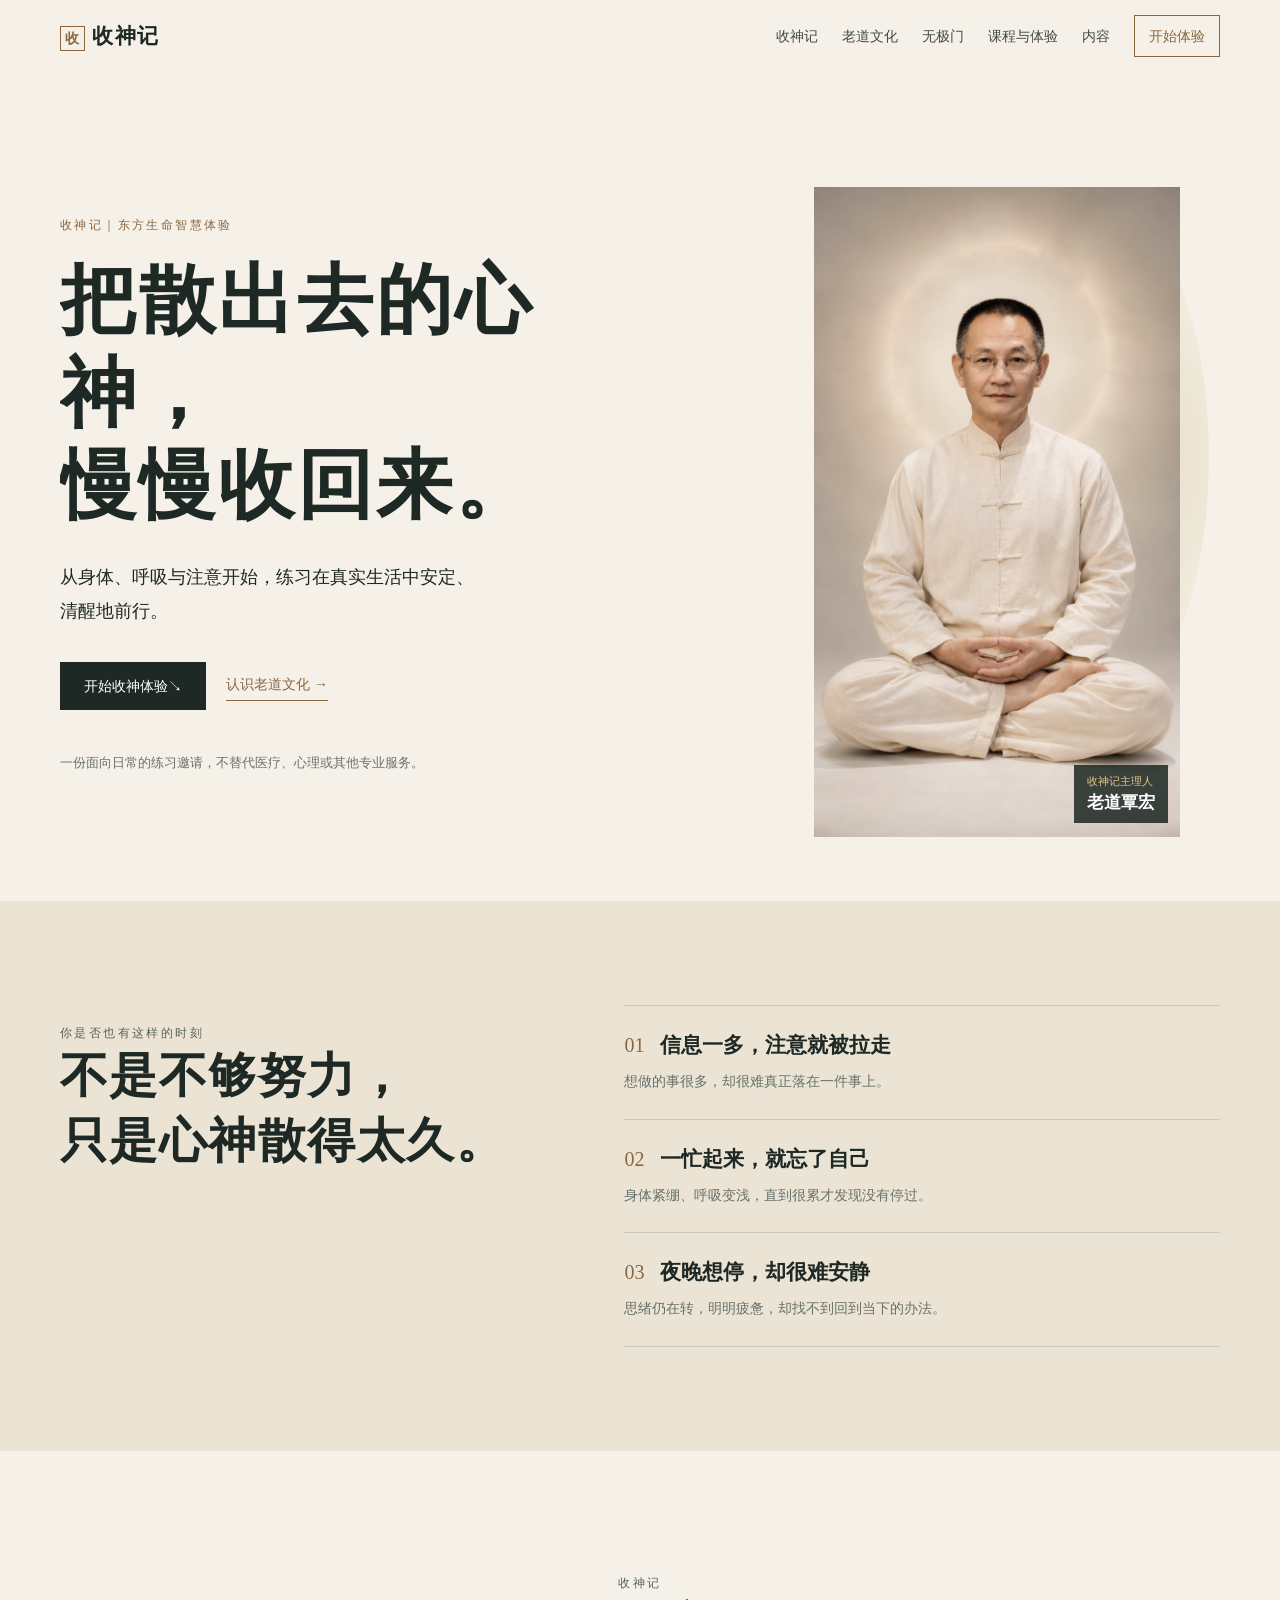
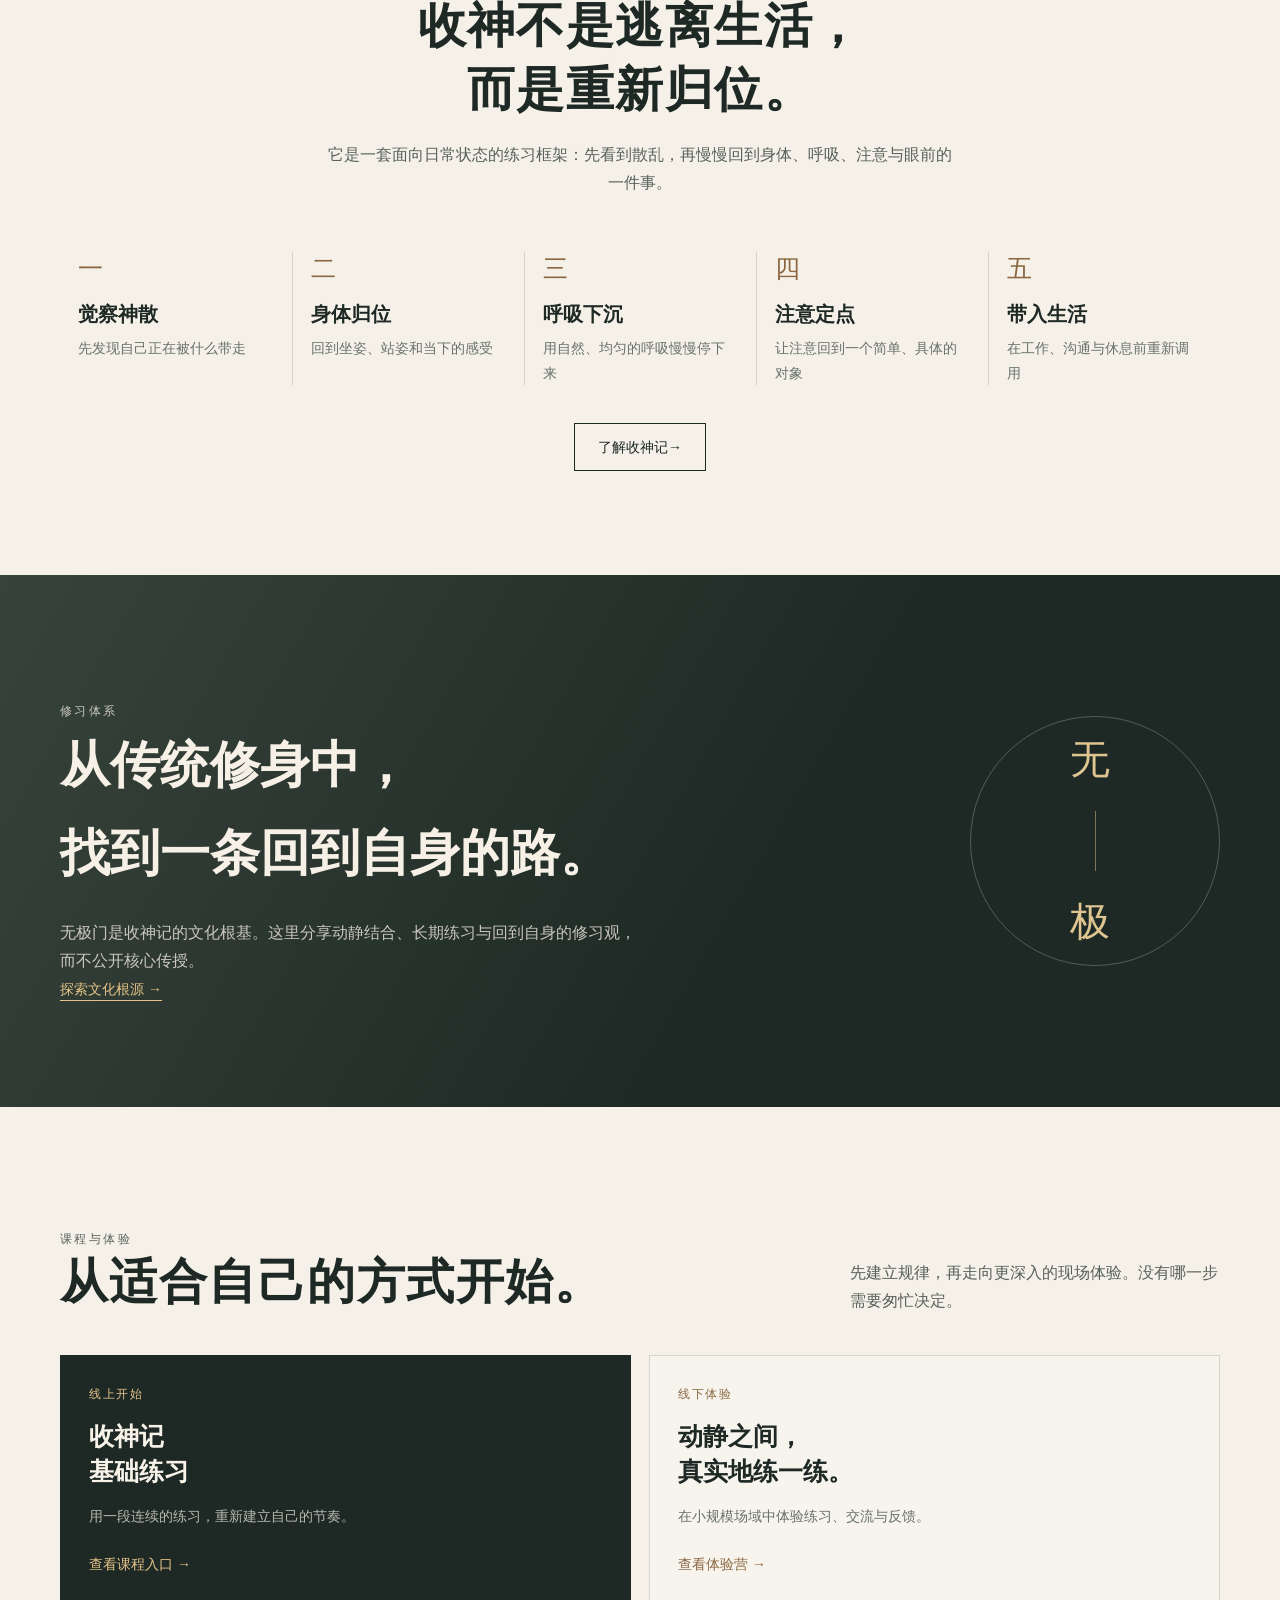
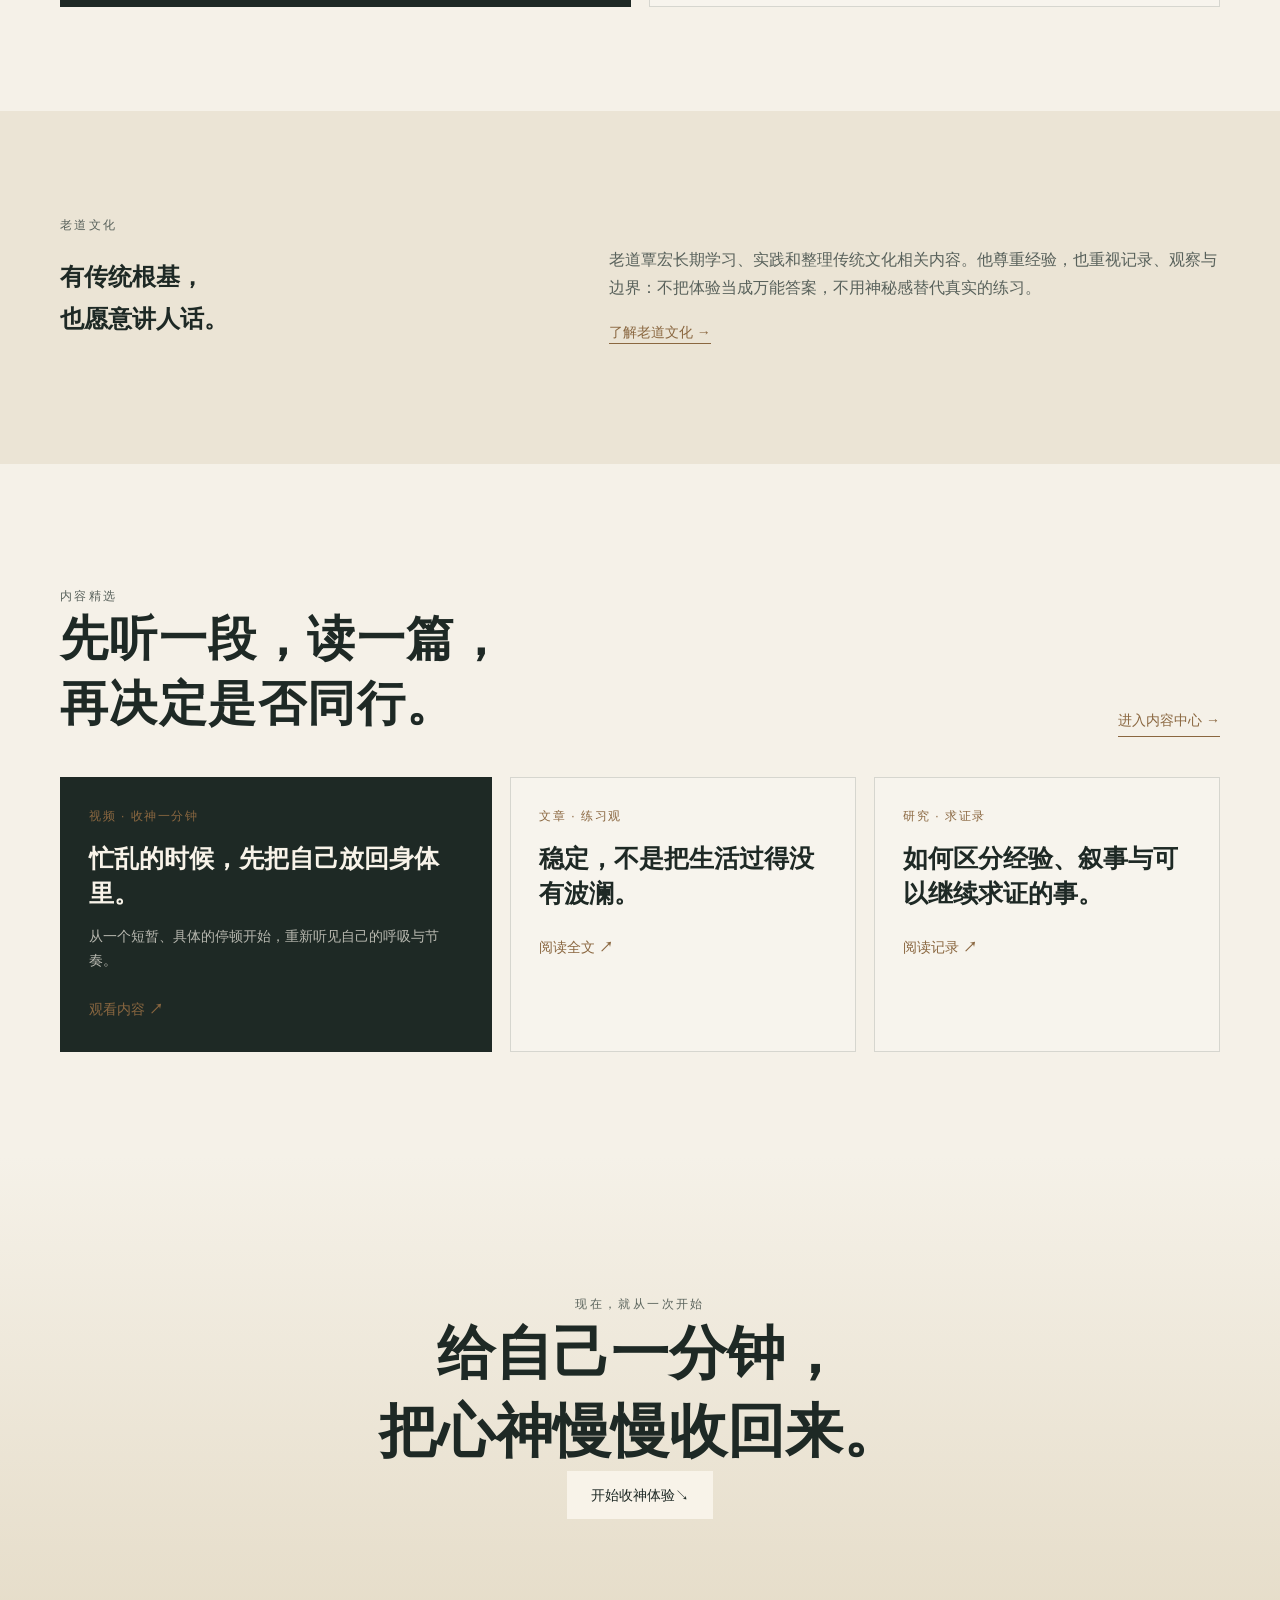
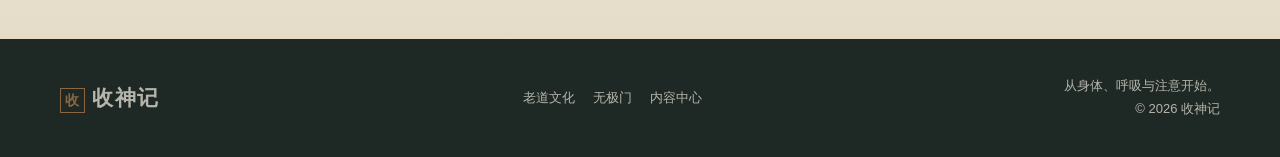
==== commit e8464bd5: "Deploy shoushenji V1.0 test site" ====
--- a/index.html
+++ b/index.html
@@ -1,185 +1,62 @@
-<!DOCTYPE html>
+<!doctype html>
 <html lang="zh-CN">
 <head>
-  <meta charset="UTF-8" />
-  <meta name="viewport" content="width=device-width, initial-scale=1.0" />
-  <meta name="description" content="老道覃宏个人主页：收神记课程、孙储琳老师人体科学研究、传统文化与身心训练实践。" />
-  <title>老道覃宏个人主页</title>
-  <link rel="stylesheet" href="style.css" />
+  <meta charset="utf-8">
+  <meta name="viewport" content="width=device-width, initial-scale=1">
+  <title>收神记｜把散出去的心神，慢慢收回来</title>
+  <meta name="description" content="收神记是老道覃宏主理的东方生命智慧体验。从身体、呼吸与注意开始，练习在真实生活中安定、清醒地前行。">
+  <meta name="author" content="收神记">
+  <meta name="robots" content="index,follow">
+  <link rel="canonical" href="https://shoushenji.cn/">
+  <meta property="og:locale" content="zh_CN">
+  <meta property="og:type" content="website">
+  <meta property="og:site_name" content="收神记">
+  <meta property="og:title" content="收神记｜把散出去的心神，慢慢收回来">
+  <meta property="og:description" content="从身体、呼吸与注意开始，练习在真实生活中安定、清醒地前行。">
+  <meta property="og:url" content="https://shoushenji.cn/">
+  <meta property="og:image" content="https://shoushenji.cn/assets/laodao-seated.jpg">
+  <meta property="og:image:alt" content="收神记主理人老道覃宏">
+  <meta name="twitter:card" content="summary_large_image">
+  <link rel="stylesheet" href="style.css">
+  <link rel="stylesheet" href="overrides.css">
+  <script type="application/ld+json">
+  {"@context":"https://schema.org","@graph":[
+    {"@type":"WebSite","@id":"https://shoushenji.cn/#website","url":"https://shoushenji.cn/","name":"收神记","inLanguage":"zh-CN"},
+    {"@type":"Person","@id":"https://shoushenji.cn/#person","name":"老道覃宏","alternateName":["覃宏","老道"],"url":"https://shoushenji.cn/about/","image":"https://shoushenji.cn/assets/laodao-seated.jpg","description":"收神记主理人，传统文化学习者、长期身心训练实践者与研究记录者。"},
+    {"@type":"WebPage","@id":"https://shoushenji.cn/#webpage","url":"https://shoushenji.cn/","name":"收神记｜把散出去的心神，慢慢收回来","isPartOf":{"@id":"https://shoushenji.cn/#website"},"about":{"@id":"https://shoushenji.cn/#person"},"inLanguage":"zh-CN"}
+  ]}
+  </script>
 </head>
 <body>
-  <header class="site-header">
-    <nav class="nav" aria-label="主导航">
-      <a class="brand" href="#top">老道覃宏</a>
-      <button class="nav-toggle" type="button" aria-expanded="false" aria-controls="navLinks">菜单</button>
-      <div class="nav-links" id="navLinks">
-        <a href="#about">个人介绍</a>
-        <a href="#work">工作展示</a>
-        <a href="#courses">课程体系</a>
-        <a href="#videos">视频内容</a>
-        <a href="#contact">联系咨询</a>
+  <header class="site-header" data-header>
+    <nav class="nav shell" aria-label="主导航">
+      <a class="brand" href="./" aria-label="收神记首页"><span class="brand-mark">收</span><span>收神记</span></a>
+      <button class="nav-toggle" type="button" data-nav-toggle aria-label="展开导航" aria-expanded="false" aria-controls="nav-links"><span>菜单</span><span class="nav-icon" aria-hidden="true"></span></button>
+      <div class="nav-links" data-nav-links id="nav-links">
+        <a href="shoushenji/">收神记</a><a href="about/">老道文化</a><a href="wuji/">无极门</a><a href="courses/">课程与体验</a><a href="insights/">内容</a><a class="nav-cta" href="shoushenji/#experience">开始体验</a>
       </div>
     </nav>
   </header>
-
-  <main id="top">
-    <section class="hero section-band">
-      <div class="hero-copy">
-        <p class="eyebrow">Traditional Culture / Mindful Practice</p>
-        <h1>从身体和呼吸开始，<br>重建稳定的内在秩序。</h1>
-        <p class="hero-text">
-          我是覃宏，长期整理和实践传统文化、身心训练与人体科学相关内容。这个主页用于集中展示我的研究方向、课程体系、视频内容与咨询入口。
-        </p>
-        <div class="actions">
-          <a class="button primary" href="#contact">微信咨询</a>
-          <a class="button" href="#work">查看工作展示</a>
-        </div>
+  <main>
+    <section class="hero shell" id="top">
+      <div class="hero-copy" data-reveal>
+        <p class="eyebrow">收神记｜东方生命智慧体验</p>
+        <h1>把散出去的心神，<br>慢慢收回来。</h1>
+        <p class="hero-lead">从身体、呼吸与注意开始，练习在真实生活中安定、清醒地前行。</p>
+        <div class="actions"><a class="button button-primary" href="shoushenji/#experience">开始收神体验 <span aria-hidden="true">↘</span></a><a class="text-link" href="about/">认识老道文化 <span aria-hidden="true">→</span></a></div>
+        <p class="hero-note">一份面向日常的练习邀请，不替代医疗、心理或其他专业服务。</p>
       </div>
-      <aside class="portrait-card" aria-label="覃宏照片">
-        <img src="assets/laodao-seated.jpg" alt="老道覃宏照片" />
-        <div class="portrait-meta">
-          <strong>老道覃宏</strong>
-          <span>传统文化与身心训练实践者</span>
-        </div>
-      </aside>
+      <figure class="hero-portrait" data-reveal><div class="portrait-aura" aria-hidden="true"></div><img src="assets/laodao-seated.jpg" alt="收神记主理人老道覃宏" fetchpriority="high"><figcaption><span>收神记主理人</span><strong>老道覃宏</strong></figcaption></figure>
     </section>
-
-    <section class="section split" id="about">
-      <div>
-        <p class="eyebrow">ABOUT</p>
-        <h2>个人介绍</h2>
-      </div>
-      <div class="panel prose">
-        <p>
-          我的工作重点，是把传统修身方法、现代人的身心困境和可执行的日常训练连接起来。内容不追求玄虚表达，而是尽量回到身体、呼吸、注意力、觉察和稳定状态本身。
-        </p>
-        <p>
-          当前主要方向包括：收神记课程体系、专注力与觉性训练、传统文化资料整理、人体科学历史案例研究，以及面向普通人的身心实践路径设计。
-        </p>
-      </div>
-    </section>
-
-    <section class="section" id="work">
-      <div class="section-head">
-        <p class="eyebrow">WORK</p>
-        <h2>工作展示</h2>
-        <p class="muted">这里放的是当前最核心的研究、整理和教学工作，后续可以继续扩展为专题页面。</p>
-      </div>
-      <div class="work-grid">
-        <article class="work-card featured">
-          <span class="label">研究专题</span>
-          <h3>孙储琳老师人体科学研究</h3>
-          <p>
-            围绕《我所看到的那一部分世界》建立资料整理、实验项目总表、理论推论摘编、练功方法摘录和教材化总纲。
-          </p>
-          <ul>
-            <li>全文抽取与主题索引</li>
-            <li>功能现象、实验记录与可疑点整理</li>
-            <li>科学家理论级推论与教学转化</li>
-          </ul>
-        </article>
-        <article class="work-card">
-          <span class="label">课程产品</span>
-          <h3>收神记</h3>
-          <p>面向现代人的收心、定神、稳定身心训练，重点解决心散、焦虑、注意力不稳、长期内耗等问题。</p>
-        </article>
-        <article class="work-card">
-          <span class="label">资料整理</span>
-          <h3>传统文化专题库</h3>
-          <p>持续整理祝由、遁术、身心训练、内观修持等资料，形成可检索、可复用、可教学化的本地资料体系。</p>
-        </article>
-        <article class="work-card">
-          <span class="label">内容传播</span>
-          <h3>视频与文章</h3>
-          <p>围绕身心成长、传统文化、课程答疑和研究札记制作短视频、B站内容与公众号文章。</p>
-        </article>
-      </div>
-    </section>
-
-    <section class="section split" id="courses">
-      <div>
-        <p class="eyebrow">COURSES</p>
-        <h2>课程体系</h2>
-      </div>
-      <div class="course-stack">
-        <article class="course-item">
-          <div class="course-index">01</div>
-          <div>
-            <h3>收神记基础课</h3>
-            <p>从身、息、心入手，建立收心、回神、稳定注意力的基础方法。</p>
-          </div>
-        </article>
-        <article class="course-item">
-          <div class="course-index">02</div>
-          <div>
-            <h3>90分钟企业家闭门体验沙龙</h3>
-            <p>适合高压、高决策密度人群，帮助参与者体验快速回到稳定状态的训练路径。</p>
-          </div>
-        </article>
-        <article class="course-item">
-          <div class="course-index">03</div>
-          <div>
-            <h3>21天行动手册</h3>
-            <p>把现场体验转化为日常训练，用固定流程帮助身体和注意力形成新的稳定习惯。</p>
-          </div>
-        </article>
-        <article class="course-item">
-          <div class="course-index">04</div>
-          <div>
-            <h3>课程产品与转化方案</h3>
-            <p>用于线下课、闭门沙龙、线上内容与社群训练的整体课程产品设计。</p>
-          </div>
-        </article>
-      </div>
-    </section>
-
-    <section class="section video-section" id="videos">
-      <div class="section-head">
-        <p class="eyebrow">VIDEOS</p>
-        <h2>视频内容</h2>
-        <p class="muted">后续上传到 B站 的课程片段、研究分享和练习说明，可以继续放在这里。</p>
-      </div>
-      <div class="video-card">
-        <div class="video-frame">
-          <iframe
-            src="https://player.bilibili.com/player.html?isOutside=true&bvid=BV1Ts7A6vEZb&p=1"
-            title="老道覃宏 B站视频"
-            allowfullscreen>
-          </iframe>
-        </div>
-        <div class="video-copy">
-          <h3>B站视频入口</h3>
-          <p>这里已经接入一个 B站视频。以后你只要把新视频的 BV 号给我，就可以继续增加到主页。</p>
-          <a class="button" href="https://www.bilibili.com/video/BV1Ts7A6vEZb/" target="_blank" rel="noopener">打开 B站观看</a>
-        </div>
-      </div>
-    </section>
-
-    <section class="section contact-section" id="contact">
-      <div>
-        <p class="eyebrow">CONTACT</p>
-        <h2>联系咨询</h2>
-        <p class="muted">课程咨询、内容合作、线下课程和研究交流，可通过微信联系。</p>
-      </div>
-      <div class="qr-grid">
-        <article class="qr-card">
-          <img src="assets/wechat-qrcode.jpg" alt="微信二维码" />
-          <h3>微信咨询</h3>
-          <p>扫码添加微信，咨询课程安排与合作事宜。</p>
-        </article>
-        <article class="qr-card">
-          <img src="assets/video-account-qrcode.jpg" alt="视频号二维码" />
-          <h3>视频号 / 内容号</h3>
-          <p>扫码查看短视频内容与后续更新。</p>
-        </article>
-      </div>
-    </section>
+    <section class="section section-soft" aria-labelledby="state-title"><div class="shell section-grid"><div class="section-intro" data-reveal><p class="eyebrow">你是否也有这样的时刻</p><h2 id="state-title">不是不够努力，<br>只是心神散得太久。</h2></div><div class="state-list" data-reveal><article><span>01</span><h3>信息一多，注意就被拉走</h3><p>想做的事很多，却很难真正落在一件事上。</p></article><article><span>02</span><h3>一忙起来，就忘了自己</h3><p>身体紧绷、呼吸变浅，直到很累才发现没有停过。</p></article><article><span>03</span><h3>夜晚想停，却很难安静</h3><p>思绪仍在转，明明疲惫，却找不到回到当下的办法。</p></article></div></div></section>
+    <section class="section shell" aria-labelledby="method-title"><div class="center-intro" data-reveal><p class="eyebrow">收神记</p><h2 id="method-title">收神不是逃离生活，<br>而是重新归位。</h2><p>它是一套面向日常状态的练习框架：先看到散乱，再慢慢回到身体、呼吸、注意与眼前的一件事。</p></div><ol class="steps" data-reveal><li><span>一</span><strong>觉察神散</strong><small>先发现自己正在被什么带走</small></li><li><span>二</span><strong>身体归位</strong><small>回到坐姿、站姿和当下的感受</small></li><li><span>三</span><strong>呼吸下沉</strong><small>用自然、均匀的呼吸慢慢停下来</small></li><li><span>四</span><strong>注意定点</strong><small>让注意回到一个简单、具体的对象</small></li><li><span>五</span><strong>带入生活</strong><small>在工作、沟通与休息前重新调用</small></li></ol><div class="center-action" data-reveal><a class="button button-outline" href="shoushenji/">了解收神记 <span aria-hidden="true">→</span></a></div></section>
+    <section class="section root-section"><div class="shell root-card" data-reveal><div class="root-copy"><p class="eyebrow">修习体系</p><h2>从传统修身中，<br>找到一条回到自身的路。</h2><p>无极门是收神记的文化根基。这里分享动静结合、长期练习与回到自身的修习观，而不公开核心传授。</p><a class="text-link" href="wuji/">探索文化根源 <span aria-hidden="true">→</span></a></div><div class="root-symbol" aria-hidden="true"><span>无</span><i></i><span>极</span></div></div></section>
+    <section class="section shell" aria-labelledby="entry-title"><div class="section-heading" data-reveal><div><p class="eyebrow">课程与体验</p><h2 id="entry-title">从适合自己的方式开始。</h2></div><p>先建立规律，再走向更深入的现场体验。没有哪一步需要匆忙决定。</p></div><div class="entry-grid" data-reveal><article class="entry-card entry-card-dark"><p>线上开始</p><h3>收神记<br>基础练习</h3><span>用一段连续的练习，重新建立自己的节奏。</span><a href="courses/">查看课程入口 <b aria-hidden="true">→</b></a></article><article class="entry-card"><p>线下体验</p><h3>动静之间，<br>真实地练一练。</h3><span>在小规模场域中体验练习、交流与反馈。</span><a href="retreat/">查看体验营 <b aria-hidden="true">→</b></a></article></div></section>
+    <section class="section section-soft" aria-labelledby="about-title"><div class="shell about-strip" data-reveal><div><p class="eyebrow">老道文化</p><h2 id="about-title">有传统根基，<br>也愿意讲人话。</h2></div><div><p>老道覃宏长期学习、实践和整理传统文化相关内容。他尊重经验，也重视记录、观察与边界：不把体验当成万能答案，不用神秘感替代真实的练习。</p><a class="text-link" href="about/">了解老道文化 <span aria-hidden="true">→</span></a></div></div></section>
+    <section class="section shell" aria-labelledby="insight-title"><div class="section-heading" data-reveal><div><p class="eyebrow">内容精选</p><h2 id="insight-title">先听一段，读一篇，<br>再决定是否同行。</h2></div><a class="text-link" href="insights/">进入内容中心 <span aria-hidden="true">→</span></a></div><div class="content-grid" data-reveal><article class="content-card featured-content"><span>视频 · 收神一分钟</span><h3>忙乱的时候，先把自己放回身体里。</h3><p>从一个短暂、具体的停顿开始，重新听见自己的呼吸与节奏。</p><a href="insights/">观看内容 <b aria-hidden="true">↗</b></a></article><article class="content-card"><span>文章 · 练习观</span><h3>稳定，不是把生活过得没有波澜。</h3><a href="insights/">阅读全文 <b aria-hidden="true">↗</b></a></article><article class="content-card"><span>研究 · 求证录</span><h3>如何区分经验、叙事与可以继续求证的事。</h3><a href="insights/">阅读记录 <b aria-hidden="true">↗</b></a></article></div></section>
+    <section class="closing"><div class="shell closing-inner" data-reveal><p class="eyebrow">现在，就从一次开始</p><h2>给自己一分钟，<br>把心神慢慢收回来。</h2><a class="button button-light" href="shoushenji/#experience">开始收神体验 <span aria-hidden="true">↘</span></a></div></section>
   </main>
-
-  <footer class="footer">
-    <p>老道覃宏个人主页 · 传统文化与身心训练</p>
-  </footer>
-
+  <footer class="footer"><div class="shell footer-grid"><a class="brand" href="./"><span class="brand-mark">收</span><span>收神记</span></a><div><a href="about/">老道文化</a><a href="wuji/">无极门</a><a href="insights/">内容中心</a></div><p>从身体、呼吸与注意开始。<br>© <span data-year></span> 收神记</p></div></footer>
   <script src="script.js"></script>
 </body>
 </html>
--- a/style.css
+++ b/style.css
@@ -1,464 +1 @@
-:root {
-  --bg: #101411;
-  --bg-soft: #171d18;
-  --ink: #f5efe4;
-  --muted: #c9c0b1;
-  --line: rgba(245, 239, 228, 0.14);
-  --gold: #c7a35a;
-  --gold-soft: rgba(199, 163, 90, 0.16);
-  --green: #658d67;
-  --card: rgba(247, 240, 227, 0.06);
-  --card-strong: rgba(247, 240, 227, 0.1);
-  --shadow: rgba(0, 0, 0, 0.28);
-}
-
-* {
-  box-sizing: border-box;
-}
-
-html {
-  scroll-behavior: smooth;
-}
-
-body {
-  margin: 0;
-  color: var(--ink);
-  font-family: "Noto Sans SC", "PingFang SC", "Microsoft YaHei", Arial, sans-serif;
-  line-height: 1.75;
-  background:
-    linear-gradient(rgba(245, 239, 228, 0.035) 1px, transparent 1px),
-    linear-gradient(90deg, rgba(245, 239, 228, 0.028) 1px, transparent 1px),
-    radial-gradient(circle at 12% 4%, rgba(159, 58, 44, 0.2), transparent 30%),
-    radial-gradient(circle at 92% 12%, rgba(101, 141, 103, 0.2), transparent 35%),
-    var(--bg);
-  background-size: 36px 36px, 36px 36px, 100% 760px, 100% 760px, auto;
-  overflow-x: hidden;
-}
-
-main {
-  overflow-x: hidden;
-}
-
-img,
-iframe {
-  max-width: 100%;
-}
-
-a {
-  color: inherit;
-}
-
-.site-header {
-  position: sticky;
-  top: 0;
-  z-index: 20;
-  border-bottom: 1px solid var(--line);
-  background: rgba(16, 20, 17, 0.9);
-  backdrop-filter: blur(14px);
-}
-
-.nav {
-  display: flex;
-  align-items: center;
-  justify-content: space-between;
-  gap: 18px;
-  max-width: 1180px;
-  margin: 0 auto;
-  padding: 14px 24px;
-}
-
-.brand {
-  color: var(--gold);
-  font-family: "Songti SC", "STSong", "Noto Serif SC", serif;
-  font-size: 20px;
-  font-weight: 800;
-  letter-spacing: 0.08em;
-  text-decoration: none;
-  white-space: nowrap;
-}
-
-.nav-links {
-  display: flex;
-  align-items: center;
-  justify-content: flex-end;
-  gap: 10px;
-  flex-wrap: wrap;
-}
-
-.nav-links a,
-.nav-toggle,
-.button {
-  border: 1px solid rgba(199, 163, 90, 0.42);
-  border-radius: 999px;
-  background: rgba(247, 240, 227, 0.055);
-  color: var(--ink);
-  text-decoration: none;
-  font: inherit;
-  font-weight: 800;
-}
-
-.nav-links a,
-.nav-toggle {
-  padding: 7px 13px;
-  font-size: 14px;
-}
-
-.nav-toggle {
-  display: none;
-}
-
-.nav-links a:hover,
-.nav-toggle:hover,
-.button:hover,
-.button.primary {
-  background: var(--gold);
-  color: #181611;
-}
-
-.section-band,
-.section {
-  max-width: 1180px;
-  margin: 0 auto;
-  padding: 76px 24px;
-}
-
-.hero {
-  display: grid;
-  grid-template-columns: minmax(0, 1fr) minmax(260px, 360px);
-  gap: 44px;
-  align-items: center;
-  min-height: calc(100vh - 70px);
-}
-
-.eyebrow {
-  margin: 0 0 12px;
-  color: var(--gold);
-  font-size: 13px;
-  font-weight: 900;
-  letter-spacing: 0.14em;
-  text-transform: uppercase;
-}
-
-h1,
-h2,
-h3,
-p,
-li {
-  overflow-wrap: anywhere;
-}
-
-h1 {
-  max-width: 760px;
-  margin: 0;
-  font-family: "Songti SC", "STSong", "Noto Serif SC", serif;
-  font-size: clamp(40px, 6vw, 76px);
-  line-height: 1.16;
-  letter-spacing: 0.02em;
-}
-
-h2 {
-  margin: 0 0 18px;
-  font-family: "Songti SC", "STSong", "Noto Serif SC", serif;
-  font-size: clamp(30px, 4vw, 50px);
-  line-height: 1.25;
-}
-
-h3 {
-  margin: 0 0 10px;
-  font-size: 22px;
-  line-height: 1.35;
-}
-
-p {
-  margin: 0 0 14px;
-}
-
-.hero-text,
-.muted {
-  color: var(--muted);
-}
-
-.hero-text {
-  max-width: 760px;
-  margin: 22px 0 0;
-  font-size: 20px;
-}
-
-.actions {
-  display: flex;
-  align-items: center;
-  gap: 12px;
-  flex-wrap: wrap;
-  margin-top: 30px;
-}
-
-.button {
-  display: inline-flex;
-  align-items: center;
-  justify-content: center;
-  min-height: 46px;
-  padding: 0 20px;
-}
-
-.portrait-card,
-.panel,
-.work-card,
-.course-item,
-.video-card,
-.qr-card {
-  border: 1px solid var(--line);
-  background: var(--card);
-  box-shadow: 0 18px 48px var(--shadow);
-  backdrop-filter: blur(8px);
-}
-
-.portrait-card {
-  padding: 18px;
-}
-
-.portrait-card img {
-  display: block;
-  width: 100%;
-  aspect-ratio: 4 / 5;
-  object-fit: cover;
-  object-position: center top;
-}
-
-.portrait-meta {
-  display: grid;
-  gap: 4px;
-  margin-top: 14px;
-  color: var(--muted);
-  font-size: 14px;
-}
-
-.portrait-meta strong {
-  color: var(--gold);
-  font-size: 18px;
-}
-
-.split,
-.contact-section {
-  display: grid;
-  grid-template-columns: 320px minmax(0, 1fr);
-  gap: 32px;
-  align-items: start;
-}
-
-.panel,
-.work-card,
-.course-item,
-.video-card,
-.qr-card {
-  padding: 26px;
-}
-
-.prose {
-  font-size: 18px;
-}
-
-.section-head {
-  max-width: 760px;
-  margin-bottom: 28px;
-}
-
-.work-grid {
-  display: grid;
-  grid-template-columns: repeat(3, minmax(0, 1fr));
-  gap: 18px;
-}
-
-.work-card {
-  min-height: 260px;
-}
-
-.work-card.featured {
-  grid-column: span 2;
-  background: linear-gradient(135deg, rgba(199, 163, 90, 0.17), rgba(247, 240, 227, 0.06));
-}
-
-.label {
-  display: inline-flex;
-  margin-bottom: 18px;
-  padding: 4px 10px;
-  border: 1px solid rgba(199, 163, 90, 0.4);
-  border-radius: 999px;
-  color: var(--gold);
-  font-size: 13px;
-  font-weight: 900;
-}
-
-ul {
-  margin: 16px 0 0;
-  padding-left: 1.2em;
-  color: var(--muted);
-}
-
-.course-stack {
-  display: grid;
-  gap: 14px;
-}
-
-.course-item {
-  display: grid;
-  grid-template-columns: 58px minmax(0, 1fr);
-  gap: 18px;
-  align-items: start;
-}
-
-.course-index {
-  display: grid;
-  place-items: center;
-  width: 50px;
-  height: 50px;
-  border-radius: 50%;
-  background: var(--gold-soft);
-  color: var(--gold);
-  font-weight: 900;
-}
-
-.video-card {
-  display: grid;
-  grid-template-columns: minmax(0, 1.35fr) minmax(260px, 0.65fr);
-  gap: 24px;
-  align-items: center;
-}
-
-.video-frame {
-  position: relative;
-  width: 100%;
-  aspect-ratio: 16 / 9;
-  overflow: hidden;
-  background: #050605;
-}
-
-.video-frame iframe {
-  position: absolute;
-  inset: 0;
-  width: 100%;
-  height: 100%;
-  border: 0;
-}
-
-.qr-grid {
-  display: grid;
-  grid-template-columns: repeat(2, minmax(0, 1fr));
-  gap: 20px;
-}
-
-.qr-card {
-  text-align: center;
-}
-
-.qr-card img {
-  display: block;
-  width: min(100%, 280px);
-  aspect-ratio: 1 / 1;
-  margin: 0 auto 18px;
-  padding: 14px;
-  background: #f7f0e3;
-  object-fit: contain;
-}
-
-.footer {
-  max-width: 1180px;
-  margin: 0 auto;
-  padding: 30px 24px 48px;
-  border-top: 1px solid var(--line);
-  color: var(--muted);
-  text-align: center;
-}
-
-@media (max-width: 900px) {
-  .hero,
-  .split,
-  .contact-section,
-  .video-card {
-    grid-template-columns: 1fr;
-  }
-
-  .work-grid {
-    grid-template-columns: repeat(2, minmax(0, 1fr));
-  }
-
-  .work-card.featured {
-    grid-column: span 2;
-  }
-}
-
-@media (max-width: 700px) {
-  .nav {
-    align-items: flex-start;
-    width: 100%;
-    padding: 12px 18px;
-  }
-
-  .nav-toggle {
-    display: inline-flex;
-    flex: 0 0 auto;
-  }
-
-  .nav-links {
-    display: none;
-    position: absolute;
-    top: 58px;
-    left: 18px;
-    right: 18px;
-    padding: 12px;
-    border: 1px solid var(--line);
-    background: rgba(16, 20, 17, 0.96);
-  }
-
-  .nav-links.is-open {
-    display: grid;
-    grid-template-columns: 1fr 1fr;
-  }
-
-  .section-band,
-  .section {
-    padding: 52px 18px;
-  }
-
-  .hero {
-    min-height: auto;
-    gap: 28px;
-  }
-
-  h1 {
-    max-width: 100%;
-    font-size: clamp(28px, 7.6vw, 32px);
-    letter-spacing: 0;
-    word-break: break-all;
-  }
-
-  .eyebrow {
-    font-size: 12px;
-    letter-spacing: 0.08em;
-    line-height: 1.5;
-    overflow-wrap: anywhere;
-  }
-
-  .hero-text,
-  .prose {
-    font-size: 17px;
-  }
-
-  .work-grid,
-  .qr-grid {
-    grid-template-columns: 1fr;
-  }
-
-  .work-card.featured {
-    grid-column: span 1;
-  }
-
-  .course-item {
-    grid-template-columns: 48px minmax(0, 1fr);
-    gap: 14px;
-  }
-
-  .course-index {
-    width: 42px;
-    height: 42px;
-  }
-}
+:root{--paper:#f5f1e8;--paper-deep:#ebe4d5;--ink:#1e2925;--moss:#667562;--tea:#8a6740;--line:rgba(30,41,37,.15);--muted:#68716b;--serif:"Songti SC","STSong","Noto Serif SC",serif;--sans:-apple-system,BlinkMacSystemFont,"PingFang SC","Microsoft YaHei",sans-serif;--shell:1160px}*{box-sizing:border-box}html{scroll-behavior:smooth}body{margin:0;background:var(--paper);color:var(--ink);font-family:var(--sans);font-size:16px;line-height:1.75;-webkit-font-smoothing:antialiased}a{color:inherit;text-decoration:none}img{display:block;max-width:100%}.shell{width:min(calc(100% - 40px),var(--shell));margin:auto}.site-header{position:sticky;top:0;z-index:20;border-bottom:1px solid transparent;transition:.25s;background:rgba(245,241,232,.84);backdrop-filter:blur(14px)}.site-header.is-scrolled{border-color:var(--line);box-shadow:0 3px 18px rgba(30,41,37,.05)}.nav{height:72px;display:flex;align-items:center;justify-content:space-between;gap:24px}.brand{font-family:var(--serif);font-size:21px;font-weight:700;letter-spacing:.08em;white-space:nowrap}.brand small{margin-left:8px;color:var(--tea);font-family:var(--sans);font-size:11px;letter-spacing:.15em}.nav-links{display:flex;align-items:center;gap:24px;font-size:14px}.nav-links a:not(.nav-cta){color:#424b46}.nav-links a:hover{color:var(--tea)}.nav-cta{padding:8px 14px;border:1px solid var(--tea);color:var(--tea)!important}.nav-toggle{display:none;border:0;background:transparent;padding:7px}.nav-icon,.nav-icon:before,.nav-icon:after{display:block;width:22px;height:1px;background:var(--ink);content:"";transition:.2s}.nav-icon:before{transform:translateY(-6px)}.nav-icon:after{transform:translateY(5px)}.nav-toggle[aria-expanded="true"] .nav-icon{background:transparent}.nav-toggle[aria-expanded="true"] .nav-icon:before{transform:rotate(45deg)}.nav-toggle[aria-expanded="true"] .nav-icon:after{transform:rotate(-45deg) translate(1px,-1px)}.hero{min-height:calc(100svh - 72px);display:grid;grid-template-columns:minmax(0,1fr) minmax(300px,.8fr);align-items:center;gap:8vw;padding:64px 0 48px;overflow:hidden}.eyebrow{margin:0 0 18px;color:var(--tea);font-size:12px;letter-spacing:.2em}.hero h1,.page-hero h1{max-width:640px;margin:0;font-family:var(--serif);font-size:clamp(42px,6vw,76px);font-weight:600;line-height:1.22;letter-spacing:.04em}.hero-lead{max-width:420px;margin:28px 0 0;font-size:18px;line-height:1.9}.hero-lead span{display:block;color:var(--muted);font-size:15px}.actions{display:flex;flex-wrap:wrap;align-items:center;gap:20px;margin-top:34px}.button{display:inline-flex;align-items:center;justify-content:center;min-height:48px;padding:0 23px;background:var(--ink);border:1px solid var(--ink);color:#fff;font-size:14px;transition:.2s}.button:hover{background:#33453d;border-color:#33453d;transform:translateY(-1px)}.button-outline{background:transparent;color:var(--ink)}.button-outline:hover{background:var(--ink);color:#fff}.text-link{border-bottom:1px solid var(--tea);padding-bottom:3px;color:var(--tea);font-size:14px}.hero-note{margin:42px 0 0;color:var(--muted);font-size:13px}.hero-portrait{position:relative;align-self:end;max-width:470px;justify-self:end}.hero-portrait img{position:relative;z-index:1;width:100%;max-height:650px;object-fit:cover;object-position:center 18%;filter:saturate(.78) contrast(.96)}.portrait-aura{position:absolute;inset:-8% -8% 9% 10%;border-radius:50%;background:radial-gradient(circle,#d8c8a2 0,rgba(216,200,162,.36) 38%,transparent 70%)}.section{padding:104px 0}.section-soft{background:var(--paper-deep)}.section-grid{display:grid;grid-template-columns:.86fr 1.14fr;gap:9vw;align-items:start}.section-label{margin:0 0 13px;color:var(--tea);font-size:12px;letter-spacing:.18em}.section-intro h2,.section-heading h2,.center-intro h2{margin:0;font-family:var(--serif);font-size:clamp(30px,4vw,48px);font-weight:600;line-height:1.35;letter-spacing:.03em}.section-intro p,.section-heading p,.center-intro p{margin:18px 0 0;color:#58615b}.state-list{border-top:1px solid var(--line)}.state-list article{padding:25px 0;border-bottom:1px solid var(--line)}.state-list strong{display:block;font-family:var(--serif);font-size:21px;font-weight:600}.state-list p{margin:8px 0 0;color:var(--muted);font-size:14px}.center-intro{text-align:center;max-width:630px;margin:auto}.steps{display:grid;grid-template-columns:repeat(5,1fr);gap:0;margin-top:55px}.step{position:relative;padding:0 18px;border-left:1px solid var(--line)}.step:first-child{border-left:0}.step b{display:block;margin-bottom:16px;color:var(--tea);font-family:var(--serif);font-size:25px;font-weight:400}.step h3{margin:0;font-family:var(--serif);font-size:21px}.step p{margin:8px 0 0;color:var(--muted);font-size:14px}.center-action{text-align:center;margin:38px 0 0}.root-section{position:relative;overflow:hidden;background:var(--ink);color:#f6f0e6}.root-section:before{position:absolute;content:"";inset:0;background:linear-gradient(120deg,rgba(101,117,98,.35),transparent 60%)}.root-card{position:relative;display:grid;grid-template-columns:1.1fr .9fr;gap:60px;align-items:center}.root-copy h2{margin:0;font-family:var(--serif);font-size:clamp(34px,4vw,50px);font-weight:600}.root-copy p{max-width:590px;margin:22px 0 0;color:rgba(246,240,230,.78)}.root-copy .text-link{color:#e5c389;border-color:#e5c389}.root-symbol{justify-self:end;width:250px;aspect-ratio:1;border:1px solid rgba(246,240,230,.25);border-radius:50%;display:grid;place-items:center;color:#dfc590;font-family:var(--serif);font-size:40px;letter-spacing:.25em}.section-heading{max-width:630px}.entry-grid,.content-grid,.principle-grid,.course-grid{display:grid;grid-template-columns:repeat(3,1fr);gap:18px;margin-top:40px}.entry-card,.content-card,.principle-card,.course-card,.practice-box,.notice,.research-note,.form-placeholder{border:1px solid var(--line);background:rgba(255,255,255,.2);padding:28px;transition:.2s}.entry-card:hover,.content-card:hover{transform:translateY(-3px);border-color:rgba(138,103,64,.55)}.card-kicker{margin:0 0 14px;color:var(--tea);font-size:12px;letter-spacing:.13em}.entry-card h3,.content-card h3,.principle-card h3,.course-card h3{margin:0;font-family:var(--serif);font-size:25px;font-weight:600;line-height:1.4}.entry-card p,.content-card p,.principle-card p,.course-card p{margin:13px 0 0;color:var(--muted);font-size:14px}.card-link{display:inline-block;margin-top:22px;color:var(--tea);font-size:14px}.about-strip{display:grid;grid-template-columns:.83fr 1.17fr;gap:9vw;align-items:center}.about-strip figure{margin:0}.about-strip img{width:100%;height:480px;object-fit:cover;object-position:center 18%;filter:saturate(.66)}.about-copy h2{margin:0;font-family:var(--serif);font-size:clamp(30px,4vw,48px);font-weight:600}.about-copy p{color:#58615b}.content-grid{grid-template-columns:1.25fr 1fr 1fr}.featured-content{background:var(--ink);color:#f8f3e9}.featured-content p{color:rgba(248,243,233,.7)}.featured-content .card-kicker,.featured-content .card-link{color:#e5c389}.closing{text-align:center;padding:120px 0;background:linear-gradient(180deg,var(--paper),#e5dcc8)}.closing h2{max-width:650px;margin:0 auto;font-family:var(--serif);font-size:clamp(34px,5vw,58px);font-weight:600;line-height:1.35}.closing p{margin:18px auto 0;max-width:470px;color:#5b645d}.site-footer{padding:36px 0;background:var(--ink);color:rgba(246,240,230,.7);font-size:13px}.footer-inner{display:flex;justify-content:space-between;gap:20px}.footer-inner p{margin:0}.footer-links{display:flex;gap:18px}.page-hero{padding:104px 0 75px;background:linear-gradient(135deg,#e9e0cd,transparent)}.page-hero .page-lead{max-width:650px;margin:24px 0 0;color:#535e57;font-size:18px}.page-hero .hero-note{margin-top:24px}.prose-layout{display:grid;grid-template-columns:minmax(0,1fr) 280px;gap:8vw}.prose-layout main p{margin:0 0 22px;color:#4f5953}.prose-layout h2{margin:42px 0 18px;font-family:var(--serif);font-size:30px}.side-note{height:max-content;padding:26px;border-top:2px solid var(--tea);background:rgba(138,103,64,.08);font-size:14px}.side-note strong{display:block;margin-bottom:8px;color:var(--tea)}.timeline{margin:0;padding:0;list-style:none;border-left:1px solid var(--line)}.timeline li{position:relative;padding:0 0 28px 27px}.timeline li:before{position:absolute;left:-5px;top:9px;width:9px;height:9px;border-radius:50%;background:var(--tea);content:""}.timeline span{display:block;color:var(--tea);font-size:13px}.list-check{list-style:none;padding:0;margin:22px 0}.list-check li{position:relative;padding:10px 0 10px 24px;border-bottom:1px solid var(--line)}.list-check li:before{position:absolute;left:0;color:var(--tea);content:"·";font-size:25px;line-height:1.3}.practice-box h2,.notice h2,.research-note h2,.form-placeholder h2{margin:0;font-family:var(--serif);font-size:27px}.practice-box p,.notice p,.research-note p,.form-placeholder p{color:var(--muted)}.practice-steps{counter-reset:item;margin:20px 0 0;padding:0;list-style:none}.practice-steps li{counter-increment:item;position:relative;padding:15px 0 15px 38px;border-bottom:1px solid var(--line)}.practice-steps li:before{position:absolute;left:0;color:var(--tea);content:counter(item,decimal-leading-zero);font-family:var(--serif)}.notice{margin-top:28px;background:#f2eadc}.research-note{margin-top:30px;background:rgba(102,117,98,.1)}.article-list{margin-top:35px;border-top:1px solid var(--line)}.article-list article{display:grid;grid-template-columns:110px 1fr auto;align-items:center;gap:20px;padding:22px 0;border-bottom:1px solid var(--line)}.article-list time{color:var(--tea);font-size:13px}.article-list h3{margin:0;font-family:var(--serif);font-size:23px}.article-list p{margin:5px 0 0;color:var(--muted);font-size:14px}.form-placeholder{text-align:center;margin:40px auto 0;max-width:620px}.form-placeholder .button{margin-top:10px}[data-reveal]{opacity:0;transform:translateY(16px);transition:opacity .65s ease,transform .65s ease}[data-reveal].is-visible{opacity:1;transform:none}@media(max-width:760px){.shell{width:min(calc(100% - 32px),var(--shell))}.nav{height:64px}.brand{font-size:19px}.brand small{display:none}.nav-toggle{display:block}.nav-links{position:absolute;top:64px;left:0;right:0;display:none;padding:18px 16px 22px;border-bottom:1px solid var(--line);background:var(--paper);box-shadow:0 14px 20px rgba(30,41,37,.08);align-items:stretch;gap:0;flex-direction:column}.nav-links.is-open{display:flex}.nav-links a{padding:11px 4px}.nav-cta{text-align:center;margin-top:9px}.hero{min-height:auto;display:flex;flex-direction:column;align-items:stretch;gap:35px;padding:57px 0 45px}.hero-copy{order:0}.hero h1,.page-hero h1{font-size:42px}.hero-lead{font-size:16px;margin-top:24px}.hero-portrait{order:1;width:84%;max-width:390px;align-self:center}.hero-portrait img{max-height:500px}.hero-note{margin-top:27px}.section{padding:68px 0}.section-grid,.root-card,.about-strip,.prose-layout{grid-template-columns:1fr;gap:34px}.steps{grid-template-columns:1fr 1fr;gap:0;margin-top:38px}.step{padding:18px 13px;border-top:1px solid var(--line);border-left:0}.step:first-child{border-top:0}.root-symbol{justify-self:center;order:-1;width:170px;font-size:29px}.entry-grid,.content-grid,.principle-grid,.course-grid{grid-template-columns:1fr;margin-top:30px}.entry-card,.content-card,.principle-card,.course-card{padding:24px}.about-strip img{height:370px}.closing{padding:80px 0}.footer-inner{flex-direction:column}.page-hero{padding:73px 0 56px}.page-hero .page-lead{font-size:16px}.prose-layout h2{margin-top:35px;font-size:27px}.article-list article{grid-template-columns:1fr;gap:4px}.article-list .card-link{margin-top:7px}.actions{gap:16px}.button{width:100%}.text-link{width:max-content}.section-heading h2,.section-intro h2,.center-intro h2{font-size:32px}}@media(prefers-reduced-motion:reduce){html{scroll-behavior:auto}*,*:before,*:after{transition:none!important}}
--- a/overrides.css
+++ b/overrides.css
@@ -0,0 +1 @@
+.brand-mark{display:inline-grid;place-items:center;width:25px;height:25px;margin-right:7px;border:1px solid var(--tea);color:var(--tea);font-size:14px}.nav-toggle>span:first-child{font:12px var(--sans);margin-right:8px}.hero-portrait figcaption{position:absolute;right:12px;bottom:14px;z-index:2;padding:10px 13px;background:rgba(30,41,37,.86);color:#fff;line-height:1.25}.hero-portrait figcaption span{display:block;font-size:11px;color:#e5c389}.hero-portrait figcaption strong{display:block;margin-top:3px;font-family:var(--serif);font-size:17px}.state-list article>span{color:var(--tea);font:20px var(--serif)}.state-list h3{display:inline;margin-left:16px;font:600 21px var(--serif)}.steps{padding:0;list-style:none}.steps li{padding:0 18px;border-left:1px solid var(--line)}.steps li:first-child{border-left:0}.steps li span{display:block;margin-bottom:16px;color:var(--tea);font:25px var(--serif)}.steps li strong{display:block;font:600 20px var(--serif)}.steps li small{display:block;margin-top:8px;color:var(--muted);font-size:14px}.section-heading{display:flex;justify-content:space-between;gap:40px;max-width:none;align-items:end}.section-heading>p{max-width:370px}.entry-grid{grid-template-columns:repeat(2,1fr)}.entry-card>p,.content-card>span{display:block;margin:0 0 14px;color:var(--tea);font-size:12px;letter-spacing:.13em}.entry-card>span{display:block;margin-top:15px;color:var(--muted);font-size:14px}.entry-card>a,.content-card>a{display:inline-block;margin-top:24px;color:var(--tea);font-size:14px}.entry-card-dark{background:var(--ink);color:#f8f3e9}.entry-card-dark>p,.entry-card-dark>a{color:#e5c389}.entry-card-dark>span{color:rgba(248,243,233,.7)}.root-symbol i{display:block;width:1px;height:60px;background:rgba(223,197,144,.5)}.about-strip>div p{color:#58615b}.footer{padding:36px 0;background:var(--ink);color:rgba(246,240,230,.7);font-size:13px}.footer-grid{display:flex;align-items:center;justify-content:space-between;gap:24px}.footer-grid>div{display:flex;gap:18px}.footer-grid p{margin:0;text-align:right}.button-light{background:#f8f3e9;color:var(--ink);border-color:#f8f3e9}.button-light:hover{background:#e5c389;border-color:#e5c389}@media(max-width:760px){.nav-toggle>span:first-child{display:inline-block}.steps li{padding:18px 13px;border-top:1px solid var(--line);border-left:0}.steps li:first-child{border-top:0}.section-heading{display:block}.section-heading>p{margin-top:16px}.footer-grid{align-items:flex-start;flex-direction:column}.footer-grid p{text-align:left}.hero-portrait figcaption{right:8px;bottom:8px}.entry-grid{grid-template-columns:1fr}}
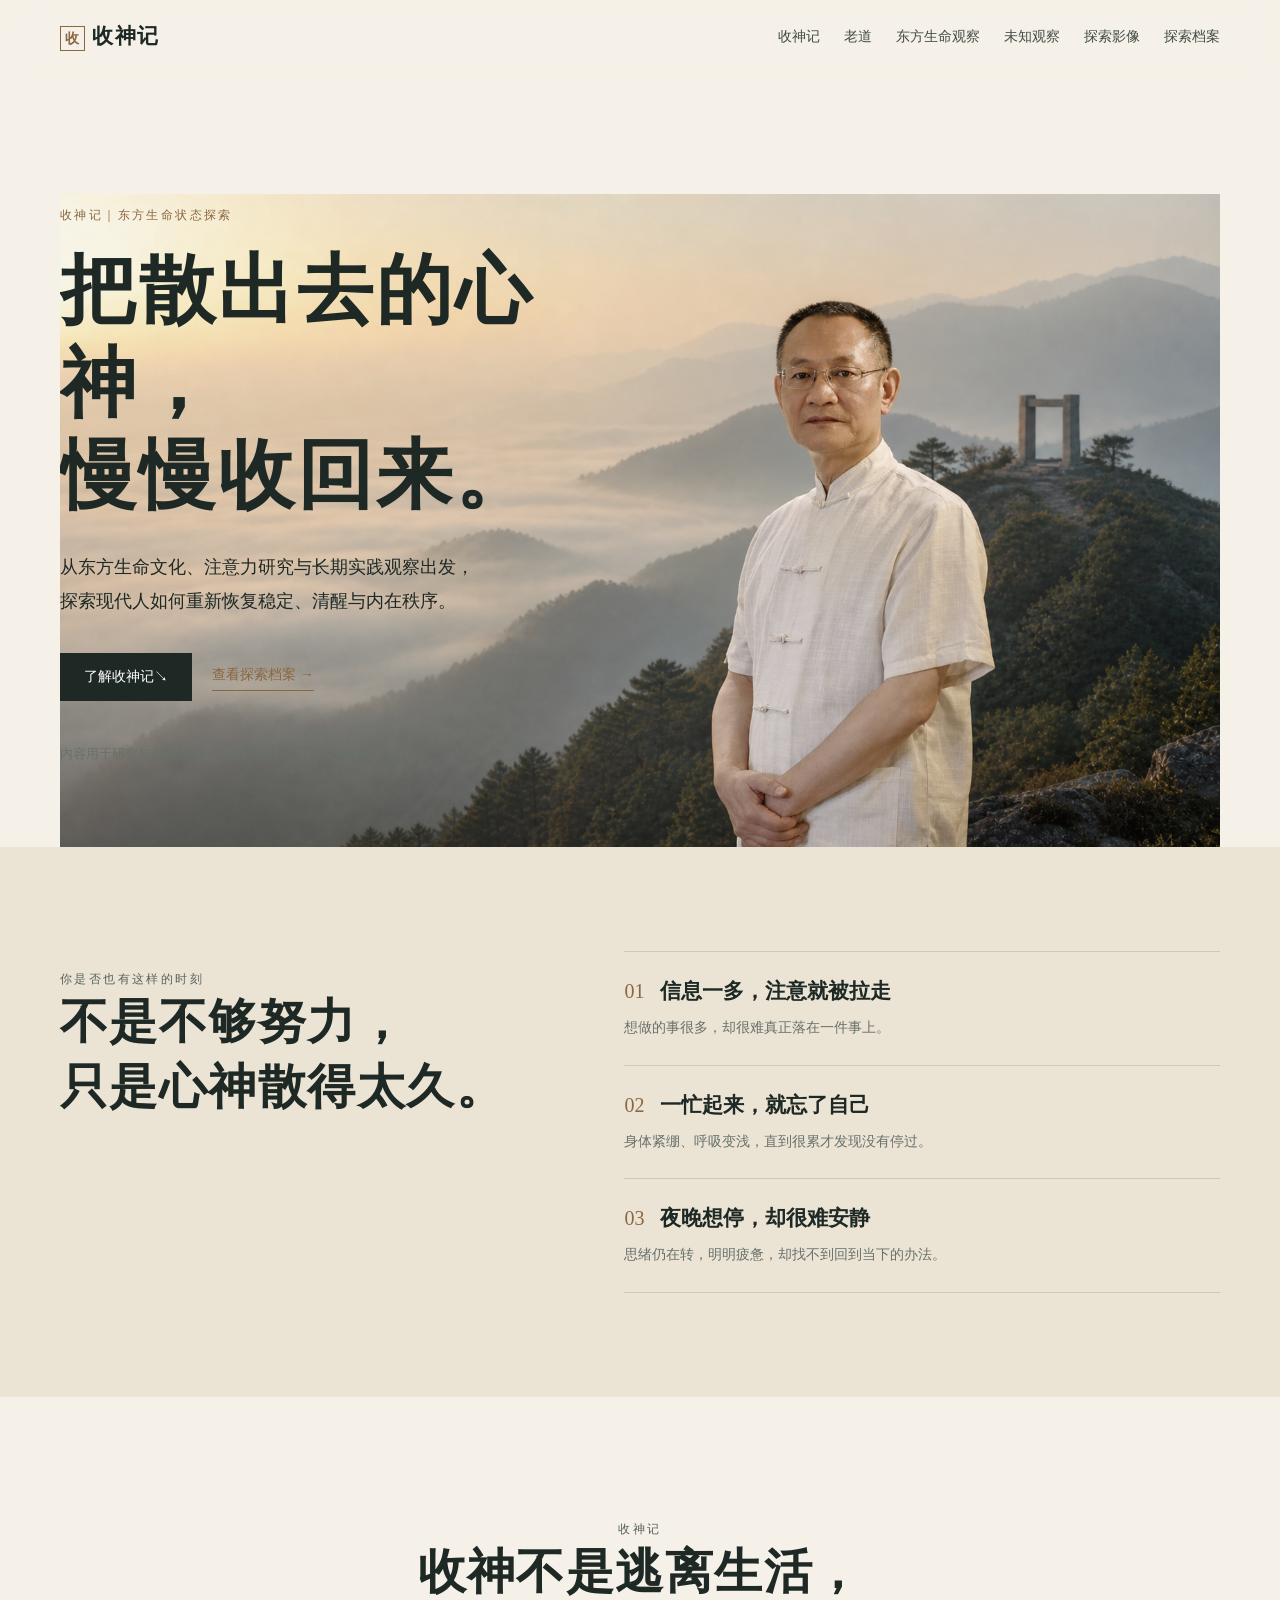
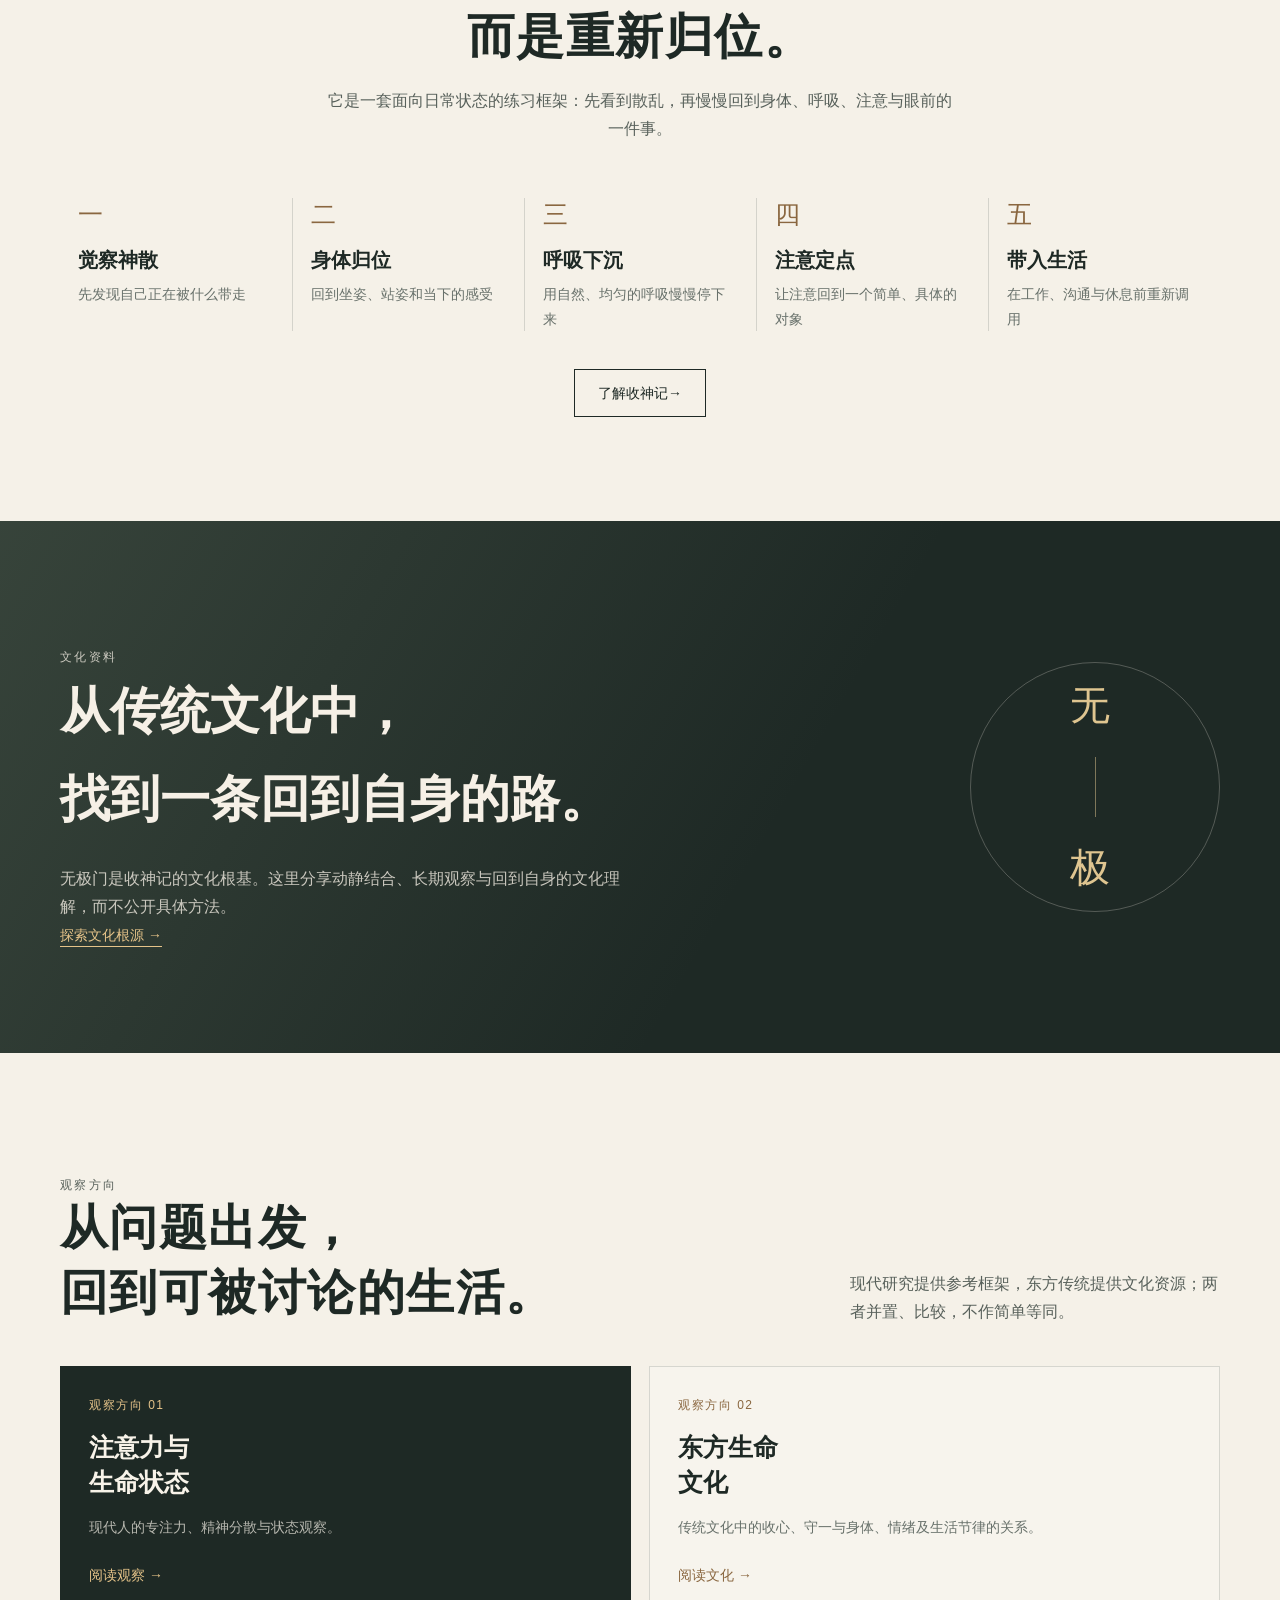
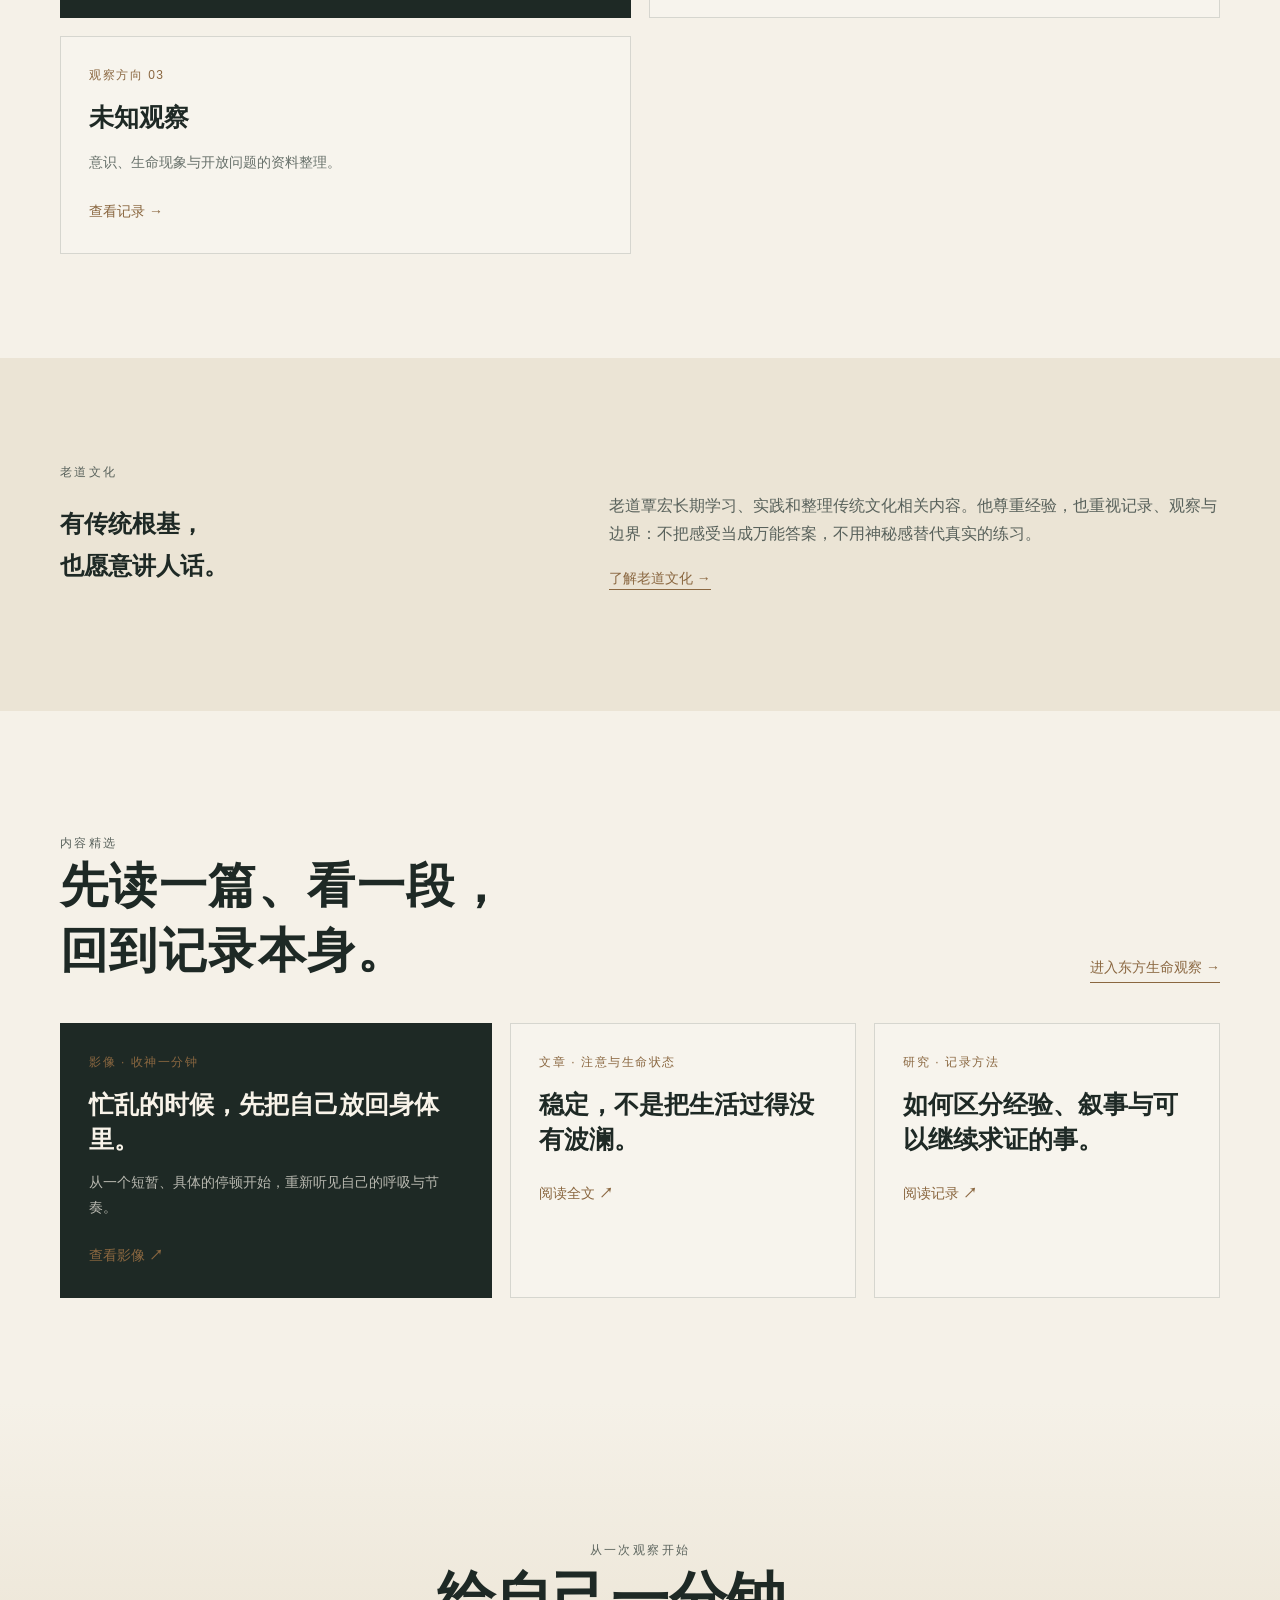
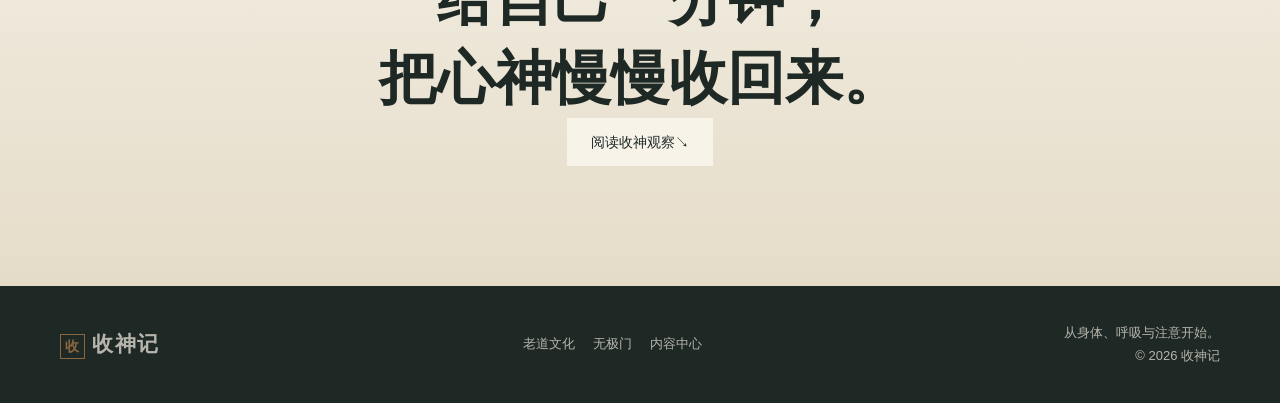
==== commit 71ef157a: "发布备案版公开站点 2026-08-22" ====
--- a/index.html
+++ b/index.html
@@ -4,7 +4,7 @@
   <meta charset="utf-8">
   <meta name="viewport" content="width=device-width, initial-scale=1">
   <title>收神记｜把散出去的心神，慢慢收回来</title>
-  <meta name="description" content="收神记是老道覃宏主理的东方生命智慧体验。从身体、呼吸与注意开始，练习在真实生活中安定、清醒地前行。">
+  <meta name="description" content="收神记由老道覃宏持续整理：以专注力与生命状态为观察方向，以现代研究为参考、东方传统为文化资源。">
   <meta name="author" content="收神记">
   <meta name="robots" content="index,follow">
   <link rel="canonical" href="https://shoushenji.cn/">
@@ -12,17 +12,18 @@
   <meta property="og:type" content="website">
   <meta property="og:site_name" content="收神记">
   <meta property="og:title" content="收神记｜把散出去的心神，慢慢收回来">
-  <meta property="og:description" content="从身体、呼吸与注意开始，练习在真实生活中安定、清醒地前行。">
+  <meta property="og:description" content="以专注力与生命状态为观察方向，以现代研究为参考、东方传统为文化资源。">
   <meta property="og:url" content="https://shoushenji.cn/">
-  <meta property="og:image" content="https://shoushenji.cn/assets/laodao-seated.jpg">
-  <meta property="og:image:alt" content="收神记主理人老道覃宏">
+  <meta property="og:image" content="https://shoushenji.cn/assets/laodao-home-hero-mountain.png">
+  <meta property="og:image:alt" content="老道覃宏站在晨雾群山与远处的门前">
   <meta name="twitter:card" content="summary_large_image">
   <link rel="stylesheet" href="style.css">
   <link rel="stylesheet" href="overrides.css">
+  <link rel="stylesheet" href="home-hero.css">
   <script type="application/ld+json">
   {"@context":"https://schema.org","@graph":[
     {"@type":"WebSite","@id":"https://shoushenji.cn/#website","url":"https://shoushenji.cn/","name":"收神记","inLanguage":"zh-CN"},
-    {"@type":"Person","@id":"https://shoushenji.cn/#person","name":"老道覃宏","alternateName":["覃宏","老道"],"url":"https://shoushenji.cn/about/","image":"https://shoushenji.cn/assets/laodao-seated.jpg","description":"收神记主理人，传统文化学习者、长期身心训练实践者与研究记录者。"},
+    {"@type":"Person","@id":"https://shoushenji.cn/#person","name":"老道覃宏","alternateName":["覃宏","老道"],"url":"https://shoushenji.cn/p/","image":"https://shoushenji.cn/assets/laodao-home-hero-mountain.png","description":"东方生命文化探索者，专注力与生命状态观察方向的长期记录者。"},
     {"@type":"WebPage","@id":"https://shoushenji.cn/#webpage","url":"https://shoushenji.cn/","name":"收神记｜把散出去的心神，慢慢收回来","isPartOf":{"@id":"https://shoushenji.cn/#website"},"about":{"@id":"https://shoushenji.cn/#person"},"inLanguage":"zh-CN"}
   ]}
   </script>
@@ -33,28 +34,28 @@
       <a class="brand" href="./" aria-label="收神记首页"><span class="brand-mark">收</span><span>收神记</span></a>
       <button class="nav-toggle" type="button" data-nav-toggle aria-label="展开导航" aria-expanded="false" aria-controls="nav-links"><span>菜单</span><span class="nav-icon" aria-hidden="true"></span></button>
       <div class="nav-links" data-nav-links id="nav-links">
-        <a href="shoushenji/">收神记</a><a href="about/">老道文化</a><a href="wuji/">无极门</a><a href="courses/">课程与体验</a><a href="insights/">内容</a><a class="nav-cta" href="shoushenji/#experience">开始体验</a>
+        <a href="shoushenji/">收神记</a><a href="p/">老道</a><a href="p/observations/">东方生命观察</a><a href="p/observations/?category=观察方法与未知观察">未知观察</a><a href="p/films/">探索影像</a><a href="p/archive/">探索档案</a>
       </div>
     </nav>
   </header>
   <main>
-    <section class="hero shell" id="top">
+    <section class="hero hero--banner shell" id="top">
       <div class="hero-copy" data-reveal>
-        <p class="eyebrow">收神记｜东方生命智慧体验</p>
+        <p class="eyebrow">收神记｜东方生命状态探索</p>
         <h1>把散出去的心神，<br>慢慢收回来。</h1>
-        <p class="hero-lead">从身体、呼吸与注意开始，练习在真实生活中安定、清醒地前行。</p>
-        <div class="actions"><a class="button button-primary" href="shoushenji/#experience">开始收神体验 <span aria-hidden="true">↘</span></a><a class="text-link" href="about/">认识老道文化 <span aria-hidden="true">→</span></a></div>
-        <p class="hero-note">一份面向日常的练习邀请，不替代医疗、心理或其他专业服务。</p>
+        <p class="hero-lead">从东方生命文化、注意力研究与长期实践观察出发，探索现代人如何重新恢复稳定、清醒与内在秩序。</p>
+        <div class="actions"><a class="button button-primary" href="shoushenji/">了解收神记 <span aria-hidden="true">↘</span></a><a class="text-link" href="p/archive/">查看探索档案 <span aria-hidden="true">→</span></a></div>
+        <p class="hero-note">内容用于研究与自我观察，不替代医疗、心理或其他专业支持。</p>
       </div>
-      <figure class="hero-portrait" data-reveal><div class="portrait-aura" aria-hidden="true"></div><img src="assets/laodao-seated.jpg" alt="收神记主理人老道覃宏" fetchpriority="high"><figcaption><span>收神记主理人</span><strong>老道覃宏</strong></figcaption></figure>
+      <figure class="hero-portrait" data-reveal><div class="portrait-aura" aria-hidden="true"></div><img src="assets/laodao-home-hero-mountain.png" alt="老道覃宏站在晨雾群山与远处的门前" fetchpriority="high"><figcaption><span>东方生命文化探索者</span><strong>老道覃宏</strong></figcaption></figure>
     </section>
     <section class="section section-soft" aria-labelledby="state-title"><div class="shell section-grid"><div class="section-intro" data-reveal><p class="eyebrow">你是否也有这样的时刻</p><h2 id="state-title">不是不够努力，<br>只是心神散得太久。</h2></div><div class="state-list" data-reveal><article><span>01</span><h3>信息一多，注意就被拉走</h3><p>想做的事很多，却很难真正落在一件事上。</p></article><article><span>02</span><h3>一忙起来，就忘了自己</h3><p>身体紧绷、呼吸变浅，直到很累才发现没有停过。</p></article><article><span>03</span><h3>夜晚想停，却很难安静</h3><p>思绪仍在转，明明疲惫，却找不到回到当下的办法。</p></article></div></div></section>
     <section class="section shell" aria-labelledby="method-title"><div class="center-intro" data-reveal><p class="eyebrow">收神记</p><h2 id="method-title">收神不是逃离生活，<br>而是重新归位。</h2><p>它是一套面向日常状态的练习框架：先看到散乱，再慢慢回到身体、呼吸、注意与眼前的一件事。</p></div><ol class="steps" data-reveal><li><span>一</span><strong>觉察神散</strong><small>先发现自己正在被什么带走</small></li><li><span>二</span><strong>身体归位</strong><small>回到坐姿、站姿和当下的感受</small></li><li><span>三</span><strong>呼吸下沉</strong><small>用自然、均匀的呼吸慢慢停下来</small></li><li><span>四</span><strong>注意定点</strong><small>让注意回到一个简单、具体的对象</small></li><li><span>五</span><strong>带入生活</strong><small>在工作、沟通与休息前重新调用</small></li></ol><div class="center-action" data-reveal><a class="button button-outline" href="shoushenji/">了解收神记 <span aria-hidden="true">→</span></a></div></section>
-    <section class="section root-section"><div class="shell root-card" data-reveal><div class="root-copy"><p class="eyebrow">修习体系</p><h2>从传统修身中，<br>找到一条回到自身的路。</h2><p>无极门是收神记的文化根基。这里分享动静结合、长期练习与回到自身的修习观，而不公开核心传授。</p><a class="text-link" href="wuji/">探索文化根源 <span aria-hidden="true">→</span></a></div><div class="root-symbol" aria-hidden="true"><span>无</span><i></i><span>极</span></div></div></section>
-    <section class="section shell" aria-labelledby="entry-title"><div class="section-heading" data-reveal><div><p class="eyebrow">课程与体验</p><h2 id="entry-title">从适合自己的方式开始。</h2></div><p>先建立规律，再走向更深入的现场体验。没有哪一步需要匆忙决定。</p></div><div class="entry-grid" data-reveal><article class="entry-card entry-card-dark"><p>线上开始</p><h3>收神记<br>基础练习</h3><span>用一段连续的练习，重新建立自己的节奏。</span><a href="courses/">查看课程入口 <b aria-hidden="true">→</b></a></article><article class="entry-card"><p>线下体验</p><h3>动静之间，<br>真实地练一练。</h3><span>在小规模场域中体验练习、交流与反馈。</span><a href="retreat/">查看体验营 <b aria-hidden="true">→</b></a></article></div></section>
-    <section class="section section-soft" aria-labelledby="about-title"><div class="shell about-strip" data-reveal><div><p class="eyebrow">老道文化</p><h2 id="about-title">有传统根基，<br>也愿意讲人话。</h2></div><div><p>老道覃宏长期学习、实践和整理传统文化相关内容。他尊重经验，也重视记录、观察与边界：不把体验当成万能答案，不用神秘感替代真实的练习。</p><a class="text-link" href="about/">了解老道文化 <span aria-hidden="true">→</span></a></div></div></section>
-    <section class="section shell" aria-labelledby="insight-title"><div class="section-heading" data-reveal><div><p class="eyebrow">内容精选</p><h2 id="insight-title">先听一段，读一篇，<br>再决定是否同行。</h2></div><a class="text-link" href="insights/">进入内容中心 <span aria-hidden="true">→</span></a></div><div class="content-grid" data-reveal><article class="content-card featured-content"><span>视频 · 收神一分钟</span><h3>忙乱的时候，先把自己放回身体里。</h3><p>从一个短暂、具体的停顿开始，重新听见自己的呼吸与节奏。</p><a href="insights/">观看内容 <b aria-hidden="true">↗</b></a></article><article class="content-card"><span>文章 · 练习观</span><h3>稳定，不是把生活过得没有波澜。</h3><a href="insights/">阅读全文 <b aria-hidden="true">↗</b></a></article><article class="content-card"><span>研究 · 求证录</span><h3>如何区分经验、叙事与可以继续求证的事。</h3><a href="insights/">阅读记录 <b aria-hidden="true">↗</b></a></article></div></section>
-    <section class="closing"><div class="shell closing-inner" data-reveal><p class="eyebrow">现在，就从一次开始</p><h2>给自己一分钟，<br>把心神慢慢收回来。</h2><a class="button button-light" href="shoushenji/#experience">开始收神体验 <span aria-hidden="true">↘</span></a></div></section>
+    <section class="section root-section"><div class="shell root-card" data-reveal><div class="root-copy"><p class="eyebrow">文化资料</p><h2>从传统文化中，<br>找到一条回到自身的路。</h2><p>无极门是收神记的文化根基。这里分享动静结合、长期观察与回到自身的文化理解，而不公开具体方法。</p><a class="text-link" href="wuji/">探索文化根源 <span aria-hidden="true">→</span></a></div><div class="root-symbol" aria-hidden="true"><span>无</span><i></i><span>极</span></div></div></section>
+    <section class="section shell" aria-labelledby="entry-title"><div class="section-heading" data-reveal><div><p class="eyebrow">观察方向</p><h2 id="entry-title">从问题出发，<br>回到可被讨论的生活。</h2></div><p>现代研究提供参考框架，东方传统提供文化资源；两者并置、比较，不作简单等同。</p></div><div class="entry-grid" data-reveal><article class="entry-card entry-card-dark"><p>观察方向 01</p><h3>注意力与<br>生命状态</h3><span>现代人的专注力、精神分散与状态观察。</span><a href="p/observations/">阅读观察 <b aria-hidden="true">→</b></a></article><article class="entry-card"><p>观察方向 02</p><h3>东方生命<br>文化</h3><span>传统文化中的收心、守一与身体、情绪及生活节律的关系。</span><a href="p/observations/">阅读文化 <b aria-hidden="true">→</b></a></article><article class="entry-card"><p>观察方向 03</p><h3>未知观察</h3><span>意识、生命现象与开放问题的资料整理。</span><a href="p/observations/?category=观察方法与未知观察">查看记录 <b aria-hidden="true">→</b></a></article></div></section>
+    <section class="section section-soft" aria-labelledby="about-title"><div class="shell about-strip" data-reveal><div><p class="eyebrow">老道文化</p><h2 id="about-title">有传统根基，<br>也愿意讲人话。</h2></div><div><p>老道覃宏长期学习、实践和整理传统文化相关内容。他尊重经验，也重视记录、观察与边界：不把感受当成万能答案，不用神秘感替代真实的练习。</p><a class="text-link" href="about/">了解老道文化 <span aria-hidden="true">→</span></a></div></div></section>
+    <section class="section shell" aria-labelledby="insight-title"><div class="section-heading" data-reveal><div><p class="eyebrow">内容精选</p><h2 id="insight-title">先读一篇、看一段，<br>回到记录本身。</h2></div><a class="text-link" href="p/observations/">进入东方生命观察 <span aria-hidden="true">→</span></a></div><div class="content-grid" data-reveal><article class="content-card featured-content"><span>影像 · 收神一分钟</span><h3>忙乱的时候，先把自己放回身体里。</h3><p>从一个短暂、具体的停顿开始，重新听见自己的呼吸与节奏。</p><a href="p/films/">查看影像 <b aria-hidden="true">↗</b></a></article><article class="content-card"><span>文章 · 注意与生命状态</span><h3>稳定，不是把生活过得没有波澜。</h3><a href="p/observations/">阅读全文 <b aria-hidden="true">↗</b></a></article><article class="content-card"><span>研究 · 记录方法</span><h3>如何区分经验、叙事与可以继续求证的事。</h3><a href="p/archive/">阅读记录 <b aria-hidden="true">↗</b></a></article></div></section>
+    <section class="closing"><div class="shell closing-inner" data-reveal><p class="eyebrow">从一次观察开始</p><h2>给自己一分钟，<br>把心神慢慢收回来。</h2><a class="button button-light" href="shoushenji/#observation">阅读收神观察 <span aria-hidden="true">↘</span></a></div></section>
   </main>
   <footer class="footer"><div class="shell footer-grid"><a class="brand" href="./"><span class="brand-mark">收</span><span>收神记</span></a><div><a href="about/">老道文化</a><a href="wuji/">无极门</a><a href="insights/">内容中心</a></div><p>从身体、呼吸与注意开始。<br>© <span data-year></span> 收神记</p></div></footer>
   <script src="script.js"></script>
--- a/home-hero.css
+++ b/home-hero.css
@@ -0,0 +1,60 @@
+.hero.hero--banner{
+  position:relative;
+  display:block;
+  min-height:650px;
+  padding:0;
+  isolation:isolate;
+}
+
+.hero--banner .hero-portrait{
+  position:absolute;
+  inset:0;
+  z-index:-1;
+  width:100%;
+  max-width:none;
+  margin:0;
+}
+
+.hero--banner .hero-portrait img{
+  width:100%;
+  height:100%;
+  max-height:none;
+  object-fit:cover;
+  object-position:center;
+  filter:saturate(.82) contrast(.96);
+}
+
+.hero--banner .hero-portrait::after{
+  position:absolute;
+  inset:0;
+  content:"";
+  background:linear-gradient(90deg,rgba(245,241,232,.22) 0%,rgba(245,241,232,.06) 48%,rgba(30,41,37,.08) 100%);
+}
+
+.hero--banner .portrait-aura,
+.hero--banner figcaption{display:none}
+
+.hero--banner .hero-copy{
+  width:min(52%,560px);
+  padding:132px 0 82px;
+}
+
+@media(max-width:760px){
+  .hero.hero--banner{
+    display:flex;
+    min-height:auto;
+    flex-direction:column;
+    gap:30px;
+    padding:58px 0 45px;
+  }
+  .hero--banner .hero-copy{width:100%;padding:0}
+  .hero--banner .hero-portrait{
+    position:relative;
+    inset:auto;
+    z-index:0;
+    width:100%;
+    height:280px;
+  }
+  .hero--banner .hero-portrait img{object-position:66% center}
+  .hero--banner .hero-portrait::after{background:linear-gradient(90deg,rgba(245,241,232,.08),rgba(30,41,37,.08))}
+}
